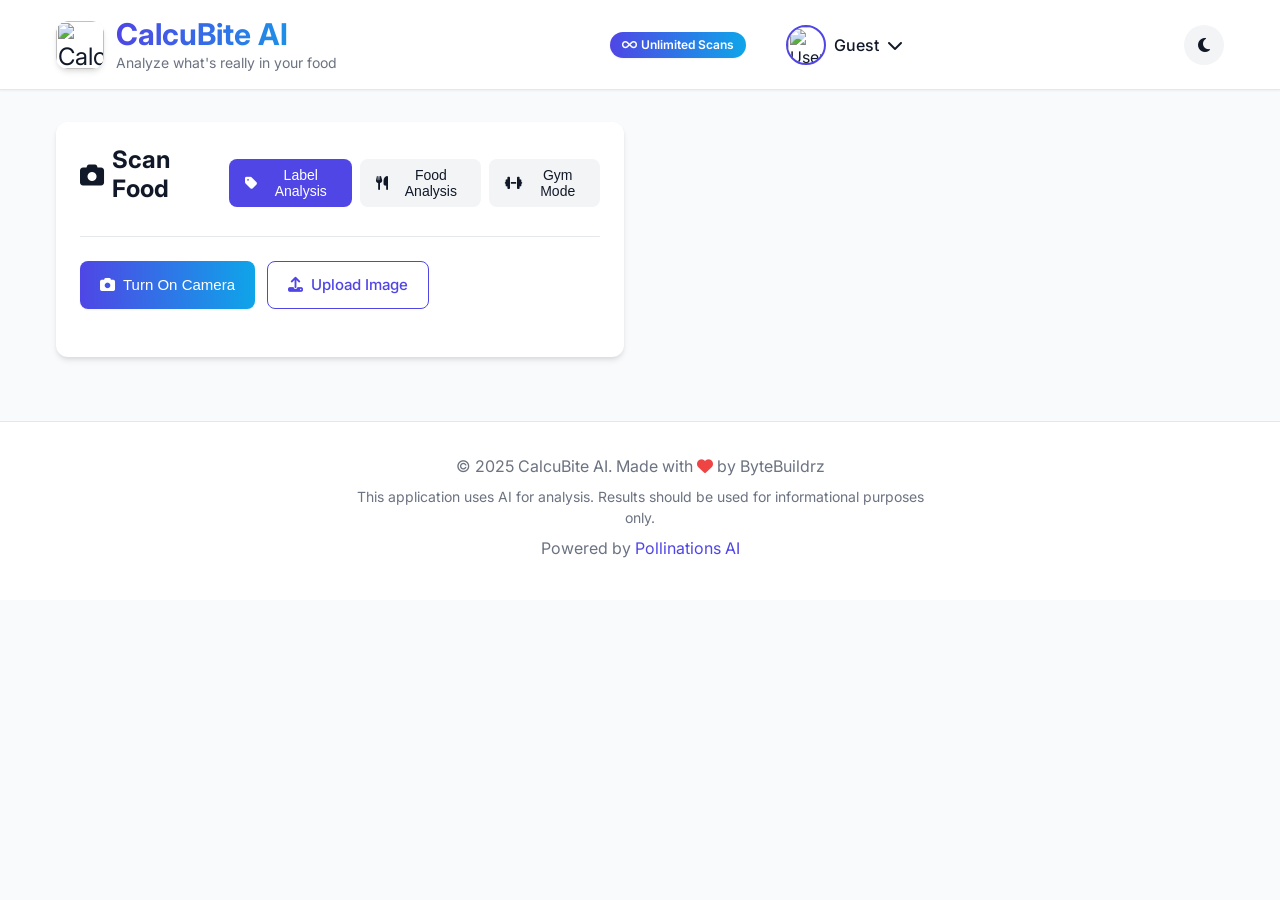
==== index.html @ af22151e "feat: remove all ads and unlock unlimited scans - Remove Google AdSense script, ad containers, ad mo" ====
<html lang="en">
<head>
    <meta charset="UTF-8">
    <meta name="viewport" content="width=device-width, initial-scale=1.0">
    <title>CalcuBite AI | Food Analysis Assistant</title>
    <meta name="description" content="CalcuBite AI analyzes food labels and ingredients to provide nutritional insights and healthier alternatives.">
    <meta name="keywords" content="food analysis, nutrition, AI, food scanner, ingredient analysis, health, diet">
    <meta property="og:title" content="CalcuBite AI | Food Analysis Assistant">
    <meta property="og:description" content="Analyze what's really in your food with our advanced AI assistant.">
    <meta property="og:type" content="website">
    <meta property="og:url" content="https://calcubite.ai">
    <meta property="og:image" content="/logo.png">
    <meta name="twitter:card" content="summary_large_image">
    <meta name="twitter:title" content="CalcuBite AI | Food Analysis Assistant">
    <meta name="twitter:description" content="Analyze what's really in your food with our advanced AI assistant.">
    <meta name="twitter:image" content="/logo.png">
    <link rel="icon" type="image/x-icon" href="/favicon.ico">
    <link rel="manifest" href="/manifest.json">
    <meta name="theme-color" content="#4f46e5">
    <meta name="apple-mobile-web-app-capable" content="yes">
    <meta name="apple-mobile-web-app-status-bar-style" content="black-translucent">
    <meta name="apple-mobile-web-app-title" content="CalcuBite">
    <link rel="apple-touch-icon" href="/6233209994745069536_120.jpg">
    <link href="https://cdnjs.cloudflare.com/ajax/libs/font-awesome/6.4.0/css/all.min.css" rel="stylesheet">
    <link href="https://fonts.googleapis.com/css2?family=Inter:wght@300;400;500;600;700&display=swap" rel="stylesheet">
    <link rel="stylesheet" href="style.css">
    <script src="https://js.puter.com/v2/"></script>
</head>
<body>
    <!-- Landing Page (for unauthenticated users) -->
        <div class="page-wrapper" id="app-container">
        <!-- Header -->
        <header class="site-header">
            <div class="container">
                <div class="logo-container">
                    <div class="logo">
                        <img src="/6233209994745069536_120.jpg" alt="CalcuBite Logo" width="40" height="40">
                    </div>
                    <div class="brand">
                        <h1>CalcuBite AI</h1>
                        <p class="tagline">Analyze what's really in your food</p>
                    </div>
                </div>
                <div class="user-menu">
                    <div class="feature-badge" id="free-badge">
                        <i class="fas fa-infinity"></i> <span>Unlimited Scans</span>
                    </div>
                    <div class="user-profile" id="user-profile">
                        <img src="https://ui-avatars.com/api/?name=User&background=random" alt="User" id="user-avatar">
                        <span id="user-name">User</span>
                        <i class="fas fa-chevron-down"></i>
                        <div class="user-dropdown">
                            <a href="#" id="profile-link"><i class="fas fa-user"></i> Profile</a>
                            <a href="#" id="dashboard-link"><i class="fas fa-tachometer-alt"></i> Dashboard</a>
                        </div>
                    </div>
                </div>
                <button id="theme-toggle" class="theme-toggle" aria-label="Toggle dark mode">
                    <i class="fas fa-moon"></i>
                </button>
            </div>
        </header>
        
        <!-- Main Content -->
        <main class="main-content">
            <div class="container">
                
                
                <div class="content-grid">
                    <!-- Input Panel -->
                    <section class="input-panel">
                        <div class="panel-content">
                            <div class="panel-header">
                                <h2><i class="fas fa-camera"></i> Scan Food</h2>
                                <div class="analysis-mode-toggle">
                                    <button id="labelMode" class="mode-button active">
                                        <i class="fas fa-tag"></i> Label Analysis
                                    </button>
                                    <button id="foodMode" class="mode-button">
                                        <i class="fas fa-utensils"></i> Food Analysis
                                    </button>
                                    <button id="gymMode" class="mode-button">
                                        <i class="fas fa-dumbbell"></i> Gym Mode
                                    </button>
                                </div>
                            </div>

                            <div class="input-actions">
                                <button id="toggleCamera" class="primary-button">
                                    <i class="fas fa-camera"></i>
                                    <span>Turn On Camera</span>
                                </button>
                                
                                <label for="fileInput" class="secondary-button">
                                    <i class="fas fa-upload"></i>
                                    <span>Upload Image</span>
                                </label>
                                <input type="file" id="fileInput" accept="image/*" hidden>
                            </div>
                            
                            <div class="camera-container">
                                <div class="flash-option" data-tooltip="Toggle flash">
                                    <i class="fas fa-bolt"></i>
                                </div>
                                <video id="video" autoplay playsinline></video>
                                <canvas id="canvas"></canvas>
                                
                                <div id="cameraPermission" class="camera-permission">
                                    <i class="fas fa-camera"></i>
                                    <p>Please allow camera access to use this feature.</p>
                                    <button id="requestPermission" class="primary-button">
                                        <i class="fas fa-video"></i> Enable Camera
                                    </button>
                                </div>
                                
                                <div class="camera-controls">
                                    <button id="capture" class="action-button">
                                        <i class="fas fa-camera"></i> Take Photo
                                    </button>
                                    <button id="retake" class="action-button">
                                        <i class="fas fa-redo"></i> Retake
                                    </button>
                                </div>
                            </div>
                            
                            <div class="alert error" id="error"></div>
                            
                            <div class="loading" id="loading">
                                <div class="spinner"></div>
                                <p>Analyzing with advanced AI...</p>
                            </div>
                        </div>
                    </section>

                    <!-- Results Panel -->
                    <section class="results-panel" id="results">
                        <div class="panel-content">
                            <div class="panel-header">
                                <h2><i class="fas fa-chart-line"></i> Analysis Results</h2>
                            </div>
                            
                            <div class="tabs">
                                <button class="tab-button active" data-tab="overview">
                                    <i class="fas fa-home"></i> Overview
                                </button>
                                <button class="tab-button" data-tab="ingredients">
                                    <i class="fas fa-list"></i> Ingredients
                                </button>
                                <button class="tab-button" data-tab="insights">
                                    <i class="fas fa-lightbulb"></i> Insights
                                </button>
                                <button class="tab-button" data-tab="alternatives">
                                    <i class="fas fa-exchange-alt"></i> Alternatives
                                </button>
                                <button class="tab-button" data-tab="chat">
                                    <i class="fas fa-comment-dots"></i> AI Chat
                                </button>
                            </div>
                            
                            <!-- Overview Tab -->
                            <div class="tab-content active" id="overview-tab">
                                <div class="results-section" id="healthScore">
                                    <!-- Health score will be inserted here -->
                                </div>
                                
                                <div class="results-section">
                                    <h3><i class="fas fa-chart-pie"></i> Nutrition Breakdown</h3>
                                    <div id="nutritionBreakdown" class="nutrition-breakdown">
                                        <!-- Nutrition data will be inserted here -->
                                    </div>
                                </div>
                                
                                <div class="results-section">
                                    <h3><i class="fas fa-chart-radar"></i> Nutritional Profile</h3>
                                    <div class="chart-container">
                                        <canvas id="nutritionChart"></canvas>
                                    </div>
                                </div>
                                
                                <div class="results-section" id="macronutrient-section">
                                    <h3><i class="fas fa-chart-pie"></i> Macronutrient Ratio</h3>
                                    <div class="chart-container">
                                        <canvas id="macronutrientChart"></canvas>
                                    </div>
                                </div>
                            </div>
                            
                            <!-- Ingredients Tab -->
                            <div class="tab-content" id="ingredients-tab">
                                <div class="results-section">
                                    <h3><i class="fas fa-flask"></i> Ingredients Analysis</h3>
                                    <div id="ingredients">
                                        <!-- Ingredients data will be inserted here -->
                                    </div>
                                </div>
                            </div>
                            
                            <!-- Insights Tab -->
                            <div class="tab-content" id="insights-tab">
                                <div class="results-section">
                                    <h3><i class="fas fa-brain"></i> Health Insights</h3>
                                    <div id="insights">
                                        <!-- Insights will be inserted here -->
                                    </div>
                                </div>
                                
                                <div class="results-section">
                                    <h3><i class="fas fa-heartbeat"></i> Health Implications</h3>
                                    <div id="implications" class="implications-grid">
                                        <!-- Health implications will be inserted here -->
                                    </div>
                                </div>
                            </div>
                            
                            <!-- Alternatives Tab -->
                            <div class="tab-content" id="alternatives-tab">
                                <div class="results-section">
                                    <h3><i class="fas fa-leaf"></i> Healthier Alternatives</h3>
                                    <div id="alternatives" class="alternatives-grid">
                                        <!-- Alternatives will be inserted here -->
                                    </div>
                                </div>
                            </div>
                            
                            <!-- AI Chat Tab -->
                            <div class="tab-content" id="chat-tab">
                                <div id="ai-assistant-container" class="ai-assistant">
                                    <div class="assistant-header">
                                        <h3><i class="fas fa-robot"></i> Ask CalcuBite AI</h3>
                                        <span class="status-badge">Pro Feature</span>
                                    </div>
                                    
                                    <div id="ai-chat-container" class="chat-messages">
                                        <div class="chat-message ai-message">
                                            <div class="chat-avatar">
                                                <i class="fas fa-robot"></i>
                                            </div>
                                            <div class="chat-bubble">
                                                <p>Hello! I'm your CalcuBite AI assistant. How can I help you with nutrition insights today?</p>
                                            </div>
                                        </div>
                                    </div>
                                    
                                    <div class="chat-input-container">
                                        <input type="text" id="ai-question-input" placeholder="Ask about ingredients, nutrition, or health impacts...">
                                        <button id="ai-submit-button">
                                            <i class="fas fa-paper-plane"></i>
                                        </button>
                                    </div>
                                </div>
                            </div>
                        </div>
                    </section>
                </div>
            </div>
        </main>

        <!-- Footer -->
        <footer class="site-footer">
            <div class="container">
                <p>&copy; 2025 CalcuBite AI. Made with <i class="fas fa-heart"></i> by ByteBuildrz</p>
                <p class="disclaimer">This application uses AI for analysis. Results should be used for informational purposes only.</p>
                <p>Powered by <a href="https://pollinations.ai" target="_blank">Pollinations AI</a></p>
            </div>
        </footer>
    </div>
    
    <!-- Profile Modal -->
    <div id="profile-modal" class="modal">
        <div class="modal-content">
            <div class="modal-header">
                <h2><i class="fas fa-user"></i> User Profile</h2>
                <span class="close-modal">&times;</span>
            </div>
            <div class="modal-body">
                <div class="profile-content">
                    <div class="profile-avatar">
                        <img id="profile-avatar-img" src="https://ui-avatars.com/api/?name=User&background=random" alt="User">
                        <button id="change-avatar" class="avatar-change">
                            <i class="fas fa-camera"></i>
                        </button>
                    </div>
                    <form id="profile-form">
                        <div class="form-group">
                            <label for="profile-name">Full Name</label>
                            <input type="text" id="profile-name" placeholder="Your name">
                        </div>
                        <div class="form-group">
                            <label for="profile-email">Email</label>
                            <input type="email" id="profile-email" placeholder="Your email" disabled>
                        </div>
                        <div class="form-group">
                            <label for="profile-plan">Current Plan</label>
                            <input type="text" id="profile-plan" disabled>
                        </div>
                        <div class="form-group">
                            <label for="profile-password">Change Password</label>
                            <input type="password" id="profile-password" placeholder="New password">
                        </div>
                        <button type="submit" class="primary-button">Update Profile</button>
                    </form>
                    
                </div>
            </div>
        </div>
    </div>


    

    <script src="https://cdn.jsdelivr.net/npm/chart.js"></script>
    <script src="auth.js"></script>
    <script src="script.js"></script>
</body>
</html>
---- style.css ----
/* Base Variables */
:root {
  /* Colors */
  --primary: #4f46e5;
  --primary-light: #6366f1;
  --primary-dark: #4338ca;
  --secondary: #0ea5e9;
  --success: #10b981; 
  --warning: #f59e0b;
  --danger: #ef4444;
  
  /* Base Colors */
  --bg-primary: #f9fafb;
  --bg-secondary: #ffffff;
  --bg-tertiary: #f3f4f6;
  
  /* Text Colors */
  --text-primary: #111827;
  --text-secondary: #374151;
  --text-tertiary: #6b7280;
  --text-light: #f9fafb;
  
  /* Border and Shadow */
  --border-color: #e5e7eb;
  --shadow-sm: 0 1px 2px 0 rgba(0, 0, 0, 0.05);
  --shadow-md: 0 4px 6px -1px rgba(0, 0, 0, 0.1), 0 2px 4px -1px rgba(0, 0, 0, 0.06);
  --shadow-lg: 0 10px 15px -3px rgba(0, 0, 0, 0.1), 0 4px 6px -2px rgba(0, 0, 0, 0.05);
  
  /* Spacing and Size */
  --radius-sm: 0.375rem;
  --radius-md: 0.5rem;
  --radius-lg: 0.75rem;
  --radius-xl: 1rem;
  --radius-full: 9999px;
  
  /* Animation */
  --transition-fast: 150ms ease;
  --transition-normal: 250ms ease;
  --transition-slow: 350ms ease;
  
  /* Layout */
  --container-width: 1200px;
  --header-height: 70px;
  --content-padding: 1.5rem;
}

/* Dark Theme Variables */
.dark-theme {
  --primary: #818cf8;
  --primary-light: #a5b4fc;
  --primary-dark: #6366f1;
  
  --bg-primary: #111827;
  --bg-secondary: #1f2937;
  --bg-tertiary: #374151;
  
  --text-primary: #f9fafb;
  --text-secondary: #e5e7eb;
  --text-tertiary: #d1d5db;
  
  --border-color: #374151;
  --shadow-sm: 0 1px 2px 0 rgba(0, 0, 0, 0.2);
  --shadow-md: 0 4px 6px -1px rgba(0, 0, 0, 0.3), 0 2px 4px -1px rgba(0, 0, 0, 0.15);
  --shadow-lg: 0 10px 15px -3px rgba(0, 0, 0, 0.3), 0 4px 6px -2px rgba(0, 0, 0, 0.15);
}

/* Reset and Base Styles */
*,
*::before,
*::after {
  box-sizing: border-box;
  margin: 0;
  padding: 0;
}

html {
  font-size: 16px;
  scroll-behavior: smooth;
}

body {
  font-family: 'Inter', system-ui, -apple-system, sans-serif;
  background-color: var(--bg-primary);
  color: var(--text-primary);
  line-height: 1.5;
  font-weight: 400;
  min-height: 100vh;
  transition: background-color var(--transition-normal), color var(--transition-normal);
}

.page-wrapper {
  min-height: 100vh;
  display: flex;
  flex-direction: column;
}

/* Container */
.container {
  width: 100%;
  max-width: var(--container-width);
  margin: 0 auto;
  padding: 0 1rem;
}

/* Headers and Typography */
h1, h2, h3, h4, h5, h6 {
  font-weight: 700;
  line-height: 1.2;
  margin-bottom: 0.5rem;
}

h1 {
  font-size: 1.875rem;
  background: linear-gradient(90deg, var(--primary), var(--secondary));
  -webkit-background-clip: text;
  background-clip: text;
  color: transparent;
}

h2 {
  font-size: 1.5rem;
  margin-bottom: 1rem;
  display: flex;
  align-items: center;
  gap: 0.5rem;
}

h3 {
  font-size: 1.25rem;
  display: flex;
  align-items: center;
  gap: 0.5rem;
  margin-bottom: 1rem;
}

p {
  margin-bottom: 1rem;
}

a {
  color: var(--primary);
  text-decoration: none;
  transition: color var(--transition-fast);
}

a:hover {
  color: var(--primary-dark);
}

/* Header Styles */
.site-header {
  background-color: var(--bg-secondary);
  box-shadow: var(--shadow-sm);
  padding: 1rem 0;
  position: sticky;
  top: 0;
  z-index: 100;
  border-bottom: 1px solid var(--border-color);
  transition: background-color var(--transition-normal);
}

.site-header .container {
  display: flex;
  align-items: center;
  justify-content: space-between;
}

.logo-container {
  display: flex;
  align-items: center;
  gap: 0.75rem;
}

.logo {
  width: 3rem;
  height: 3rem;
  border-radius: 12px;
  display: flex;
  align-items: center;
  justify-content: center;
  font-size: 1.5rem;
  box-shadow: var(--shadow-md);
  animation: float 3s infinite ease-in-out;
  overflow: hidden;
}

.logo img {
  width: 100%;
  height: 100%;
  object-fit: cover;
  border-radius: 12px;
}

@keyframes float {
  0%, 100% { transform: translateY(0); }
  50% { transform: translateY(-5px); }
}

.brand {
  display: flex;
  flex-direction: column;
}

.brand h1 {
  margin-bottom: 0;
  font-size: clamp(1.5rem, 5vw, 1.875rem);
}

.tagline {
  font-size: 0.875rem;
  color: var(--text-tertiary);
  margin: 0;
}

.feature-badge {
  display: flex;
  align-items: center;
  gap: 0.25rem;
  background: linear-gradient(90deg, var(--primary), var(--secondary));
  color: white;
  padding: 0.25rem 0.75rem;
  border-radius: var(--radius-full);
  font-size: 0.75rem;
  font-weight: 600;
  box-shadow: var(--shadow-sm);
  margin-left: auto;
  margin-right: 1rem;
}

.theme-toggle {
  width: 2.5rem;
  height: 2.5rem;
  border-radius: var(--radius-full);
  background-color: var(--bg-tertiary);
  color: var(--text-primary);
  border: none;
  display: flex;
  align-items: center;
  justify-content: center;
  cursor: pointer;
  transition: all var(--transition-fast);
  font-size: 1rem;
}

.theme-toggle:hover {
  background-color: var(--primary-light);
  color: white;
}

/* Main Content Styles */
.main-content {
  flex: 1;
  padding: 2rem 0;
}

.content-grid {
  display: grid;
  grid-template-columns: 1fr;
  gap: 2rem;
}

@media (min-width: 1024px) {
  .content-grid {
    grid-template-columns: 1fr 1fr;
  }
}

/* Panel Styles */
.input-panel,
.results-panel {
  border-radius: var(--radius-lg);
  overflow: hidden;
  background-color: var(--bg-secondary);
  box-shadow: var(--shadow-md);
  transition: transform var(--transition-normal), box-shadow var(--transition-normal);
  height: fit-content;
}

.input-panel:hover,
.results-panel:hover {
  transform: translateY(-5px);
  box-shadow: var(--shadow-lg);
}

.panel-content {
  padding: 1.5rem;
}

.panel-header {
  margin-bottom: 1.5rem;
  padding-bottom: 1rem;
  border-bottom: 1px solid var(--border-color);
  display: flex;
  flex-direction: column;
  gap: 1rem;
}

@media (min-width: 640px) {
  .panel-header {
    flex-direction: row;
    align-items: center;
    justify-content: space-between;
  }
}

/* Mode Toggle */
.analysis-mode-toggle {
  display: flex;
  gap: 0.5rem;
}

.mode-button {
  background-color: var(--bg-tertiary);
  color: var(--text-primary);
  border: none;
  padding: 0.5rem 1rem;
  border-radius: var(--radius-md);
  font-size: 0.875rem;
  font-weight: 500;
  cursor: pointer;
  transition: all var(--transition-fast);
  display: flex;
  align-items: center;
  gap: 0.5rem;
}

.mode-button.active {
  background-color: var(--primary);
  color: white;
}

.mode-button:hover:not(.active) {
  background-color: var(--border-color);
}

/* Input Actions */
.input-actions {
  display: flex;
  flex-direction: column;
  gap: 0.75rem;
  margin-bottom: 1.5rem;
}

@media (min-width: 640px) {
  .input-actions {
    flex-direction: row;
  }
}

.primary-button,
.secondary-button,
.action-button {
  display: flex;
  align-items: center;
  justify-content: center;
  gap: 0.5rem;
  padding: 0.75rem 1.25rem;
  border-radius: var(--radius-md);
  font-weight: 500;
  cursor: pointer;
  transition: all var(--transition-fast);
  font-size: 0.9375rem;
  border: none;
}

.primary-button {
  background: linear-gradient(90deg, var(--primary), var(--secondary));
  color: white;
  box-shadow: var(--shadow-sm);
}

.primary-button:hover {
  box-shadow: var(--shadow-md);
  transform: translateY(-2px);
}

.secondary-button {
  background-color: transparent;
  color: var(--primary);
  border: 1px solid var(--primary);
}

.secondary-button:hover {
  background-color: var(--primary);
  color: white;
  transform: translateY(-2px);
}

.action-button {
  background-color: var(--bg-tertiary);
  color: var(--text-primary);
}

.action-button:hover {
  background-color: var(--border-color);
}

/* Camera Container */
.camera-container {
  display: none;
  position: relative;
  border-radius: var(--radius-md);
  overflow: hidden;
  box-shadow: var(--shadow-sm);
  margin-bottom: 1.5rem;
}

#video,
#canvas {
  width: 100%;
  border-radius: var(--radius-md);
  background-color: var(--bg-tertiary);
}

#canvas {
  display: none;
}

.flash-option {
  position: absolute;
  top: 0.75rem;
  right: 0.75rem;
  width: 2.5rem;
  height: 2.5rem;
  background-color: rgba(255, 255, 255, 0.8);
  border-radius: var(--radius-full);
  display: flex;
  align-items: center;
  justify-content: center;
  cursor: pointer;
  z-index: 10;
  transition: all var(--transition-fast);
}

.flash-option:hover {
  background-color: rgba(255, 255, 255, 1);
  transform: scale(1.1);
}

.camera-permission {
  text-align: center;
  padding: 2rem 1rem;
  background-color: var(--bg-tertiary);
  border-radius: var(--radius-md);
  display: none;
}

.camera-permission i {
  font-size: 2rem;
  color: var(--primary);
  margin-bottom: 1rem;
}

.camera-controls {
  display: flex;
  justify-content: center;
  gap: 1rem;
  margin-top: 1rem;
}

/* Alerts and Loading States */
.alert {
  padding: 1rem;
  border-radius: var(--radius-md);
  margin-bottom: 1.5rem;
  display: none;
}

.error {
  background-color: rgba(239, 68, 68, 0.1);
  color: var(--danger);
  border-left: 4px solid var(--danger);
}

.loading {
  display: none;
  text-align: center;
  padding: 2rem 1rem;
  background-color: var(--bg-tertiary);
  border-radius: var(--radius-md);
  margin-bottom: 1.5rem;
}

.spinner {
  width: 3rem;
  height: 3rem;
  border: 0.25rem solid rgba(0, 0, 0, 0.1);
  border-top-color: var(--primary);
  border-radius: 50%;
  animation: spin 1s linear infinite;
  margin: 0 auto 1rem;
}

@keyframes spin {
  to { transform: rotate(360deg); }
}

/* Results Panel Styles */
.results-panel {
  display: none;
}

.tabs {
  display: flex;
  flex-wrap: wrap;
  gap: 0.5rem;
  margin-bottom: 1.5rem;
  border-bottom: 1px solid var(--border-color);
  padding-bottom: 1rem;
}

.tab-button {
  background-color: var(--bg-tertiary);
  color: var(--text-primary);
  border: none;
  padding: 0.5rem 1rem;
  border-radius: var(--radius-md);
  font-size: 0.875rem;
  font-weight: 500;
  cursor: pointer;
  transition: all var(--transition-fast);
  display: flex;
  align-items: center;
  gap: 0.5rem;
}

.tab-button.active {
  background-color: var(--primary);
  color: white;
}

.tab-button:hover:not(.active) {
  background-color: var(--border-color);
}

.tab-content {
  display: none;
}

.tab-content.active {
  display: block;
  animation: fadeIn 0.3s ease-in-out;
}

@keyframes fadeIn {
  from { opacity: 0; }
  to { opacity: 1; }
}

/* Results Sections */
.results-section {
  background-color: var(--bg-tertiary);
  border-radius: var(--radius-md);
  padding: 1.5rem;
  margin-bottom: 1.5rem;
  transition: transform var(--transition-normal), box-shadow var(--transition-normal);
}

.results-section:hover {
  transform: translateX(5px);
  box-shadow: var(--shadow-sm);
}

.results-section:last-child {
  margin-bottom: 0;
}

/* Health Score */
.health-score-container {
  display: flex;
  flex-direction: column;
  align-items: center;
  gap: 1.5rem;
  margin-bottom: 1rem;
}

@media (min-width: 640px) {
  .health-score-container {
    flex-direction: row;
  }
}

.rating-circle {
  width: 120px;
  height: 120px;
  display: flex;
  align-items: center;
  justify-content: center;
  border-radius: 50%;
  position: relative;
  background: conic-gradient(
    var(--primary) 0%, 
    var(--primary) calc(var(--rating) * 10%), 
    var(--bg-tertiary) calc(var(--rating) * 10%), 
    var(--bg-tertiary) 100%
  );
  box-shadow: var(--shadow-md);
}

.rating-circle::after {
  content: "";
  position: absolute;
  top: 10px;
  left: 10px;
  right: 10px;
  bottom: 10px;
  background-color: var(--bg-secondary);
  border-radius: 50%;
}

.rating-circle span {
  position: relative;
  z-index: 1;
  font-size: 2.5rem;
  font-weight: 700;
}

.rating-explanation {
  background-color: var(--bg-secondary);
  padding: 1rem;
  border-radius: var(--radius-md);
  border-left: 4px solid var(--primary);
  flex: 1;
}

/* Nutrition Breakdown */
.nutrition-breakdown {
  display: grid;
  grid-template-columns: repeat(2, 1fr);
  gap: 1rem;
}

@media (min-width: 768px) {
  .nutrition-breakdown {
    grid-template-columns: repeat(4, 1fr);
  }
}

.nutrition-item {
  background-color: var(--bg-secondary);
  padding: 1rem;
  border-radius: var(--radius-md);
  text-align: center;
  box-shadow: var(--shadow-sm);
  transition: transform var(--transition-fast);
}

.nutrition-item:hover {
  transform: translateY(-3px);
}

.nutrition-value {
  font-size: 1.25rem;
  font-weight: 600;
  color: var(--primary);
  margin: 0.5rem 0;
}

.nutrition-tags {
  display: flex;
  flex-wrap: wrap;
  gap: 0.5rem;
  justify-content: center;
}

.nutrition-tag {
  background-color: rgba(79, 70, 229, 0.1);
  color: var(--primary);
  padding: 0.25rem 0.5rem;
  border-radius: var(--radius-full);
  font-size: 0.75rem;
  font-weight: 500;
}

/* Chart Container */
.chart-container {
  height: 250px;
  position: relative;
}

/* Ingredients Analysis */
.ingredient-card {
  background-color: var(--bg-secondary);
  border-radius: var(--radius-md);
  padding: 1rem;
  margin-bottom: 1rem;
  box-shadow: var(--shadow-sm);
  transition: transform var(--transition-fast);
}

.ingredient-card:hover {
  transform: translateY(-3px);
  box-shadow: var(--shadow-md);
}

.high-risk {
  border-left: 4px solid var(--danger);
}

.medium-risk {
  border-left: 4px solid var(--warning);
}

.low-risk {
  border-left: 4px solid var(--primary);
}

.ingredient-header {
  display: flex;
  align-items: center;
  gap: 0.75rem;
  margin-bottom: 0.75rem;
}

.ingredient-header h4 {
  font-size: 1.125rem;
  margin: 0;
}

.status-badge {
  background-color: rgba(79, 70, 229, 0.1);
  color: var(--primary);
  padding: 0.25rem 0.5rem;
  border-radius: var(--radius-full);
  font-size: 0.75rem;
  font-weight: 500;
}

.badge-warning {
  background-color: rgba(245, 158, 11, 0.1);
  color: var(--warning);
}

.badge-danger {
  background-color: rgba(239, 68, 68, 0.1);
  color: var(--danger);
}

.badge-success {
  background-color: rgba(16, 185, 129, 0.1);
  color: var(--success);
}

.ingredient-details {
  font-size: 0.9375rem;
}

.safe-ingredients {
  background-color: rgba(16, 185, 129, 0.1);
  border-left: 4px solid var(--success);
  padding: 1rem;
  margin-top: 1rem;
  border-radius: var(--radius-md);
}

.beneficial-ingredients {
  background-color: rgba(16, 185, 129, 0.05);
  padding: 1rem;
  margin-top: 1rem;
  border-radius: var(--radius-md);
}

/* Health Insights */
.insight-card {
  background-color: var(--bg-secondary);
  border-radius: var(--radius-md);
  padding: 1.25rem;
  margin-bottom: 1rem;
  box-shadow: var(--shadow-sm);
  border-left: 4px solid var(--primary);
  transition: transform var(--transition-fast);
}

.insight-card:hover {
  transform: translateX(5px);
  box-shadow: var(--shadow-md);
}

.recommendation {
  margin-top: 1rem;
  padding: 0.75rem;
  background-color: rgba(16, 185, 129, 0.1);
  border-radius: var(--radius-md);
  border-left: 4px solid var(--success);
  display: flex;
  align-items: center;
  gap: 0.75rem;
}

/* Implications Grid */
.implications-grid {
  display: grid;
  grid-template-columns: 1fr;
  gap: 1rem;
}

@media (min-width: 640px) {
  .implications-grid {
    grid-template-columns: 1fr 1fr;
  }
}

.implication-box {
  background-color: var(--bg-secondary);
  padding: 1.25rem;
  border-radius: var(--radius-md);
  box-shadow: var(--shadow-sm);
  transition: transform var(--transition-fast);
}

.implication-box:hover {
  transform: translateY(-3px);
  box-shadow: var(--shadow-md);
}

.implication-list {
  list-style: none;
  padding: 0;
}

.implication-list li {
  display: flex;
  align-items: flex-start;
  gap: 0.75rem;
  margin-bottom: 0.75rem;
  padding-bottom: 0.75rem;
  border-bottom: 1px solid var(--border-color);
}

.implication-list li:last-child {
  margin-bottom: 0;
  padding-bottom: 0;
  border-bottom: none;
}

/* Alternatives Grid */
.alternatives-grid {
  display: grid;
  grid-template-columns: 1fr;
  gap: 1rem;
}

@media (min-width: 640px) {
  .alternatives-grid {
    grid-template-columns: repeat(2, 1fr);
  }
}

.alternative-item {
  background-color: var(--bg-secondary);
  padding: 1rem;
  border-radius: var(--radius-md);
  display: flex;
  align-items: center;
  gap: 0.75rem;
  box-shadow: var(--shadow-sm);
  transition: transform var(--transition-fast);
}

.alternative-item:hover {
  transform: translateY(-3px);
  box-shadow: var(--shadow-md);
}

/* Progress Bar */
.progress-bar {
  height: 8px;
  background-color: var(--bg-tertiary);
  border-radius: var(--radius-full);
  overflow: hidden;
  margin-top: 0.5rem;
}

.progress {
  height: 100%;
  border-radius: var(--radius-full);
}

/* AI Assistant */
.ai-assistant {
  display: none;
}

.assistant-header {
  display: flex;
  align-items: center;
  justify-content: space-between;
  margin-bottom: 1rem;
  padding-bottom: 0.5rem;
  border-bottom: 1px solid var(--border-color);
}

.chat-messages {
  background-color: var(--bg-tertiary);
  border-radius: var(--radius-md);
  padding: 1rem;
  margin-bottom: 1rem;
  height: 300px;
  overflow-y: auto;
}

.chat-message {
  display: flex;
  margin-bottom: 1rem;
  animation: fadeIn 0.3s ease;
}

.user-message {
  flex-direction: row-reverse;
}

.chat-avatar {
  width: 2.5rem;
  height: 2.5rem;
  border-radius: var(--radius-full);
  background-color: var(--primary);
  color: white;
  display: flex;
  align-items: center;
  justify-content: center;
  font-size: 1.125rem;
  flex-shrink: 0;
}

.user-message .chat-avatar {
  background-color: var(--secondary);
}

.chat-bubble {
  max-width: 80%;
  padding: 0.75rem 1rem;
  border-radius: var(--radius-md);
  background-color: var(--bg-secondary);
  margin: 0 0.75rem;
  box-shadow: var(--shadow-sm);
}

.user-message .chat-bubble {
  background-color: rgba(79, 70, 229, 0.1);
  border-bottom-right-radius: 0;
}

.ai-message .chat-bubble {
  background-color: var(--bg-secondary);
  border-bottom-left-radius: 0;
}

.error-bubble {
  background-color: rgba(239, 68, 68, 0.1) !important;
  border-left: 3px solid var(--danger);
}

.chat-input-container {
  display: flex;
  gap: 0.5rem;
}

#ai-question-input {
  flex: 1;
  padding: 0.75rem 1rem;
  border-radius: var(--radius-md);
  border: 1px solid var(--border-color);
  background-color: var(--bg-tertiary);
  color: var(--text-primary);
}

#ai-submit-button {
  width: 3rem;
  height: 3rem;
  border-radius: var(--radius-full);
  background-color: var(--primary);
  color: white;
  border: none;
  display: flex;
  align-items: center;
  justify-content: center;
  cursor: pointer;
  transition: all var(--transition-fast);
}

#ai-submit-button:hover {
  background-color: var(--primary-dark);
  transform: scale(1.05);
}

.chat-loading {
  display: flex;
  gap: 0.3rem;
  align-items: center;
  justify-content: center;
}

.chat-loading-dot {
  width: 8px;
  height: 8px;
  border-radius: 50%;
  background-color: var(--primary);
  animation: bounce 1s infinite ease-in-out;
}

.chat-loading-dot:nth-child(1) { animation-delay: 0s; }
.chat-loading-dot:nth-child(2) { animation-delay: 0.1s; }
.chat-loading-dot:nth-child(3) { animation-delay: 0.2s; }

@keyframes bounce {
  0%, 100% { transform: translateY(0); }
  50% { transform: translateY(-8px); }
}

/* Footer Styles */
.site-footer {
  background-color: var(--bg-secondary);
  border-top: 1px solid var(--border-color);
  padding: 2rem 0;
  text-align: center;
  margin-top: 2rem;
}

.site-footer p {
  color: var(--text-tertiary);
  margin-bottom: 0.5rem;
}

.site-footer a {
  color: var(--primary);
  text-decoration: none;
  transition: color var(--transition-fast);
}

.site-footer a:hover {
  color: var(--primary-dark);
  text-decoration: underline;
}

.site-footer .fas.fa-heart {
  color: var(--danger);
}

.disclaimer {
  font-size: 0.875rem;
  max-width: 600px;
  margin: 0 auto;
}

/* Responsive adjustments */
@media (max-width: 640px) {
  .container {
    padding: 0 0.75rem;
  }
  
  .panel-content {
    padding: 1.25rem;
  }
  
  .feature-badge {
    display: none;
  }
  
  .tabs {
    justify-content: center;
  }
  
  h1 {
    font-size: 1.5rem;
  }
  
  h2 {
    font-size: 1.25rem;
  }
  
  h3 {
    font-size: 1.125rem;
  }
  
  .mode-button,
  .tab-button {
    padding: 0.4rem 0.75rem;
    font-size: 0.8125rem;
  }
  
  .rating-circle {
    width: 100px;
    height: 100px;
  }
  
  .rating-circle span {
    font-size: 2rem;
  }
}

/* Utility Classes */
.hidden {
  display: none;
}

.text-center {
  text-align: center;
}

.flex-center {
  display: flex;
  align-items: center;
  justify-content: center;
}

.food-identification {
  background-color: var(--bg-secondary);
  padding: 1rem;
  border-radius: var(--radius-md);
  margin-bottom: 1rem;
  border-left: 4px solid var(--primary);
}

.dietary-considerations {
  background-color: var(--bg-secondary);
  padding: 1rem;
  border-radius: var(--radius-md);
  margin-top: 1rem;
  border-left: 4px solid var(--primary);
}

.workout-suitability {
  background-color: var(--bg-secondary);
  padding: 1rem;
  border-radius: var(--radius-md);
  margin: 1rem 0;
  border-left: 4px solid var(--primary);
}

.suitability-grid {
  display: grid;
  grid-template-columns: 1fr;
  gap: 1rem;
  margin-top: 1rem;
}

@media (min-width: 768px) {
  .suitability-grid {
    grid-template-columns: 1fr 1fr;
  }
}

.suitability-card {
  background-color: var(--bg-tertiary);
  padding: 1rem;
  border-radius: var(--radius-md);
  box-shadow: var(--shadow-sm);
  transition: transform var(--transition-fast);
}

.suitability-card:hover {
  transform: translateY(-3px);
  box-shadow: var(--shadow-md);
}

.suitability-header {
  display: flex;
  justify-content: space-between;
  align-items: center;
  margin-bottom: 0.75rem;
  padding-bottom: 0.5rem;
  border-bottom: 1px solid var(--border-color);
}

.suitability-header h5 {
  margin: 0;
  font-size: 1.1rem;
  color: var(--primary);
}

.fitness-score {
  background-color: var(--primary);
  color: white;
  padding: 0.25rem 0.5rem;
  border-radius: var(--radius-full);
  font-size: 0.875rem;
  font-weight: 600;
}

.suitability-lists {
  display: grid;
  grid-template-columns: 1fr;
  gap: 0.75rem;
  margin-top: 0.75rem;
}

@media (min-width: 640px) {
  .suitability-lists {
    grid-template-columns: 1fr 1fr;
  }
}

.benefits-list h6, .concerns-list h6 {
  font-size: 0.9rem;
  margin-bottom: 0.5rem;
  display: flex;
  align-items: center;
  gap: 0.5rem;
}

.benefits-list ul, .concerns-list ul {
  list-style: none;
  padding: 0;
  margin: 0 0 1.5rem;
}

.benefits-list ul li, .concerns-list ul li {
  position: relative;
  margin-bottom: 0.25rem;
}

.benefits-list ul li:before {
  content: "✓";
  position: absolute;
  left: -1.25rem;
  color: var(--success);
}

.concerns-list ul li:before {
  content: "!";
  position: absolute;
  left: -1.25rem;
  color: var(--warning);
}

.best-for-workouts {
  margin-top: 1rem;
  padding: 0.75rem;
  background-color: rgba(16, 185, 129, 0.1);
  border-radius: var(--radius-md);
  border-left: 4px solid var(--success);
}

.workout-tags {
  display: flex;
  flex-wrap: wrap;
  gap: 0.5rem;
  margin-top: 0.5rem;
}

.workout-tag {
  background-color: var(--bg-secondary);
  color: var(--success);
  padding: 0.35rem 0.75rem;
  border-radius: var(--radius-full);
  font-size: 0.875rem;
  font-weight: 500;
  display: inline-flex;
  align-items: center;
}

.protein-analysis, .energy-provision, .recovery-potential, .supplement-suggestions {
  background-color: var(--bg-secondary);
  padding: 1rem;
  border-radius: var(--radius-md);
  margin: 1rem 0;
  box-shadow: var(--shadow-sm);
}

.protein-analysis {
  border-left: 4px solid var(--primary);
}

.energy-provision {
  border-left: 4px solid var(--warning);
}

.recovery-potential {
  border-left: 4px solid var(--success);
}

.supplement-suggestions {
  border-left: 4px solid var(--secondary);
}

.protein-grid, .energy-grid, .recovery-grid {
  display: grid;
  grid-template-columns: repeat(2, 1fr);
  gap: 0.75rem;
  margin-top: 0.75rem;
}

@media (min-width: 768px) {
  .protein-grid {
    grid-template-columns: repeat(3, 1fr);
  }
}

.protein-item, .energy-item, .recovery-item {
  background-color: var(--bg-tertiary);
  padding: 0.75rem;
  border-radius: var(--radius-md);
  display: flex;
  flex-direction: column;
}

.protein-label, .energy-label, .recovery-label, .support-label {
  font-size: 0.75rem;
  color: var(--text-tertiary);
}

.protein-value, .energy-value, .recovery-value, .support-value {
  font-size: 0.9375rem;
  font-weight: 600;
  color: var(--text-primary);
}

.workout-support {
  margin-top: 1rem;
  background-color: var(--bg-tertiary);
  padding: 0.75rem;
  border-radius: var(--radius-md);
}

.workout-support h5 {
  font-size: 1rem;
  margin-bottom: 0.75rem;
}

.support-grid {
  display: grid;
  grid-template-columns: 1fr;
  gap: 0.75rem;
}

@media (min-width: 640px) {
  .support-grid {
    grid-template-columns: repeat(3, 1fr);
  }
}

.support-item {
  display: flex;
  flex-direction: column;
  gap: 0.25rem;
}

.recovery-header {
  display: flex;
  align-items: center;
  gap: 0.5rem;
  margin-bottom: 0.75rem;
}

.recovery-rating {
  background-color: var(--success);
  color: white;
  padding: 0.25rem 0.5rem;
  border-radius: var(--radius-full);
  font-size: 0.875rem;
  font-weight: 600;
}

/* Dashboard Styles */
.dashboard-content {
  display: flex;
  flex-direction: column;
  gap: 2rem;
}

.dashboard-overview {
  display: flex;
  flex-direction: column;
  gap: 1.5rem;
}

@media (min-width: 768px) {
  .dashboard-overview {
    flex-direction: row;
  }
}

.dashboard-stats {
  display: grid;
  grid-template-columns: repeat(1, 1fr);
  gap: 1rem;
  flex: 1;
}

@media (min-width: 640px) {
  .dashboard-stats {
    grid-template-columns: repeat(3, 1fr);
  }
  
  @media (min-width: 768px) {
    .dashboard-stats {
      grid-template-columns: repeat(1, 1fr);
    }
  }
  
  @media (min-width: 1024px) {
    .dashboard-stats {
      grid-template-columns: repeat(1, 1fr);
    }
  }
}

.stat-card {
  background-color: var(--bg-tertiary);
  border-radius: var(--radius-md);
  padding: 1.25rem;
  display: flex;
  align-items: center;
  gap: 1rem;
  transition: transform var(--transition-fast);
}

.stat-card:hover {
  transform: translateY(-3px);
  box-shadow: var(--shadow-md);
}

.stat-icon {
  width: 3rem;
  height: 3rem;
  border-radius: 50%;
  background-color: rgba(79, 70, 229, 0.1);
  color: var(--primary);
  display: flex;
  align-items: center;
  justify-content: center;
  font-size: 1.25rem;
}

.stat-data {
  flex: 1;
}

.stat-data h4 {
  margin: 0 0 0.25rem;
  font-size: 0.875rem;
  color: var(--text-tertiary);
}

.stat-data p {
  margin: 0;
  font-size: 1.5rem;
  font-weight: 700;
  color: var(--text-primary);
}

.dashboard-chart {
  flex: 2;
  height: 250px;
}

.dashboard-section {
  margin-top: 1rem;
}

.dashboard-section h3 {
  margin-bottom: 1rem;
  padding-bottom: 0.5rem;
  border-bottom: 1px solid var(--border-color);
}

.recent-scans {
  max-height: 300px;
  overflow-y: auto;
}

.scans-list {
  display: flex;
  flex-direction: column;
  gap: 0.75rem;
}

.scan-item {
  background-color: var(--bg-tertiary);
  border-radius: var(--radius-md);
  padding: 1rem;
  display: flex;
  align-items: center;
  gap: 1rem;
  transition: transform var(--transition-fast);
}

.scan-item:hover {
  transform: translateY(-2px);
  box-shadow: var(--shadow-sm);
}

.scan-icon {
  width: 2.5rem;
  height: 2.5rem;
  border-radius: 50%;
  background-color: rgba(79, 70, 229, 0.1);
  color: var(--primary);
  display: flex;
  align-items: center;
  justify-content: center;
  font-size: 1rem;
}

.scan-details {
  flex: 1;
}

.scan-details h4 {
  margin: 0 0 0.25rem;
  font-size: 1rem;
}

.scan-date {
  margin: 0;
  font-size: 0.875rem;
  color: var(--text-tertiary);
}

.scan-rating {
  font-weight: 700;
  font-size: 1.125rem;
}

.empty-state {
  display: flex;
  flex-direction: column;
  align-items: center;
  justify-content: center;
  padding: 3rem 1rem;
  background-color: var(--bg-tertiary);
  border-radius: var(--radius-md);
  color: var(--text-tertiary);
  text-align: center;
}

.empty-state i {
  font-size: 3rem;
  margin-bottom: 1rem;
  color: var(--primary);
  opacity: 0.5;
}

.empty-state p {
  margin-bottom: 1.5rem;
}

.health-goals {
  margin-bottom: 2rem;
}

/* Auth Container */
.auth-container {
  display: flex;
  justify-content: center;
  align-items: center;
  min-height: 100vh;
  background: linear-gradient(135deg, var(--bg-primary) 0%, var(--bg-tertiary) 100%);
  padding: 1rem;
}

.auth-form-container {
  background-color: var(--bg-secondary);
  border-radius: var(--radius-lg);
  padding: 2rem;
  width: 100%;
  max-width: 450px;
  box-shadow: var(--shadow-lg);
  text-align: center;
}

.auth-logo {
  display: flex;
  flex-direction: column;
  align-items: center;
  margin-bottom: 1.5rem;
}

.auth-logo i {
  font-size: 3rem;
  background: linear-gradient(45deg, var(--primary), var(--secondary));
  -webkit-background-clip: text;
  background-clip: text;
  color: transparent;
}

.auth-form {
  text-align: left;
}

.form-group {
  margin-bottom: 1.25rem;
}

.form-group label {
  display: block;
  font-weight: 500;
  margin-bottom: 0.5rem;
  color: var(--text-secondary);
}

.form-group input {
  width: 100%;
  padding: 0.75rem 1rem;
  border: 1px solid var(--border-color);
  border-radius: var(--radius-md);
  background-color: var(--bg-tertiary);
  color: var(--text-primary);
  font-size: 1rem;
  transition: border-color var(--transition-fast);
}

.form-group input:focus {
  outline: none;
  border-color: var(--primary);
  box-shadow: 0 0 0 2px rgba(79, 70, 229, 0.1);
}

.password-input {
  position: relative;
}

.toggle-password {
  position: absolute;
  right: 1rem;
  top: 50%;
  transform: translateY(-50%);
  cursor: pointer;
  color: var(--text-tertiary);
  transition: color var(--transition-fast);
}

.toggle-password:hover {
  color: var(--primary);
}

.remember-me {
  display: flex;
  justify-content: space-between;
  align-items: center;
}

.checkbox-container {
  display: flex;
  align-items: center;
  position: relative;
  cursor: pointer;
  user-select: none;
  font-size: 0.9rem;
}

.checkbox-container input {
  position: absolute;
  opacity: 0;
  cursor: pointer;
  height: 0;
  width: 0;
}

.checkmark {
  position: relative;
  display: inline-block;
  height: 18px;
  width: 18px;
  background-color: var(--bg-tertiary);
  border: 1px solid var(--border-color);
  border-radius: 4px;
  margin-right: 0.5rem;
}

.checkbox-container input:checked ~ .checkmark {
  background-color: var(--primary);
  border-color: var(--primary);
}

.checkmark:after {
  content: "";
  position: absolute;
  display: none;
}

.checkbox-container input:checked ~ .checkmark:after {
  display: block;
}

.checkbox-container .checkmark:after {
  left: 6px;
  top: 3px;
  width: 4px;
  height: 8px;
  border: solid white;
  border-width: 0 2px 2px 0;
  transform: rotate(45deg);
}

.auth-button {
  width: 100%;
  margin-top: 1rem;
}

.auth-divider {
  position: relative;
  text-align: center;
  margin: 1.5rem 0;
}

.auth-divider::before,
.auth-divider::after {
  content: "";
  position: absolute;
  top: 50%;
  width: 40%;
  height: 1px;
  background-color: var(--border-color);
}

.auth-divider::before {
  left: 0;
}

.auth-divider::after {
  right: 0;
}

.auth-divider span {
  display: inline-block;
  padding: 0 0.5rem;
  background-color: var(--bg-secondary);
  font-size: 0.875rem;
  color: var(--text-tertiary);
  z-index: 1;
  position: relative;
}

.social-button {
  width: 100%;
  padding: 0.75rem 1rem;
  border-radius: var(--radius-md);
  background-color: white;
  color: #333;
  border: 1px solid #ddd;
  font-size: 0.9375rem;
  font-weight: 500;
  display: flex;
  align-items: center;
  justify-content: center;
  gap: 0.5rem;
  cursor: pointer;
  transition: background-color var(--transition-fast);
}

.social-button:hover {
  background-color: #f5f5f5;
}

.social-button .fab {
  font-size: 1.25rem;
}

.auth-switch {
  margin-top: 1.5rem;
  font-size: 0.9375rem;
  color: var(--text-secondary);
}

.auth-switch a {
  color: var(--primary);
  font-weight: 500;
}

.form-error {
  background-color: rgba(239, 68, 68, 0.1);
  color: var(--danger);
  padding: 0.75rem;
  border-radius: var(--radius-md);
  margin-top: 1rem;
  display: none;
}

.form-success {
  background-color: rgba(16, 185, 129, 0.1);
  color: var(--success);
  padding: 0.75rem;
  border-radius: var(--radius-md);
  margin-top: 1rem;
  display: none;
}

.password-strength {
  margin-top: 0.5rem;
  font-size: 0.8125rem;
}

.strength-meter {
  height: 4px;
  background-color: var(--bg-tertiary);
  border-radius: var(--radius-full);
  overflow: hidden;
  margin-bottom: 0.25rem;
}

.strength-bar {
  height: 100%;
  width: 0;
  border-radius: var(--radius-full);
  transition: width var(--transition-fast), background-color var(--transition-fast);
}

.strength-text {
  color: var(--text-tertiary);
}

.reset-info {
  color: var(--text-secondary);
  margin-bottom: 1.5rem;
  text-align: left;
}

/* User Menu */
.user-menu {
  display: flex;
  align-items: center;
  gap: 1rem;
}

.user-profile {
  display: flex;
  align-items: center;
  gap: 0.5rem;
  cursor: pointer;
  position: relative;
  padding: 0.5rem;
  border-radius: var(--radius-md);
  transition: background-color var(--transition-fast);
}

.user-profile:hover {
  background-color: var(--bg-tertiary);
}

#user-avatar {
  width: 2.5rem;
  height: 2.5rem;
  border-radius: var(--radius-full);
  object-fit: cover;
  border: 2px solid var(--primary);
}

#user-name {
  font-weight: 500;
  max-width: 100px;
  white-space: nowrap;
  overflow: hidden;
  text-overflow: ellipsis;
}

@media (max-width: 640px) {
  #user-name {
    display: none;
  }
}

.user-dropdown {
  position: absolute;
  top: 100%;
  right: 0;
  width: 200px;
  background-color: var(--bg-secondary);
  border-radius: var(--radius-md);
  box-shadow: var(--shadow-lg);
  padding: 0.5rem;
  z-index: 1000;
  display: none;
  border: 1px solid var(--border-color);
}

.user-profile:hover .user-dropdown {
  display: block;
}

.user-dropdown a {
  display: flex;
  align-items: center;
  gap: 0.5rem;
  padding: 0.75rem 1rem;
  color: var(--text-primary);
  text-decoration: none;
  border-radius: var(--radius-sm);
  transition: background-color var(--transition-fast);
}

.user-dropdown a:hover {
  background-color: var(--bg-tertiary);
}

.upgrade-button {
  padding: 0.5rem 1rem;
  border-radius: var(--radius-md);
  font-weight: 500;
  cursor: pointer;
  transition: all var(--transition-fast);
  font-size: 0.875rem;
  border: none;
  display: flex;
  align-items: center;
  gap: 0.5rem;
}

.upgrade-button {
  background-color: var(--primary);
  color: white;
}

.upgrade-button:hover {
  background-color: var(--primary-dark);
  transform: translateY(-2px);
}

/* Modal Styles */
.modal {
  display: none;
  position: fixed;
  top: 0;
  left: 0;
  width: 100%;
  height: 100%;
  background-color: rgba(0, 0, 0, 0.5);
  z-index: 1000;
  overflow-y: auto;
  padding: 1rem;
}

.modal-content {
  background-color: var(--bg-secondary);
  border-radius: var(--radius-lg);
  margin: 2rem auto;
  width: 100%;
  max-width: 800px;
  box-shadow: var(--shadow-lg);
  max-height: calc(100vh - 4rem);
  display: flex;
  flex-direction: column;
}

.modal-header {
  display: flex;
  justify-content: space-between;
  align-items: center;
  padding: 1.5rem;
  border-bottom: 1px solid var(--border-color);
}

.modal-header h2 {
  margin: 0;
  display: flex;
  align-items: center;
  gap: 0.5rem;
}

.close-modal {
  font-size: 1.5rem;
  cursor: pointer;
  color: var(--text-tertiary);
  transition: color var(--transition-fast);
}

.close-modal:hover {
  color: var(--danger);
}

.modal-body {
  padding: 1.5rem;
  overflow-y: auto;
  flex: 1;
}

/* Admin Dashboard Styles */
.admin-tabs {
  display: flex;
  gap: 0.5rem;
  margin-bottom: 1.5rem;
  border-bottom: 1px solid var(--border-color);
  padding-bottom: 1rem;
  overflow-x: auto;
}

.admin-tab {
  background-color: var(--bg-tertiary);
  color: var(--text-primary);
  border: none;
  padding: 0.5rem 1rem;
  border-radius: var(--radius-md);
  font-size: 0.875rem;
  font-weight: 500;
  cursor: pointer;
  transition: all var(--transition-fast);
  white-space: nowrap;
}

.admin-tab.active {
  background-color: var(--primary);
  color: white;
}

.admin-tab:hover:not(.active) {
  background-color: var(--border-color);
}

.admin-tab-content {
  display: none;
}

.admin-tab-content.active {
  display: block;
  animation: fadeIn 0.3s ease-in-out;
}

.admin-table {
  width: 100%;
  border-collapse: collapse;
  margin-bottom: 1.5rem;
}

.admin-table th, 
.admin-table td {
  padding: 0.75rem 1rem;
  text-align: left;
  border-bottom: 1px solid var(--border-color);
}

.admin-table th {
  font-weight: 600;
  background-color: var(--bg-tertiary);
  color: var(--text-secondary);
}

.admin-table tr:hover {
  background-color: var(--bg-tertiary);
}

.search-bar {
  display: flex;
  gap: 0.5rem;
  margin-bottom: 1rem;
}

.search-bar input {
  flex: 1;
  padding: 0.75rem 1rem;
  border: 1px solid var(--border-color);
  border-radius: var(--radius-md);
  background-color: var(--bg-tertiary);
  color: var(--text-primary);
}

.search-bar button {
  padding: 0 1rem;
  background-color: var(--primary);
  color: white;
  border: none;
  border-radius: var(--radius-md);
  cursor: pointer;
}

.pagination {
  display: flex;
  justify-content: center;
  align-items: center;
  gap: 1rem;
}

.pagination button {
  width: 2.5rem;
  height: 2.5rem;
  display: flex;
  align-items: center;
  justify-content: center;
  border-radius: var(--radius-full);
  border: 1px solid var(--border-color);
  background-color: var(--bg-tertiary);
  color: var(--text-primary);
  cursor: pointer;
  transition: all var(--transition-fast);
}

.pagination button:hover {
  background-color: var(--primary);
  color: white;
  border-color: var(--primary);
}

.analytics-cards {
  display: grid;
  grid-template-columns: repeat(1, 1fr);
  gap: 1rem;
  margin-bottom: 2rem;
}

@media (min-width: 640px) {
  .analytics-cards {
    grid-template-columns: repeat(2, 1fr);
  }
}

@media (min-width: 1024px) {
  .analytics-cards {
    grid-template-columns: repeat(4, 1fr);
  }
}

.analytics-card {
  background-color: var(--bg-tertiary);
  border-radius: var(--radius-md);
  padding: 1.5rem;
  display: flex;
  align-items: center;
  gap: 1rem;
  transition: transform var(--transition-fast);
}

.analytics-card:hover {
  transform: translateY(-5px);
  box-shadow: var(--shadow-md);
}

.analytics-icon {
  width: 3rem;
  height: 3rem;
  border-radius: var(--radius-full);
  background-color: rgba(79, 70, 229, 0.1);
  color: var(--primary);
  display: flex;
  align-items: center;
  justify-content: center;
  font-size: 1.25rem;
}

.analytics-data {
  flex: 1;
}

.analytics-data h4 {
  margin: 0 0 0.25rem;
  font-size: 0.875rem;
  color: var(--text-tertiary);
}

.analytics-data p {
  margin: 0;
  font-size: 1.5rem;
  font-weight: 700;
  color: var(--text-primary);
}

.ad-controls {
  display: flex;
  justify-content: flex-end;
  margin-bottom: 1rem;
}

/* Profile Modal Styles */
.profile-content {
  display: flex;
  flex-direction: column;
  gap: 2rem;
}

.profile-avatar {
  display: flex;
  flex-direction: column;
  align-items: center;
  position: relative;
  margin-bottom: 1rem;
}

#profile-avatar-img {
  width: 120px;
  height: 120px;
  border-radius: var(--radius-full);
  object-fit: cover;
  border: 4px solid var(--primary);
}

.avatar-change {
  position: absolute;
  bottom: 0;
  right: calc(50% - 70px);
  width: 40px;
  height: 40px;
  background-color: var(--primary);
  color: white;
  border: none;
  border-radius: var(--radius-full);
  display: flex;
  align-items: center;
  justify-content: center;
  cursor: pointer;
  transition: background-color var(--transition-fast);
}

.avatar-change:hover {
  background-color: var(--primary-dark);
}

.plan-details {
  display: grid;
  grid-template-columns: 1fr;
  gap: 1rem;
  margin-top: 1rem;
}

@media (min-width: 768px) {
  .plan-details {
    grid-template-columns: repeat(2, 1fr);
  }
}

.plan-card {
  background-color: var(--bg-tertiary);
  border-radius: var(--radius-md);
  padding: 1.5rem;
  transition: transform var(--transition-fast), box-shadow var(--transition-fast);
  border: 2px solid transparent;
}

.plan-card:hover {
  transform: translateY(-5px);
  box-shadow: var(--shadow-md);
}

#pro-plan {
  background-color: rgba(79, 70, 229, 0.05);
  border-color: var(--primary);
}

.plan-header {
  display: flex;
  justify-content: space-between;
  align-items: center;
  margin-bottom: 1rem;
  padding-bottom: 0.5rem;
  border-bottom: 1px solid var(--border-color);
}

.plan-header h4 {
  margin: 0;
  font-size: 1.125rem;
}

.plan-price {
  font-weight: 700;
  color: var(--primary);
}

.plan-features {
  list-style: none;
  padding: 0;
  margin: 0 0 1.5rem;
}

.plan-features li {
  display: flex;
  align-items: center;
  gap: 0.5rem;
  margin-bottom: 0.5rem;
}

.plan-features .fa-check {
  color: var(--success);
}

.plan-features .fa-times {
  color: var(--danger);
}

/* Switch Toggle */
.switch {
  position: relative;
  display: inline-block;
  width: 50px;
  height: 24px;
}

.switch input {
  opacity: 0;
  width: 0;
  height: 0;
}

.slider {
  position: absolute;
  cursor: pointer;
  top: 0;
  left: 0;
  right: 0;
  bottom: 0;
  background-color: var(--bg-tertiary);
  transition: var(--transition-fast);
  border-radius: 34px;
}

.slider:before {
  position: absolute;
  content: "";
  height: 16px;
  width: 16px;
  left: 4px;
  bottom: 4px;
  background-color: white;
  transition: var(--transition-fast);
  border-radius: 50%;
}

input:checked + .slider {
  background-color: var(--primary);
}

input:checked + .slider:before {
  transform: translateX(26px);
}

/* Landing Page Styles */
.landing-mode {
  overflow-x: hidden;
}

.landing-page {
  display: none;
  overflow-x: hidden;
}

.landing-header {
  background-color: var(--bg-secondary);
  position: sticky;
  top: 0;
  z-index: 100;
  box-shadow: var(--shadow-sm);
  padding: 1rem 0;
}

.landing-header .container {
  display: flex;
  align-items: center;
  justify-content: space-between;
}

.landing-nav {
  display: flex;
  align-items: center;
  gap: 1.5rem;
}

.landing-nav a {
  color: var(--text-secondary);
  font-weight: 500;
  text-decoration: none;
  transition: color var(--transition-fast);
}

.landing-nav a:hover {
  color: var(--primary);
}

.landing-nav button {
  padding: 0.5rem 1.25rem;
}

/* Hero Section */
.hero-section {
  padding: 6rem 0;
  position: relative;
  overflow: hidden;
  background: radial-gradient(ellipse at bottom right, rgba(99, 102, 241, 0.15) 0%, transparent 70%);
}

.hero-section::before {
  content: '';
  position: absolute;
  top: -5%;
  right: -10%;
  width: 70%;
  height: 130%;
  background: radial-gradient(ellipse at center, rgba(79, 70, 229, 0.2) 0%, transparent 70%);
  transform: rotate(-15deg);
  pointer-events: none;
}

.hero-content {
  max-width: 650px;
}

.hero-content h1 {
  font-size: clamp(2.5rem, 5vw, 3.5rem);
  line-height: 1.1;
  margin-bottom: 1.5rem;
  background: linear-gradient(90deg, var(--primary), var(--secondary));
  -webkit-background-clip: text;
  background-clip: text;
  color: transparent;
  letter-spacing: -1px;
}

.highlight-text {
  position: relative;
  display: inline-block;
}

.highlight-text::after {
  content: '';
  position: absolute;
  bottom: 5px;
  left: 0;
  width: 100%;
  height: 8px;
  background: rgba(99, 102, 241, 0.2);
  z-index: -1;
  border-radius: 4px;
}

.hero-subtitle {
  font-size: 1.35rem;
  color: var(--text-secondary);
  margin-bottom: 2.5rem;
  max-width: 650px;
  line-height: 1.5;
}

.hero-badges {
  display: flex;
  flex-wrap: wrap;
  gap: 0.75rem;
  margin-bottom: 2rem;
}

.feature-pill {
  background: rgba(79, 70, 229, 0.1);
  color: var(--primary);
  padding: 0.5rem 1rem;
  border-radius: 9999px;
  font-size: 0.9rem;
  font-weight: 500;
  display: flex;
  align-items: center;
  gap: 0.5rem;
  border: 1px solid rgba(79, 70, 229, 0.2);
  transition: all 0.3s ease;
}

.feature-pill:hover {
  transform: translateY(-2px);
  background: rgba(79, 70, 229, 0.15);
  box-shadow: var(--shadow-sm);
}

.feature-pill i {
  color: var(--primary);
}

.hero-cta {
  display: flex;
  gap: 1rem;
  margin-bottom: 3rem;
  flex-wrap: wrap;
}

.hero-cta button {
  padding: 1rem 2rem;
  font-size: 1.1rem;
  font-weight: 600;
  box-shadow: var(--shadow-md);
  transition: all 0.3s ease;
}

.hero-cta .primary-button {
  background: linear-gradient(135deg, var(--primary), var(--secondary));
  border: none;
}

.hero-cta .primary-button:hover {
  transform: translateY(-4px);
  box-shadow: 0 8px 25px rgba(79, 70, 229, 0.4);
}

.hero-cta .secondary-button {
  border: 2px solid var(--primary);
  background: transparent;
}

.hero-cta .secondary-button:hover {
  background: rgba(79, 70, 229, 0.1);
  transform: translateY(-4px);
}

.hero-stats {
  display: flex;
  gap: 2rem;
  margin-top: 2rem;
  flex-wrap: wrap;
}

.stat-item {
  display: flex;
  flex-direction: column;
  align-items: center;
}

.stat-number {
  font-size: 2rem;
  font-weight: 700;
  color: var(--primary);
}

.stat-label {
  font-size: 0.9rem;
  color: var(--text-tertiary);
}

/* Hero image and device mockup */
.hero-image {
  position: relative;
  margin-top: 3rem;
  display: flex;
  justify-content: center;
}

/* Device mockup */
.device-mockup {
  position: relative;
  width: 340px;
  height: 680px;
  border-radius: 45px;
  background: var(--bg-secondary);
  box-shadow: 0 30px 60px -12px rgba(0, 0, 0, 0.3), 
              0 18px 36px -18px rgba(0, 0, 0, 0.3),
              inset 0 0 10px rgba(0, 0, 0, 0.1);
  border: 12px solid var(--text-primary);
  overflow: hidden;
  transform: rotate(-5deg) translateY(-20px);
  transition: all 0.5s ease;
}

.device-mockup:hover {
  transform: rotate(-2deg) translateY(-30px);
  box-shadow: 0 40px 70px -15px rgba(0, 0, 0, 0.35), 
              0 25px 45px -20px rgba(0, 0, 0, 0.35);
}

.device-screen {
  position: relative;
  height: 100%;
  width: 100%;
  overflow: hidden;
  background-color: var(--bg-tertiary);
  display: flex;
  flex-direction: column;
}

.device-features {
  position: absolute;
  top: 0;
  left: 0;
  width: 100%;
  height: 100%;
  pointer-events: none;
}

.device-notch {
  position: absolute;
  top: 0;
  left: 50%;
  transform: translateX(-50%);
  width: 150px;
  height: 30px;
  background: var(--text-primary);
  border-radius: 0 0 15px 15px;
}

.device-button {
  position: absolute;
  top: 120px;
  right: -14px;
  width: 3px;
  height: 30px;
  background: var(--text-primary);
  border-radius: 3px 0 0 3px;
}

.device-glow {
  position: absolute;
  top: 0;
  left: 0;
  width: 100%;
  height: 100%;
  background: linear-gradient(135deg, transparent 0%, rgba(255,255,255,0.1) 100%);
  pointer-events: none;
}

/* Mockup Content */
.screen-content {
  flex: 1;
  padding: 2rem 1.5rem;
  display: flex;
  flex-direction: column;
}

.mockup-header {
  display: flex;
  align-items: center;
  gap: 1rem;
  margin-bottom: 2rem;
}

.mockup-logo {
  width: 40px;
  height: 40px;
  border-radius: 10px;
  background: linear-gradient(135deg, var(--primary), var(--secondary));
  color: white;
  display: flex;
  align-items: center;
  justify-content: center;
  font-size: 1.3rem;
}

.mockup-title {
  font-size: 1.2rem;
  font-weight: 600;
  color: var(--text-primary);
}

.mockup-result {
  flex: 1;
  display: flex;
  flex-direction: column;
  gap: 1.5rem;
}

.mockup-score {
  display: flex;
  flex-direction: column;
  align-items: center;
  margin-bottom: 1rem;
}

.score-circle {
  width: 100px;
  height: 100px;
  border-radius: 50%;
  background: conic-gradient(var(--primary) 0% 75%, var(--bg-tertiary) 75% 100%);
  display: flex;
  align-items: center;
  justify-content: center;
  margin-bottom: 0.5rem;
  position: relative;
}

.score-circle::after {
  content: "";
  position: absolute;
  width: 80px;
  height: 80px;
  border-radius: 50%;
  background: var(--bg-secondary);
}

.score-circle span {
  position: relative;
  z-index: 2;
  font-size: 2rem;
  font-weight: 700;
  color: var(--primary);
}

.score-label {
  font-size: 0.9rem;
  color: var(--text-secondary);
}

.mockup-details {
  display: flex;
  flex-direction: column;
  gap: 1rem;
}

.mockup-item {
  background: var(--bg-secondary);
  padding: 0.75rem;
  border-radius: 10px;
  box-shadow: var(--shadow-sm);
}

.item-label {
  font-size: 0.8rem;
  color: var(--text-tertiary);
  margin-bottom: 0.25rem;
}

.item-value {
  font-size: 1.1rem;
  font-weight: 600;
  color: var(--text-primary);
  margin-bottom: 0.5rem;
}

.item-bar {
  height: 6px;
  background: var(--bg-tertiary);
  border-radius: 3px;
  overflow: hidden;
}

.item-progress {
  height: 100%;
  background: var(--primary);
  border-radius: 3px;
}

/* Features section enhancement */
.features-section {
  padding: 7rem 0;
  background-color: var(--bg-primary);
  position: relative;
  overflow: hidden;
}

.features-section::before {
  content: '';
  position: absolute;
  top: 0;
  left: 0;
  width: 100%;
  height: 100%;
  background: url("data:image/svg+xml,%3Csvg width='80' height='80' viewBox='0 0 80 80' xmlns='http://www.w3.org/2000/svg'%3E%3Cg fill='none' fill-rule='evenodd'%3E%3Cg fill='%23ffffff' fill-opacity='0.1'%3E%3Cpath d='M50 50c0-5.523 4.477-10 10-10s10 4.477 10 10-4.477 10-10 10c0 5.523-4.477 10-10 10S0 25.523 0 20s4.477-10 10-10zm10 8c4.418 0 8-3.582 8-8s-3.582-8-8-8-8 3.582-8 8 3.582 8 8 8zm40 40c4.418 0 8-3.582 8-8s-3.582-8-8-8-8 3.582-8 8 3.582 8 8 8z' /%3E%3C/g%3E%3C/g%3E%3C/svg%3E");
  opacity: 0.5;
  z-index: 0;
}

.section-header {
  text-align: center;
  max-width: 800px;
  margin: 0 auto 4rem;
  position: relative;
  z-index: 1;
}

.section-header h2 {
  font-size: 2.5rem;
  margin-bottom: 1rem;
  background: linear-gradient(90deg, var(--primary), var(--secondary));
  -webkit-background-clip: text;
  background-clip: text;
  color: transparent;
}

.section-header p {
  font-size: 1.2rem;
  color: var(--text-secondary);
}

.features-grid {
  display: grid;
  grid-template-columns: repeat(1, 1fr);
  gap: 2rem;
  position: relative;
  z-index: 1;
}

@media (min-width: 640px) {
  .features-grid {
    grid-template-columns: repeat(2, 1fr);
  }
}

@media (min-width: 1024px) {
  .features-grid {
    grid-template-columns: repeat(3, 1fr);
  }
}

.feature-card {
  background: var(--bg-secondary);
  border-radius: var(--radius-lg);
  padding: 2rem;
  box-shadow: var(--shadow-md);
  transition: all 0.3s ease;
  position: relative;
  z-index: 1;
  border: 1px solid var(--border-color);
  display: flex;
  flex-direction: column;
  gap: 1rem;
}

.feature-card:hover {
  transform: translateY(-10px);
  box-shadow: var(--shadow-lg);
}

.feature-icon {
  width: 60px;
  height: 60px;
  border-radius: 12px;
  background: linear-gradient(135deg, rgba(79, 70, 229, 0.1) 0%, rgba(79, 70, 229, 0.2) 100%);
  color: var(--primary);
  display: flex;
  align-items: center;
  justify-content: center;
  font-size: 1.5rem;
  margin-bottom: 0.5rem;
}

.feature-card h3 {
  font-size: 1.25rem;
  margin-bottom: 0.5rem;
}

.feature-card p {
  color: var(--text-secondary);
  line-height: 1.6;
}

/* How it works section */
.how-it-works-section {
  padding: 7rem 0;
  background-color: var(--bg-secondary);
  position: relative;
}

.steps-container {
  display: flex;
  flex-direction: column;
  align-items: center;
  gap: 2rem;
  margin-top: 3rem;
  position: relative;
}

@media (min-width: 768px) {
  .steps-container {
    flex-direction: row;
    align-items: flex-start;
  }
}

.step-card {
  background: var(--bg-primary);
  border-radius: var(--radius-lg);
  padding: 2.5rem 2rem;
  box-shadow: var(--shadow-md);
  transition: all 0.3s ease;
  max-width: 350px;
  width: 100%;
  position: relative;
  z-index: 2;
  text-align: center;
  border: 1px solid var(--border-color);
}

.step-card:hover {
  transform: translateY(-10px);
  box-shadow: var(--shadow-lg);
}

.step-number {
  width: 40px;
  height: 40px;
  border-radius: 50%;
  background: linear-gradient(135deg, var(--primary), var(--secondary));
  color: white;
  display: flex;
  align-items: center;
  justify-content: center;
  font-size: 1.2rem;
  font-weight: 700;
  position: absolute;
  top: -20px;
  left: 50%;
  transform: translateX(-50%);
  box-shadow: var(--shadow-md);
}

.step-icon {
  width: 80px;
  height: 80px;
  border-radius: 50%;
  background: linear-gradient(135deg, rgba(79, 70, 229, 0.1) 0%, rgba(79, 70, 229, 0.2) 100%);
  color: var(--primary);
  display: flex;
  align-items: center;
  justify-content: center;
  font-size: 2rem;
  margin: 0 auto 1.5rem;
}

.step-connector {
  display: none;
}

@media (min-width: 768px) {
  .step-connector {
    display: block;
    height: 2px;
    background: linear-gradient(90deg, var(--primary), var(--secondary));
    flex: 1;
    position: relative;
    top: 120px;
  }
  
  .step-connector::before,
  .step-connector::after {
    content: '';
    position: absolute;
    top: -4px;
    width: 10px;
    height: 10px;
    border-radius: 50%;
    background: var(--primary);
  }
  
  .step-connector::before {
    left: 0;
  }
  
  .step-connector::after {
    right: 0;
  }
}

/* Testimonials section */
.testimonials-section {
  padding: 7rem 0;
  background: linear-gradient(to bottom, var(--bg-primary), var(--bg-secondary));
  position: relative;
}

.testimonials-carousel {
  display: grid;
  grid-template-columns: 1fr;
  gap: 2rem;
  margin-top: 2rem;
}

@media (min-width: 768px) {
  .testimonials-carousel {
    grid-template-columns: repeat(3, 1fr);
  }
}

.testimonial-card {
  background: var(--bg-secondary);
  border-radius: var(--radius-lg);
  padding: 2rem;
  box-shadow: var(--shadow-md);
  transition: all 0.4s cubic-bezier(0.175, 0.885, 0.32, 1.275);
  position: relative;
  z-index: 1;
  border: 1px solid var(--border-color);
  backface-visibility: hidden;
}

.testimonial-card:hover {
  transform: translateY(-15px) scale(1.02);
  box-shadow: 0 30px 60px rgba(0, 0, 0, 0.1);
}

.testimonial-rating {
  color: #f59e0b;
  margin-bottom: 1rem;
  font-size: 1.2rem;
}

.testimonial-text {
  font-size: 1rem;
  line-height: 1.6;
  color: var(--text-primary);
  margin-bottom: 1.5rem;
  font-style: italic;
}

.testimonial-author {
  display: flex;
  align-items: center;
  gap: 1rem;
}

.author-avatar {
  width: 50px;
  height: 50px;
  border-radius: 50%;
  display: flex;
  align-items: center;
  justify-content: center;
  color: white;
  font-weight: 600;
}

.author-info h4 {
  margin: 0;
  font-size: 1rem;
}

.author-info span {
  font-size: 0.9rem;
  color: var(--text-tertiary);
}

/* CTA Section Enhancement */
.cta-section {
  padding: 6rem 0;
  background: linear-gradient(135deg, var(--primary), var(--secondary));
  position: relative;
  overflow: hidden;
}

.cta-content {
  position: relative;
  z-index: 2;
  text-align: center;
  max-width: 800px;
  margin: 0 auto;
}

.cta-content h2 {
  color: white;
  font-size: 2.5rem;
  margin-bottom: 1.5rem;
}

.cta-content p {
  color: rgba(255, 255, 255, 0.9);
  font-size: 1.25rem;
  margin-bottom: 2rem;
}

.cta-section::before {
  content: '';
  position: absolute;
  top: 0;
  left: 0;
  right: 0;
  bottom: 0;
  background: url("data:image/svg+xml,%3Csvg width='80' height='80' viewBox='0 0 80 80' xmlns='http://www.w3.org/2000/svg'%3E%3Cg fill='none' fill-rule='evenodd'%3E%3Cg fill='%23ffffff' fill-opacity='0.1'%3E%3Cpath d='M50 50c0-5.523 4.477-10 10-10s10 4.477 10 10-4.477 10-10 10c0 5.523-4.477 10-10 10S0 25.523 0 20s4.477-10 10-10zm10 8c4.418 0 8-3.582 8-8s-3.582-8-8-8-8 3.582-8 8 3.582 8 8 8zm40 40c4.418 0 8-3.582 8-8s-3.582-8-8-8-8 3.582-8 8 3.582 8 8 8z' /%3E%3C/g%3E%3C/g%3E%3C/svg%3E");
  opacity: 0.4;
  z-index: 1;
}

.cta-bg-shape {
  position: absolute;
  bottom: 0;
  left: 0;
  width: 100%;
  height: 50px;
  background-color: var(--bg-primary);
  clip-path: polygon(0 50%, 100% 0, 100% 100%, 0% 100%);
}

/* Landing footer */
.landing-footer {
  background-color: var(--bg-primary);
  padding: 5rem 0 2rem;
}

.footer-content {
  display: flex;
  flex-direction: column;
  gap: 3rem;
  margin-bottom: 3rem;
}

@media (min-width: 768px) {
  .footer-content {
    flex-direction: row;
    align-items: flex-start;
  }
}

.footer-logo {
  display: flex;
  flex-direction: column;
  align-items: flex-start;
  gap: 1rem;
}

.footer-logo .logo {
  width: 60px;
  height: 60px;
}

.footer-logo .brand h2 {
  margin: 0;
  font-size: 1.5rem;
}

.footer-logo .brand p {
  color: var(--text-tertiary);
  margin: 0;
}

.footer-links {
  display: grid;
  grid-template-columns: repeat(2, 1fr);
  gap: 2rem;
  flex: 1;
}

@media (min-width: 768px) {
  .footer-links {
    grid-template-columns: repeat(4, 1fr);
  }
}

.footer-column h3 {
  font-size: 1.1rem;
  margin-bottom: 1.5rem;
}

.footer-column ul {
  list-style: none;
  padding: 0;
  margin: 0;
}

.footer-column ul li {
  margin-bottom: 0.75rem;
}

.footer-column ul li a {
  color: var(--text-secondary);
  text-decoration: none;
  transition: color 0.2s ease;
}

.footer-column ul li a:hover {
  color: var(--primary);
}

.footer-bottom {
  display: flex;
  flex-direction: column;
  align-items: center;
  justify-content: space-between;
  padding-top: 2rem;
  border-top: 1px solid var(--border-color);
  gap: 1rem;
}

@media (min-width: 768px) {
  .footer-bottom {
    flex-direction: row;
  }
}

.social-links {
  display: flex;
  gap: 1rem;
}

.social-links a {
  width: 40px;
  height: 40px;
  border-radius: 50%;
  background-color: var(--bg-tertiary);
  color: var(--text-secondary);
  display: flex;
  align-items: center;
  justify-content: center;
  transition: all 0.3s ease;
}

.social-links a:hover {
  background-color: var(--primary);
  color: white;
  transform: translateY(-3px);
}

/* Add these animation classes for the landing page */
.animate-item {
  opacity: 0;
  transform: translateY(20px);
  transition: opacity 0.6s ease, transform 0.6s ease;
}

.animate-in {
  opacity: 1;
  transform: translateY(0);
}

.feature-card:nth-child(1) { transition-delay: 0.1s; }
.feature-card:nth-child(2) { transition-delay: 0.2s; }
.feature-card:nth-child(3) { transition-delay: 0.3s; }
.feature-card:nth-child(4) { transition-delay: 0.4s; }
.feature-card:nth-child(5) { transition-delay: 0.5s; }
.feature-card:nth-child(6) { transition-delay: 0.6s; }

.step-card:nth-child(1) { transition-delay: 0.1s; }
.step-card:nth-child(3) { transition-delay: 0.3s; }
.step-card:nth-child(5) { transition-delay: 0.5s; }

/* Testimonial hover effects */
.testimonial-card {
  transition: all 0.4s cubic-bezier(0.175, 0.885, 0.32, 1.275);
  backface-visibility: hidden;
}

.testimonial-card:hover {
  transform: translateY(-15px) scale(1.02);
  box-shadow: 0 30px 60px rgba(0, 0, 0, 0.1);
}

/* Mobile Landing Page Optimizations */
@media (max-width: 767px) {
  .landing-header .container {
    padding: 0.75rem;
  }
  
  .landing-nav {
    display: none;
    position: fixed;
    top: 70px;
    left: 0;
    right: 0;
    background: var(--bg-secondary);
    flex-direction: column;
    padding: 1rem;
    box-shadow: var(--shadow-md);
    z-index: 99;
    border-top: 1px solid var(--border-color);
  }
  
  .landing-nav.show {
    display: flex;
  }
  
  .mobile-menu-toggle {
    display: flex;
    width: 40px;
    height: 40px;
    align-items: center;
    justify-content: center;
    background: transparent;
    border: none;
    color: var(--text-primary);
    font-size: 1.25rem;
    cursor: pointer;
  }
  
  .hero-section {
    padding: 3rem 0;
  }
  
  .hero-content h1 {
    font-size: 2rem;
  }
  
  .hero-subtitle {
    font-size: 1.1rem;
  }
  
  .hero-badges {
    justify-content: center;
  }
  
  .hero-cta {
    justify-content: center;
  }
  
  .hero-cta button {
    width: 100%;
  }
  
  .hero-stats {
    justify-content: center;
  }
  
  .device-mockup {
    width: 280px;
    height: 560px;
    transform: rotate(0) translateY(0);
    margin: 0 auto;
  }
  
  .device-mockup:hover {
    transform: rotate(0) translateY(-15px);
  }
  
  .features-section,
  .how-it-works-section,
  .testimonials-section {
    padding: 4rem 0;
  }
  
  .section-header h2 {
    font-size: 1.75rem;
  }
  
  .section-header p {
    font-size: 1rem;
  }
  
  .footer-content {
    text-align: center;
  }
  
  .footer-logo {
    align-items: center;
    margin-bottom: 2rem;
  }
  
  .footer-links {
    grid-template-columns: repeat(2, 1fr);
  }
  
  .feature-card,
  .step-card,
  .testimonial-card {
    padding: 1.5rem;
  }
}

/* Goal styles */
.goals-container {
  display: grid;
  grid-template-columns: repeat(1, 1fr);
  gap: 1rem;
  margin-top: 1rem;
}

@media (min-width: 768px) {
  .goals-container {
    grid-template-columns: repeat(2, 1fr);
  }
}

.goal-card {
  background-color: var(--bg-secondary);
  border-radius: var(--radius-md);
  padding: 1.25rem;
  box-shadow: var(--shadow-sm);
  transition: transform var(--transition-fast);
  border-left: 4px solid var(--primary);
}

.goal-card:hover {
  transform: translateY(-3px);
  box-shadow: var(--shadow-md);
}

.goal-header {
  display: flex;
  justify-content: space-between;
  align-items: center;
  margin-bottom: 1rem;
  padding-bottom: 0.5rem;
  border-bottom: 1px solid var(--border-color);
}

.goal-header h4 {
  margin: 0;
  font-size: 1.125rem;
  color: var(--primary);
}

.delete-goal {
  background: none;
  border: none;
  color: var(--text-tertiary);
  cursor: pointer;
  transition: color var(--transition-fast);
}

.delete-goal:hover {
  color: var(--danger);
}

.goal-details {
  margin-bottom: 1rem;
}

.goal-details p {
  margin: 0.5rem 0;
  font-size: 0.9375rem;
}

.goal-progress {
  margin-top: 0.75rem;
}

.goal-progress .progress-bar {
  margin-bottom: 0.5rem;
}

.add-goal-card {
  background-color: var(--bg-tertiary);
  border-radius: var(--radius-md);
  padding: 1.25rem;
  display: flex;
  align-items: center;
  justify-content: center;
  border: 2px dashed var(--border-color);
  transition: all var(--transition-fast);
}

.add-goal-card:hover {
  border-color: var(--primary);
  background-color: rgba(79, 70, 229, 0.05);
}

/* Goal alignment styles */
.goal-alignment {
  display: flex;
  flex-direction: column;
  gap: 1rem;
  margin-top: 0.5rem;
}

.alignment-card {
  background-color: var(--bg-secondary);
  padding: 1rem;
  border-radius: var(--radius-md);
  box-shadow: var(--shadow-sm);
}

.alignment-card.good-alignment {
  border-left: 4px solid var(--success);
}

.alignment-card.neutral-alignment {
  border-left: 4px solid var(--primary);
}

.alignment-card.poor-alignment {
  border-left: 4px solid var(--danger);
}

.alignment-header {
  display: flex;
  justify-content: space-between;
  align-items: center;
  margin-bottom: 0.5rem;
}

.alignment-header h4 {
  margin: 0;
  font-size: 1.1rem;
}

.alignment-badge {
  padding: 0.25rem 0.5rem;
  border-radius: var(--radius-full);
  font-size: 0.75rem;
  font-weight: 600;
}

.good-badge {
  background-color: rgba(16, 185, 129, 0.1);
  color: var(--success);
}

.neutral-badge {
  background-color: rgba(79, 70, 229, 0.1);
  color: var(--primary);
}

.poor-badge {
  background-color: rgba(239, 68, 68, 0.1);
  color: var(--danger);
}

/* Install Banner Styles */
.install-banner {
  position: fixed;
  bottom: 20px;
  left: 50%;
  transform: translateX(-50%);
  width: 90%;
  max-width: 500px;
  background-color: var(--bg-secondary);
  border-radius: var(--radius-lg);
  box-shadow: var(--shadow-lg);
  display: flex;
  align-items: center;
  justify-content: space-between;
  padding: 15px 20px;
  z-index: 1000;
  animation: slideUp 0.5s ease;
  border: 1px solid var(--border-color);
}

.install-content {
  display: flex;
  align-items: center;
  gap: 15px;
}

.install-content img {
  border-radius: 8px;
}

.install-text {
  display: flex;
  flex-direction: column;
}

.install-text strong {
  font-size: 1rem;
  color: var(--text-primary);
}

.install-text span {
  font-size: 0.85rem;
  color: var(--text-tertiary);
}

.install-actions {
  display: flex;
  align-items: center;
  gap: 10px;
}

.install-actions button {
  padding: 8px 16px;
  border-radius: var(--radius-md);
  font-size: 0.9rem;
  cursor: pointer;
}

#install-later {
  background: none;
  border: none;
  color: var(--text-secondary);
}

#close-install-banner {
  background: none;
  border: none;
  color: var(--text-tertiary);
  padding: 5px;
  margin-left: 10px;
  cursor: pointer;
  transition: color var(--transition-fast);
}

@keyframes slideUp {
  from {
    opacity: 0;
    transform: translate(-50%, 100%);
  }
  to {
    opacity: 1;
    transform: translate(-50%, 0);
  }
}

@media (max-width: 480px) {
  .install-banner {
    flex-direction: column;
    padding: 15px;
    gap: 15px;
  }
  
  .install-content {
    width: 100%;
  }
  
  .install-actions {
    width: 100%;
    justify-content: center;
  }
  
  #close-install-banner {
    position: absolute;
    top: 10px;
    right: 10px;
    margin: 0;
  }
}
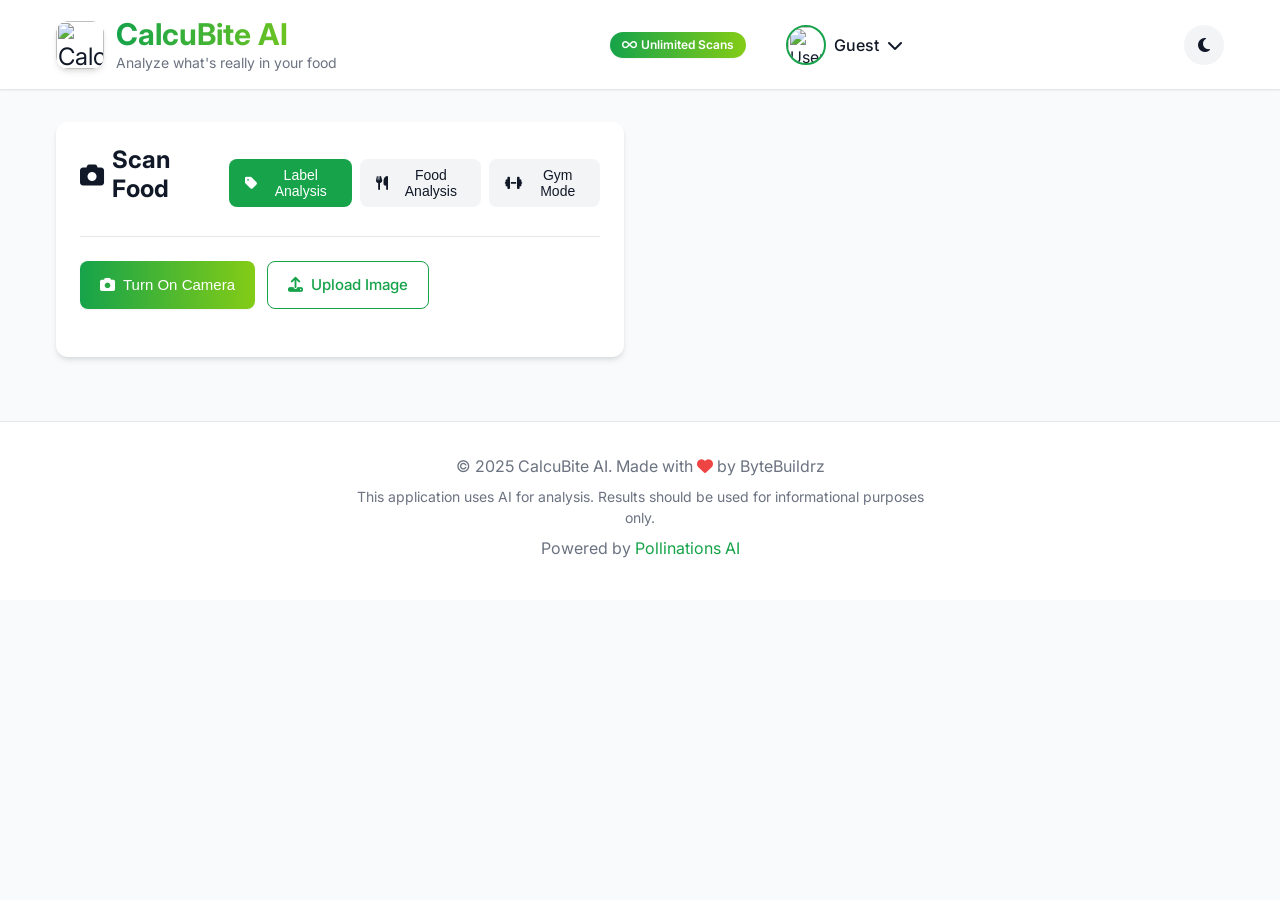
==== commit 6680c238: "style: adopt fresh green identity and accessible focus states - Replace generic indigo 'AI-purple' p" ====
--- a/index.html
+++ b/index.html
@@ -16,7 +16,7 @@
     <meta name="twitter:image" content="/logo.png">
     <link rel="icon" type="image/x-icon" href="/favicon.ico">
     <link rel="manifest" href="/manifest.json">
-    <meta name="theme-color" content="#4f46e5">
+    <meta name="theme-color" content="#16a34a">
     <meta name="apple-mobile-web-app-capable" content="yes">
     <meta name="apple-mobile-web-app-status-bar-style" content="black-translucent">
     <meta name="apple-mobile-web-app-title" content="CalcuBite">
--- a/style.css
+++ b/style.css
@@ -1,10 +1,10 @@
 /* Base Variables */
 :root {
-  /* Colors */
-  --primary: #4f46e5;
-  --primary-light: #6366f1;
-  --primary-dark: #4338ca;
-  --secondary: #0ea5e9;
+  /* Colors — fresh, appetite-friendly green identity */
+  --primary: #16a34a;
+  --primary-light: #22c55e;
+  --primary-dark: #15803d;
+  --secondary: #84cc16;
   --success: #10b981; 
   --warning: #f59e0b;
   --danger: #ef4444;
@@ -46,9 +46,9 @@
 
 /* Dark Theme Variables */
 .dark-theme {
-  --primary: #818cf8;
-  --primary-light: #a5b4fc;
-  --primary-dark: #6366f1;
+  --primary: #4ade80;
+  --primary-light: #86efac;
+  --primary-dark: #22c55e;
   
   --bg-primary: #111827;
   --bg-secondary: #1f2937;
@@ -86,6 +86,12 @@
   font-weight: 400;
   min-height: 100vh;
   transition: background-color var(--transition-normal), color var(--transition-normal);
+}
+
+/* Accessible focus states (web-design-guidelines) */
+:focus-visible {
+  outline: 3px solid var(--primary-light);
+  outline-offset: 2px;
 }
 
 .page-wrapper {
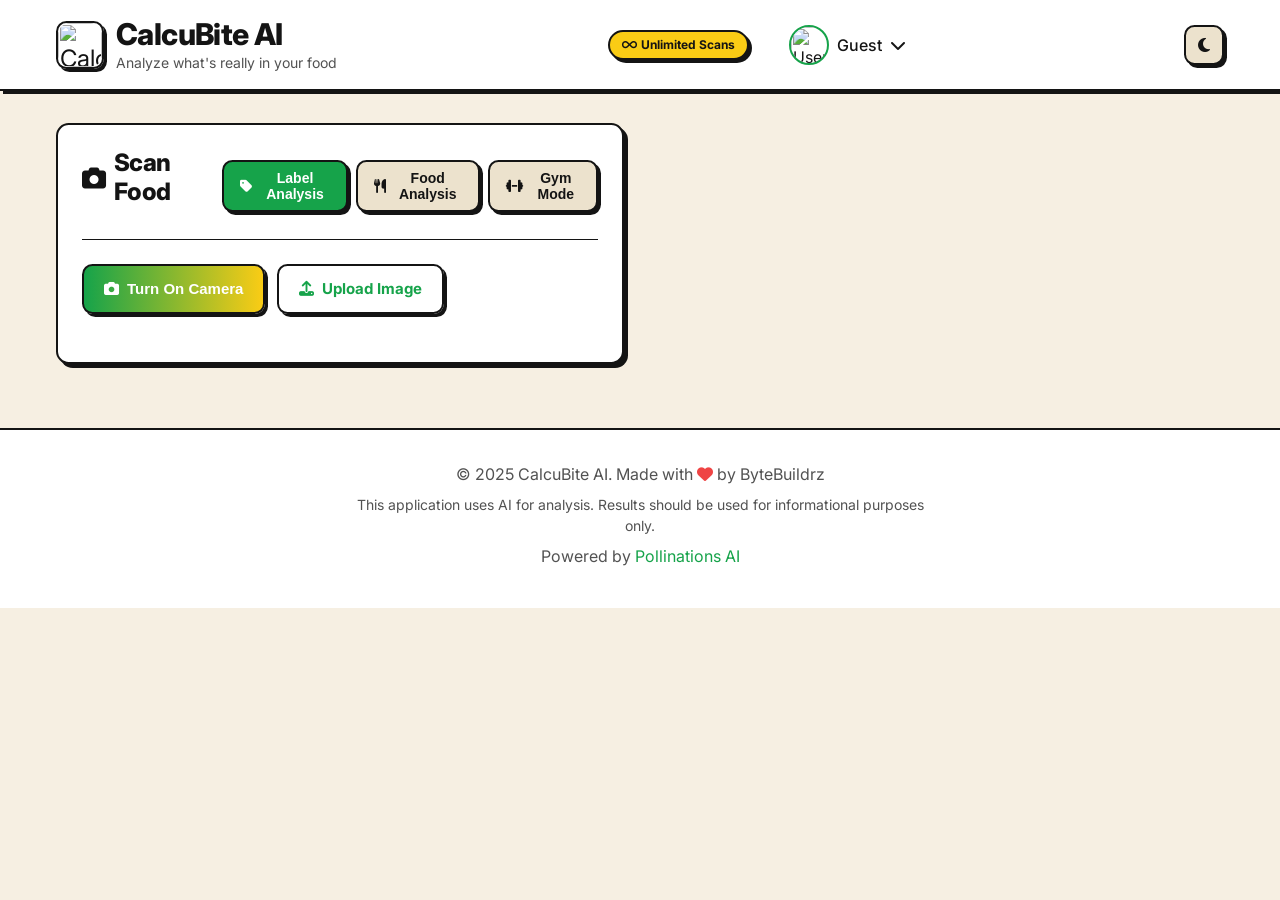
==== commit fe69e946: "feat: keyless AI, personalized health advice, neobrutalist UI - Replace Puter.js (needs sign-in) wit" ====
--- a/index.html
+++ b/index.html
@@ -22,9 +22,8 @@
     <meta name="apple-mobile-web-app-title" content="CalcuBite">
     <link rel="apple-touch-icon" href="/6233209994745069536_120.jpg">
     <link href="https://cdnjs.cloudflare.com/ajax/libs/font-awesome/6.4.0/css/all.min.css" rel="stylesheet">
-    <link href="https://fonts.googleapis.com/css2?family=Inter:wght@300;400;500;600;700&display=swap" rel="stylesheet">
+    <link href="https://fonts.googleapis.com/css2?family=Inter:wght@400;500;600;700;800;900&display=swap" rel="stylesheet">
     <link rel="stylesheet" href="style.css">
-    <script src="https://js.puter.com/v2/"></script>
 </head>
 <body>
     <!-- Landing Page (for unauthenticated users) -->
@@ -285,19 +284,72 @@
                             <label for="profile-name">Full Name</label>
                             <input type="text" id="profile-name" placeholder="Your name">
                         </div>
-                        <div class="form-group">
-                            <label for="profile-email">Email</label>
-                            <input type="email" id="profile-email" placeholder="Your email" disabled>
-                        </div>
-                        <div class="form-group">
-                            <label for="profile-plan">Current Plan</label>
-                            <input type="text" id="profile-plan" disabled>
-                        </div>
-                        <div class="form-group">
-                            <label for="profile-password">Change Password</label>
-                            <input type="password" id="profile-password" placeholder="New password">
-                        </div>
-                        <button type="submit" class="primary-button">Update Profile</button>
+
+                        <h3 class="health-section-title"><i class="fas fa-heartbeat"></i> Your Health Profile</h3>
+                        <p class="health-hint">Personalizes your scan results and advice. Saved on your device.</p>
+
+                        <div class="form-row">
+                            <div class="form-group">
+                                <label for="health-age">Age</label>
+                                <input type="number" id="health-age" placeholder="e.g. 28" min="1" max="120">
+                            </div>
+                            <div class="form-group">
+                                <label for="health-sex">Sex</label>
+                                <select id="health-sex">
+                                    <option value="">Prefer not to say</option>
+                                    <option value="female">Female</option>
+                                    <option value="male">Male</option>
+                                    <option value="other">Other</option>
+                                </select>
+                            </div>
+                        </div>
+
+                        <div class="form-row">
+                            <div class="form-group">
+                                <label for="health-height">Height (cm)</label>
+                                <input type="number" id="health-height" placeholder="e.g. 172">
+                            </div>
+                            <div class="form-group">
+                                <label for="health-weight">Weight (kg)</label>
+                                <input type="number" id="health-weight" placeholder="e.g. 68">
+                            </div>
+                        </div>
+
+                        <div class="form-group">
+                            <label for="health-activity">Activity Level</label>
+                            <select id="health-activity">
+                                <option value="">Select...</option>
+                                <option value="sedentary">Sedentary (little exercise)</option>
+                                <option value="light">Light (1-3 days/week)</option>
+                                <option value="moderate">Moderate (3-5 days/week)</option>
+                                <option value="active">Very active (6-7 days/week)</option>
+                            </select>
+                        </div>
+
+                        <div class="form-group">
+                            <label for="health-goal">Primary Goal</label>
+                            <select id="health-goal">
+                                <option value="">Select...</option>
+                                <option value="lose-weight">Lose weight</option>
+                                <option value="gain-muscle">Gain muscle</option>
+                                <option value="maintain">Maintain weight</option>
+                                <option value="improve-energy">Improve energy</option>
+                                <option value="manage-condition">Manage a health condition</option>
+                            </select>
+                        </div>
+
+                        <div class="form-group">
+                            <label for="health-dietary">Dietary Preferences / Restrictions</label>
+                            <input type="text" id="health-dietary" placeholder="e.g. vegetarian, diabetic, low-sodium, nut allergy">
+                        </div>
+
+                        <div class="form-group">
+                            <label for="health-conditions">Health Conditions (optional)</label>
+                            <textarea id="health-conditions" rows="2" placeholder="e.g. type 2 diabetes, high blood pressure..."></textarea>
+                        </div>
+
+                        <button type="submit" class="primary-button"><i class="fas fa-save"></i> Save Profile</button>
+                        <button type="button" id="get-health-advice" class="secondary-button"><i class="fas fa-lightbulb"></i> Get Personalized Health Advice</button>
                     </form>
                     
                 </div>
@@ -305,8 +357,20 @@
         </div>
     </div>
 
-
-    
+    <!-- Health Advice Modal -->
+    <div id="advice-modal" class="modal">
+        <div class="modal-content">
+            <div class="modal-header">
+                <h2><i class="fas fa-lightbulb"></i> Personalized Health Advice</h2>
+                <span class="close-modal">&times;</span>
+            </div>
+            <div class="modal-body">
+                <div id="advice-content" class="advice-content">
+                    <p>Fill in your health profile, then click "Get Personalized Health Advice".</p>
+                </div>
+            </div>
+        </div>
+    </div>
 
     <script src="https://cdn.jsdelivr.net/npm/chart.js"></script>
     <script src="auth.js"></script>
--- a/style.css
+++ b/style.css
@@ -4,33 +4,34 @@
   --primary: #16a34a;
   --primary-light: #22c55e;
   --primary-dark: #15803d;
-  --secondary: #84cc16;
+  --secondary: #facc15;
   --success: #10b981; 
   --warning: #f59e0b;
   --danger: #ef4444;
   
   /* Base Colors */
-  --bg-primary: #f9fafb;
+  --bg-primary: #f6efe2;
   --bg-secondary: #ffffff;
-  --bg-tertiary: #f3f4f6;
+  --bg-tertiary: #ece2cd;
   
   /* Text Colors */
-  --text-primary: #111827;
-  --text-secondary: #374151;
-  --text-tertiary: #6b7280;
-  --text-light: #f9fafb;
+  --text-primary: #141414;
+  --text-secondary: #2b2b2b;
+  --text-tertiary: #525252;
+  --text-light: #ffffff;
   
   /* Border and Shadow */
-  --border-color: #e5e7eb;
-  --shadow-sm: 0 1px 2px 0 rgba(0, 0, 0, 0.05);
-  --shadow-md: 0 4px 6px -1px rgba(0, 0, 0, 0.1), 0 2px 4px -1px rgba(0, 0, 0, 0.06);
-  --shadow-lg: 0 10px 15px -3px rgba(0, 0, 0, 0.1), 0 4px 6px -2px rgba(0, 0, 0, 0.05);
+  --border-color: #141414;
+  --border-w: 2px;
+  --shadow-sm: 3px 3px 0 0 #141414;
+  --shadow-md: 4px 4px 0 0 #141414;
+  --shadow-lg: 6px 6px 0 0 #141414;
   
   /* Spacing and Size */
-  --radius-sm: 0.375rem;
-  --radius-md: 0.5rem;
-  --radius-lg: 0.75rem;
-  --radius-xl: 1rem;
+  --radius-sm: 0.4rem;
+  --radius-md: 0.65rem;
+  --radius-lg: 0.8rem;
+  --radius-xl: 0.9rem;
   --radius-full: 9999px;
   
   /* Animation */
@@ -50,18 +51,18 @@
   --primary-light: #86efac;
   --primary-dark: #22c55e;
   
-  --bg-primary: #111827;
-  --bg-secondary: #1f2937;
-  --bg-tertiary: #374151;
-  
-  --text-primary: #f9fafb;
-  --text-secondary: #e5e7eb;
-  --text-tertiary: #d1d5db;
-  
-  --border-color: #374151;
-  --shadow-sm: 0 1px 2px 0 rgba(0, 0, 0, 0.2);
-  --shadow-md: 0 4px 6px -1px rgba(0, 0, 0, 0.3), 0 2px 4px -1px rgba(0, 0, 0, 0.15);
-  --shadow-lg: 0 10px 15px -3px rgba(0, 0, 0, 0.3), 0 4px 6px -2px rgba(0, 0, 0, 0.15);
+  --bg-primary: #1c1813;
+  --bg-secondary: #262119;
+  --bg-tertiary: #332c21;
+  
+  --text-primary: #f6efe2;
+  --text-secondary: #e8dfcd;
+  --text-tertiary: #c9bda3;
+  
+  --border-color: #f6efe2;
+  --shadow-sm: 3px 3px 0 0 rgba(0,0,0,0.55);
+  --shadow-md: 4px 4px 0 0 rgba(0,0,0,0.55);
+  --shadow-lg: 6px 6px 0 0 rgba(0,0,0,0.55);
 }
 
 /* Reset and Base Styles */
@@ -3569,4 +3570,156 @@
     right: 10px;
     margin: 0;
   }
-}+}
+
+/* ============================================================
+   NEOBRUTALIST OVERRIDES
+   Bold borders, hard offset shadows, chunky typography.
+   ============================================================ */
+
+/* Chunkier, tighter headings */
+h1, h2, h3, h4 {
+  font-weight: 800;
+  letter-spacing: -0.02em;
+}
+/* Replace the gradient headline with solid, bold type */
+h1 {
+  background: none !important;
+  -webkit-background-clip: border-box !important;
+  background-clip: border-box !important;
+  color: var(--text-primary) !important;
+}
+
+/* Bordered, hard-shadowed surfaces */
+.input-panel,
+.results-panel,
+.modal-content,
+.ai-assistant,
+.user-dropdown {
+  border: var(--border-w) solid var(--border-color);
+  box-shadow: var(--shadow-md);
+  border-radius: var(--radius-lg);
+}
+
+/* Header + footer rules */
+.site-header {
+  border-bottom: var(--border-w) solid var(--border-color);
+  background: var(--bg-secondary);
+}
+.site-footer {
+  border-top: var(--border-w) solid var(--border-color);
+  background: var(--bg-secondary);
+}
+
+/* Chunky buttons with a press-in interaction */
+.primary-button,
+.secondary-button,
+.mode-button,
+.action-button,
+.tab-button,
+.theme-toggle,
+#ai-submit-button,
+.avatar-change,
+.watch-ad-button {
+  border: var(--border-w) solid var(--border-color);
+  box-shadow: var(--shadow-sm);
+  border-radius: var(--radius-md);
+  font-weight: 700;
+  transition: transform var(--transition-fast), box-shadow var(--transition-fast);
+}
+.primary-button:hover,
+.secondary-button:hover,
+.mode-button:hover,
+.action-button:hover,
+.tab-button:hover,
+#ai-submit-button:hover {
+  transform: translate(-1px, -1px);
+  box-shadow: var(--shadow-md);
+}
+.primary-button:active,
+.secondary-button:active,
+.mode-button:active,
+.action-button:active {
+  transform: translate(2px, 2px);
+  box-shadow: 0 0 0 0 var(--border-color);
+}
+.mode-button.active,
+.tab-button.active {
+  background: var(--primary);
+  color: #fff;
+}
+
+/* Inputs, selects, textareas */
+input, select, textarea {
+  border: var(--border-w) solid var(--border-color) !important;
+  border-radius: var(--radius-md) !important;
+  background: var(--bg-secondary);
+  font-weight: 500;
+}
+input:focus, select:focus, textarea:focus {
+  outline: none;
+  box-shadow: var(--shadow-sm);
+}
+
+/* Badges */
+.feature-badge,
+.status-badge {
+  border: var(--border-w) solid var(--border-color);
+  box-shadow: var(--shadow-sm);
+  border-radius: var(--radius-full);
+  font-weight: 700;
+}
+.feature-badge { background: var(--secondary); color: #141414; }
+
+/* Results sections as bold cards */
+.results-section {
+  border: var(--border-w) solid var(--border-color);
+  box-shadow: var(--shadow-sm);
+  border-radius: var(--radius-md);
+  background: var(--bg-secondary);
+  padding: 1.25rem;
+}
+
+/* Chat bubbles */
+.chat-bubble {
+  border: var(--border-w) solid var(--border-color);
+  border-radius: var(--radius-md);
+  box-shadow: var(--shadow-sm);
+}
+.chat-avatar {
+  border: var(--border-w) solid var(--border-color);
+  background: var(--secondary);
+  color: #141414;
+}
+
+/* Camera + loading boxes */
+.camera-container,
+.camera-permission,
+.loading {
+  border: var(--border-w) solid var(--border-color);
+  border-radius: var(--radius-md);
+}
+
+/* Health profile + advice */
+.health-section-title { margin-top: 1.5rem; }
+.health-hint {
+  font-size: 0.85rem;
+  color: var(--text-tertiary);
+  margin-bottom: 1rem;
+}
+.form-row {
+  display: grid;
+  grid-template-columns: 1fr 1fr;
+  gap: 1rem;
+}
+.advice-content { font-weight: 500; line-height: 1.6; }
+.advice-text strong { font-weight: 800; }
+.advice-loading { display: flex; align-items: center; gap: 0.75rem; }
+
+/* Logo sits in a bordered tile */
+.logo {
+  border: var(--border-w) solid var(--border-color);
+  border-radius: var(--radius-md);
+  box-shadow: var(--shadow-sm);
+  overflow: hidden;
+}
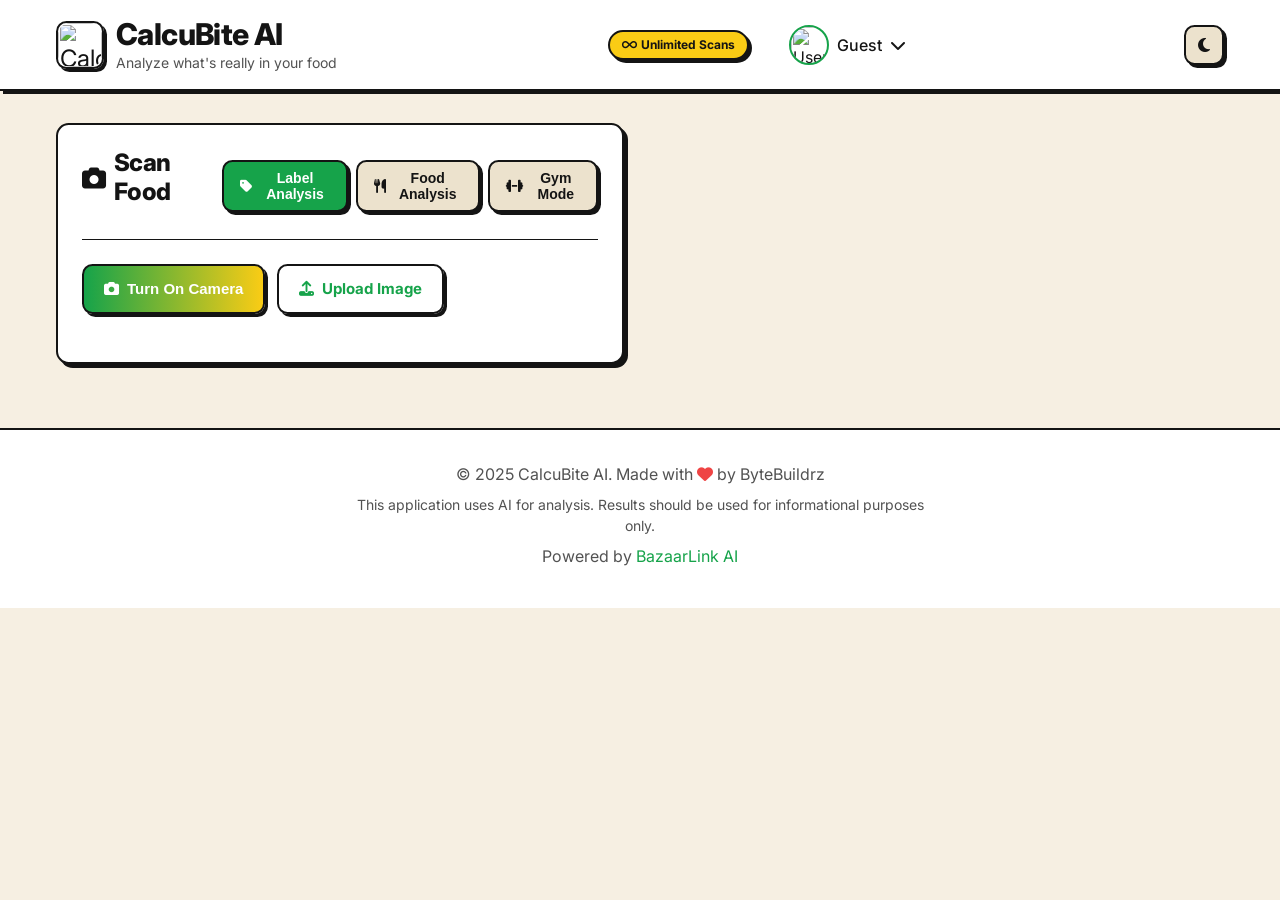
==== commit f747b37c: "feat: switch AI to BazaarLink free tier (qwen3.7-flash vision, $0) with retry+downscale" ====
--- a/index.html
+++ b/index.html
@@ -259,7 +259,7 @@
             <div class="container">
                 <p>&copy; 2025 CalcuBite AI. Made with <i class="fas fa-heart"></i> by ByteBuildrz</p>
                 <p class="disclaimer">This application uses AI for analysis. Results should be used for informational purposes only.</p>
-                <p>Powered by <a href="https://pollinations.ai" target="_blank">Pollinations AI</a></p>
+                <p>Powered by <a href="https://bazaarlink.ai/free" target="_blank">BazaarLink AI</a></p>
             </div>
         </footer>
     </div>
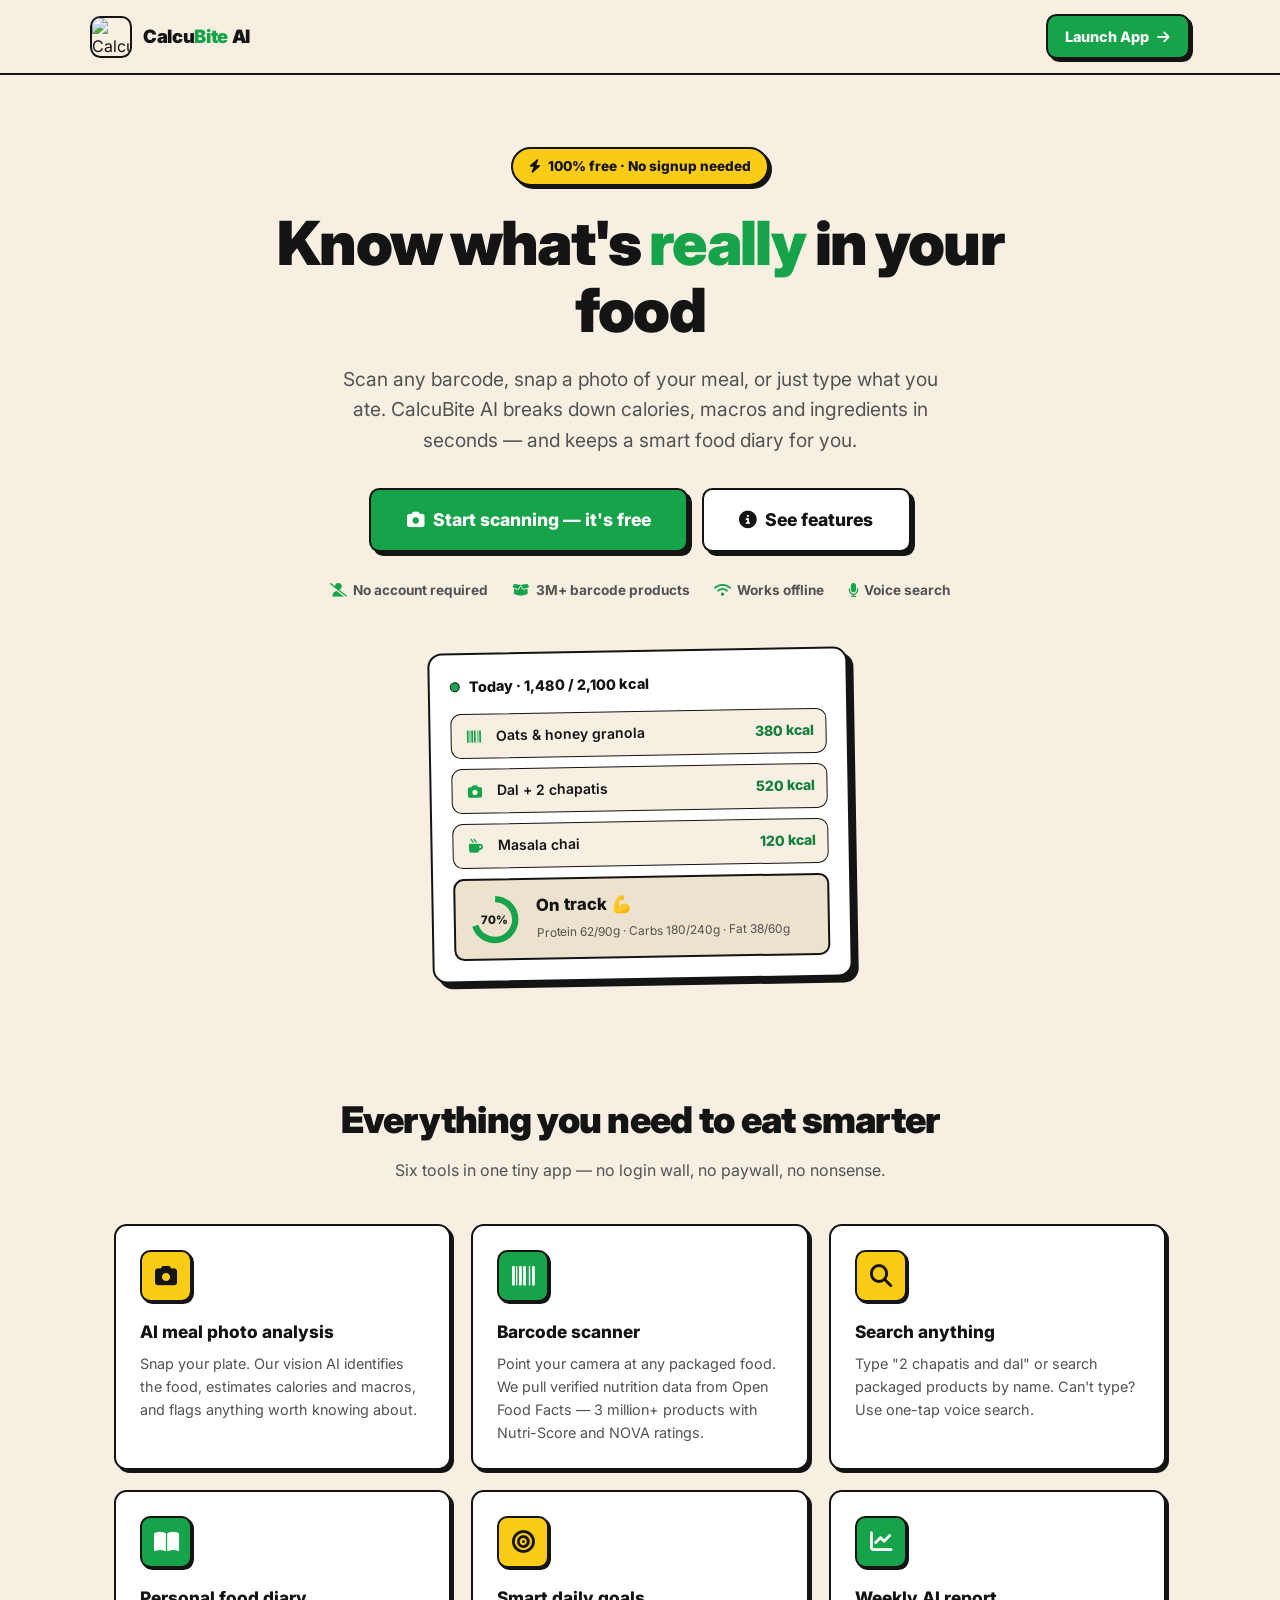
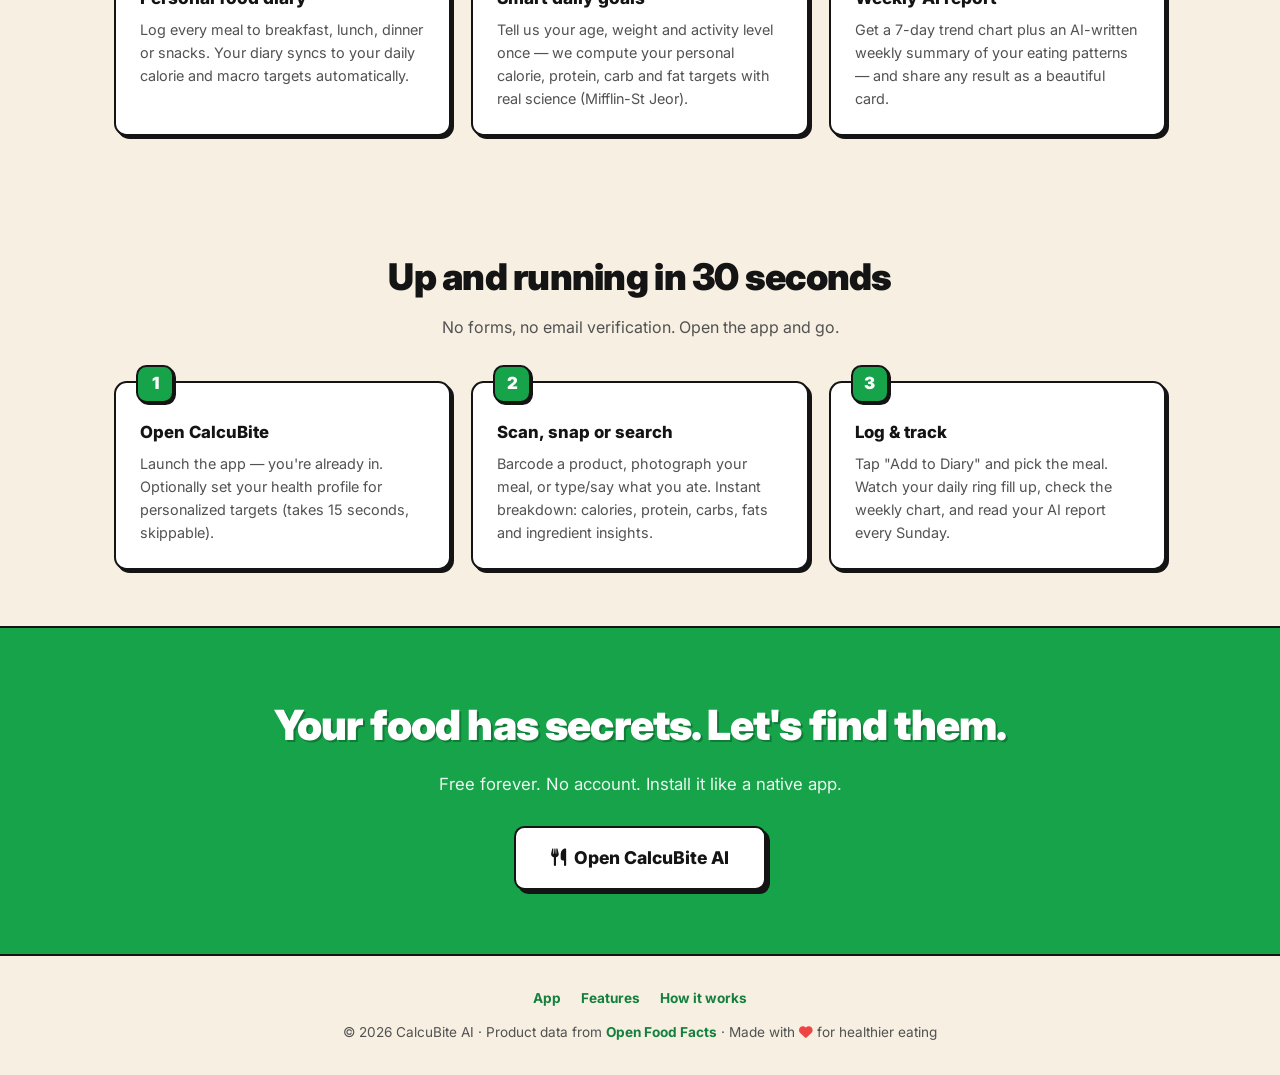
==== commit ecfbb4d4: "feat: full-app upgrade — landing page, barcode+OFF, food diary, voice/text search, share cards, onbo" ====
--- a/index.html
+++ b/index.html
@@ -1,18 +1,19 @@
+<!DOCTYPE html>
 <html lang="en">
 <head>
     <meta charset="UTF-8">
     <meta name="viewport" content="width=device-width, initial-scale=1.0">
-    <title>CalcuBite AI | Food Analysis Assistant</title>
-    <meta name="description" content="CalcuBite AI analyzes food labels and ingredients to provide nutritional insights and healthier alternatives.">
-    <meta name="keywords" content="food analysis, nutrition, AI, food scanner, ingredient analysis, health, diet">
-    <meta property="og:title" content="CalcuBite AI | Food Analysis Assistant">
-    <meta property="og:description" content="Analyze what's really in your food with our advanced AI assistant.">
+    <title>CalcuBite AI — Know what's really in your food</title>
+    <meta name="description" content="Scan barcodes, snap meal photos, search 3M+ foods. CalcuBite AI gives you instant nutrition insights, a personal food diary and weekly AI reports. No signup needed.">
+    <meta name="keywords" content="food analysis, nutrition, AI, food scanner, barcode scanner, calorie counter, food diary, health, diet">
+    <meta property="og:title" content="CalcuBite AI — Know what's really in your food">
+    <meta property="og:description" content="Scan barcodes, snap meal photos, search 3M+ foods. Instant nutrition insights with zero signup.">
     <meta property="og:type" content="website">
-    <meta property="og:url" content="https://calcubite.ai">
+    <meta property="og:url" content="https://calcubite.vercel.app">
     <meta property="og:image" content="/logo.png">
     <meta name="twitter:card" content="summary_large_image">
-    <meta name="twitter:title" content="CalcuBite AI | Food Analysis Assistant">
-    <meta name="twitter:description" content="Analyze what's really in your food with our advanced AI assistant.">
+    <meta name="twitter:title" content="CalcuBite AI — Know what's really in your food">
+    <meta name="twitter:description" content="Scan barcodes, snap meal photos, search 3M+ foods. Instant nutrition insights with zero signup.">
     <meta name="twitter:image" content="/logo.png">
     <link rel="icon" type="image/x-icon" href="/favicon.ico">
     <link rel="manifest" href="/manifest.json">
@@ -23,357 +24,369 @@
     <link rel="apple-touch-icon" href="/6233209994745069536_120.jpg">
     <link href="https://cdnjs.cloudflare.com/ajax/libs/font-awesome/6.4.0/css/all.min.css" rel="stylesheet">
     <link href="https://fonts.googleapis.com/css2?family=Inter:wght@400;500;600;700;800;900&display=swap" rel="stylesheet">
-    <link rel="stylesheet" href="style.css">
+    <style>
+        :root {
+            --primary: #16a34a;
+            --primary-dark: #15803d;
+            --secondary: #facc15;
+            --bg-primary: #f6efe2;
+            --bg-secondary: #ffffff;
+            --bg-tertiary: #ece2cd;
+            --text-primary: #141414;
+            --text-secondary: #2b2b2b;
+            --text-tertiary: #525252;
+            --border-color: #141414;
+            --border-w: 2px;
+            --shadow-sm: 3px 3px 0 0 #141414;
+            --shadow-md: 4px 4px 0 0 #141414;
+            --shadow-lg: 6px 6px 0 0 #141414;
+            --radius-md: 0.65rem;
+            --radius-lg: 0.8rem;
+            --radius-xl: 0.9rem;
+        }
+        * { margin: 0; padding: 0; box-sizing: border-box; }
+        html { scroll-behavior: smooth; }
+        body {
+            font-family: 'Inter', system-ui, sans-serif;
+            background: var(--bg-primary);
+            color: var(--text-primary);
+            line-height: 1.6;
+            -webkit-font-smoothing: antialiased;
+        }
+        .container { max-width: 1100px; margin: 0 auto; padding: 0 1.5rem; }
+
+        /* Header */
+        .site-header {
+            position: sticky; top: 0; z-index: 100;
+            background: var(--bg-primary);
+            border-bottom: var(--border-w) solid var(--border-color);
+        }
+        .header-inner {
+            display: flex; align-items: center; justify-content: space-between;
+            padding: 0.9rem 0;
+        }
+        .logo-wrap { display: flex; align-items: center; gap: 0.7rem; }
+        .logo-wrap img {
+            width: 42px; height: 42px; border-radius: var(--radius-md);
+            border: var(--border-w) solid var(--border-color);
+        }
+        .logo-wrap strong { font-size: 1.15rem; font-weight: 900; letter-spacing: -0.02em; }
+        .logo-wrap strong span { color: var(--primary); }
+
+        /* Buttons */
+        .btn {
+            display: inline-flex; align-items: center; justify-content: center; gap: 0.5rem;
+            padding: 0.8rem 1.6rem;
+            font-family: inherit; font-size: 1rem; font-weight: 800;
+            border: var(--border-w) solid var(--border-color);
+            border-radius: var(--radius-md);
+            box-shadow: var(--shadow-sm);
+            cursor: pointer; text-decoration: none;
+            transition: transform 150ms ease, box-shadow 150ms ease;
+        }
+        .btn:hover { transform: translate(-2px, -2px); box-shadow: 5px 5px 0 0 var(--border-color); }
+        .btn:active { transform: translate(2px, 2px); box-shadow: 1px 1px 0 0 var(--border-color); }
+        .btn-primary { background: var(--primary); color: #fff; }
+        .btn-secondary { background: var(--bg-secondary); color: var(--text-primary); }
+        .btn-big { padding: 1rem 2.2rem; font-size: 1.1rem; box-shadow: var(--shadow-md); }
+        .btn-sm { padding: 0.55rem 1.1rem; font-size: 0.9rem; }
+
+        /* Hero */
+        .hero { padding: 4.5rem 0 3.5rem; text-align: center; }
+        .hero-badge {
+            display: inline-flex; align-items: center; gap: 0.45rem;
+            padding: 0.4rem 1rem; margin-bottom: 1.5rem;
+            font-size: 0.85rem; font-weight: 800;
+            background: var(--secondary);
+            border: var(--border-w) solid var(--border-color);
+            border-radius: 9999px;
+            box-shadow: var(--shadow-sm);
+        }
+        .hero h1 {
+            font-size: clamp(2.2rem, 6vw, 3.8rem);
+            font-weight: 900; letter-spacing: -0.03em; line-height: 1.1;
+            max-width: 800px; margin: 0 auto 1.25rem;
+        }
+        .hero h1 em { font-style: normal; color: var(--primary); }
+        .hero p.sub {
+            font-size: clamp(1rem, 2.5vw, 1.2rem);
+            color: var(--text-tertiary);
+            max-width: 620px; margin: 0 auto 2rem;
+        }
+        .hero-cta { display: flex; flex-wrap: wrap; gap: 0.9rem; justify-content: center; margin-bottom: 1.75rem; }
+        .trust-row {
+            display: flex; flex-wrap: wrap; gap: 0.6rem 1.5rem; justify-content: center;
+            font-size: 0.85rem; font-weight: 700; color: var(--text-tertiary);
+        }
+        .trust-row span { display: inline-flex; align-items: center; gap: 0.4rem; }
+        .trust-row i { color: var(--primary); }
+
+        /* Mock preview card */
+        .preview {
+            max-width: 420px; margin: 3rem auto 0;
+            background: var(--bg-secondary);
+            border: var(--border-w) solid var(--border-color);
+            border-radius: var(--radius-xl);
+            box-shadow: var(--shadow-lg);
+            padding: 1.25rem; text-align: left;
+            transform: rotate(-1deg);
+        }
+        .preview-head { display: flex; align-items: center; gap: 0.6rem; margin-bottom: 1rem; }
+        .preview-head .dot { width: 10px; height: 10px; border-radius: 50%; background: var(--primary); border: 1.5px solid var(--border-color); }
+        .preview-head strong { font-size: 0.9rem; font-weight: 800; }
+        .preview-row {
+            display: flex; align-items: center; gap: 0.75rem;
+            padding: 0.65rem 0.75rem; margin-bottom: 0.6rem;
+            background: var(--bg-primary);
+            border: 1.5px solid var(--border-color);
+            border-radius: var(--radius-md);
+            font-size: 0.88rem; font-weight: 600;
+        }
+        .preview-row i { color: var(--primary); width: 20px; text-align: center; }
+        .preview-row .kcal { margin-left: auto; font-weight: 800; color: var(--primary-dark); }
+        .preview-ring {
+            display: flex; align-items: center; gap: 0.9rem;
+            padding: 0.75rem;
+            background: var(--bg-tertiary);
+            border: var(--border-w) solid var(--border-color);
+            border-radius: var(--radius-md);
+        }
+        .preview-ring svg { width: 54px; height: 54px; flex: 0 0 auto; }
+        .preview-ring text { font-size: 9px; font-weight: 800; fill: var(--text-primary); }
+        .preview-ring .pr-info strong { display: block; font-size: 1.05rem; font-weight: 800; }
+        .preview-ring .pr-info small { font-size: 0.75rem; color: var(--text-tertiary); }
+
+        /* Sections */
+        section { padding: 3.5rem 0; }
+        .section-title { text-align: center; margin-bottom: 2.5rem; }
+        .section-title h2 { font-size: clamp(1.6rem, 4vw, 2.3rem); font-weight: 900; letter-spacing: -0.02em; margin-bottom: 0.5rem; }
+        .section-title p { color: var(--text-tertiary); max-width: 560px; margin: 0 auto; }
+
+        /* Features grid */
+        .features-grid {
+            display: grid; grid-template-columns: repeat(auto-fit, minmax(280px, 1fr));
+            gap: 1.25rem;
+        }
+        .feature-card {
+            background: var(--bg-secondary);
+            border: var(--border-w) solid var(--border-color);
+            border-radius: var(--radius-lg);
+            box-shadow: var(--shadow-sm);
+            padding: 1.5rem;
+            transition: transform 150ms ease, box-shadow 150ms ease;
+        }
+        .feature-card:hover { transform: translate(-2px, -2px); box-shadow: 5px 5px 0 0 var(--border-color); }
+        .feature-icon {
+            width: 52px; height: 52px;
+            display: flex; align-items: center; justify-content: center;
+            font-size: 1.4rem;
+            background: var(--secondary);
+            border: var(--border-w) solid var(--border-color);
+            border-radius: var(--radius-md);
+            box-shadow: 2px 2px 0 0 var(--border-color);
+            margin-bottom: 1rem;
+        }
+        .feature-card:nth-child(2n) .feature-icon { background: var(--primary); color: #fff; }
+        .feature-card h3 { font-size: 1.08rem; font-weight: 800; margin-bottom: 0.4rem; }
+        .feature-card p { font-size: 0.9rem; color: var(--text-tertiary); }
+
+        /* How it works */
+        .steps { display: grid; grid-template-columns: repeat(auto-fit, minmax(240px, 1fr)); gap: 1.25rem; }
+        .step {
+            position: relative;
+            background: var(--bg-secondary);
+            border: var(--border-w) solid var(--border-color);
+            border-radius: var(--radius-lg);
+            box-shadow: var(--shadow-sm);
+            padding: 1.75rem 1.5rem 1.5rem;
+        }
+        .step-num {
+            position: absolute; top: -18px; left: 1.25rem;
+            width: 38px; height: 38px;
+            display: flex; align-items: center; justify-content: center;
+            font-weight: 900; font-size: 1.05rem;
+            background: var(--primary); color: #fff;
+            border: var(--border-w) solid var(--border-color);
+            border-radius: var(--radius-md);
+            box-shadow: 2px 2px 0 0 var(--border-color);
+        }
+        .step h3 { font-size: 1.05rem; font-weight: 800; margin: 0.5rem 0 0.4rem; }
+        .step p { font-size: 0.9rem; color: var(--text-tertiary); }
+
+        /* Final CTA */
+        .final-cta {
+            text-align: center;
+            background: var(--primary);
+            border-top: var(--border-w) solid var(--border-color);
+            border-bottom: var(--border-w) solid var(--border-color);
+            padding: 4rem 0;
+        }
+        .final-cta h2 { color: #fff; font-size: clamp(1.7rem, 4.5vw, 2.6rem); font-weight: 900; letter-spacing: -0.02em; margin-bottom: 0.75rem; text-shadow: 2px 2px 0 rgba(0,0,0,0.25); }
+        .final-cta p { color: rgba(255,255,255,0.92); margin-bottom: 1.75rem; font-size: 1.05rem; }
+        .final-cta .btn-secondary { box-shadow: var(--shadow-md); }
+
+        /* Footer */
+        footer { padding: 2rem 0; text-align: center; font-size: 0.85rem; color: var(--text-tertiary); }
+        footer a { color: var(--primary-dark); font-weight: 700; text-decoration: none; }
+        footer .foot-links { display: flex; gap: 1.25rem; justify-content: center; margin-bottom: 0.75rem; }
+
+        @media (max-width: 560px) {
+            .hero { padding: 3rem 0 2.5rem; }
+            .preview { transform: none; }
+            .btn-big { width: 100%; }
+        }
+    </style>
 </head>
 <body>
-    <!-- Landing Page (for unauthenticated users) -->
-        <div class="page-wrapper" id="app-container">
-        <!-- Header -->
-        <header class="site-header">
+    <header class="site-header">
+        <div class="container header-inner">
+            <div class="logo-wrap">
+                <img src="/6233209994745069536_120.jpg" alt="CalcuBite logo">
+                <strong>Calcu<span>Bite</span> AI</strong>
+            </div>
+            <a href="/app.html" class="btn btn-primary btn-sm">Launch App <i class="fa-solid fa-arrow-right"></i></a>
+        </div>
+    </header>
+
+    <main>
+        <!-- Hero -->
+        <section class="hero">
             <div class="container">
-                <div class="logo-container">
-                    <div class="logo">
-                        <img src="/6233209994745069536_120.jpg" alt="CalcuBite Logo" width="40" height="40">
-                    </div>
-                    <div class="brand">
-                        <h1>CalcuBite AI</h1>
-                        <p class="tagline">Analyze what's really in your food</p>
-                    </div>
-                </div>
-                <div class="user-menu">
-                    <div class="feature-badge" id="free-badge">
-                        <i class="fas fa-infinity"></i> <span>Unlimited Scans</span>
-                    </div>
-                    <div class="user-profile" id="user-profile">
-                        <img src="https://ui-avatars.com/api/?name=User&background=random" alt="User" id="user-avatar">
-                        <span id="user-name">User</span>
-                        <i class="fas fa-chevron-down"></i>
-                        <div class="user-dropdown">
-                            <a href="#" id="profile-link"><i class="fas fa-user"></i> Profile</a>
-                            <a href="#" id="dashboard-link"><i class="fas fa-tachometer-alt"></i> Dashboard</a>
+                <div class="hero-badge"><i class="fa-solid fa-bolt"></i> 100% free · No signup needed</div>
+                <h1>Know what's <em>really</em> in your food</h1>
+                <p class="sub">Scan any barcode, snap a photo of your meal, or just type what you ate. CalcuBite AI breaks down calories, macros and ingredients in seconds — and keeps a smart food diary for you.</p>
+                <div class="hero-cta">
+                    <a href="/app.html" class="btn btn-primary btn-big"><i class="fa-solid fa-camera"></i> Start scanning — it's free</a>
+                    <a href="#features" class="btn btn-secondary btn-big"><i class="fa-solid fa-circle-info"></i> See features</a>
+                </div>
+                <div class="trust-row">
+                    <span><i class="fa-solid fa-user-slash"></i> No account required</span>
+                    <span><i class="fa-solid fa-box-open"></i> 3M+ barcode products</span>
+                    <span><i class="fa-solid fa-wifi"></i> Works offline</span>
+                    <span><i class="fa-solid fa-microphone"></i> Voice search</span>
+                </div>
+
+                <!-- Mock app preview -->
+                <div class="preview" aria-hidden="true">
+                    <div class="preview-head">
+                        <span class="dot"></span>
+                        <strong>Today · 1,480 / 2,100 kcal</strong>
+                    </div>
+                    <div class="preview-row"><i class="fa-solid fa-barcode"></i> Oats &amp; honey granola <span class="kcal">380 kcal</span></div>
+                    <div class="preview-row"><i class="fa-solid fa-camera"></i> Dal + 2 chapatis <span class="kcal">520 kcal</span></div>
+                    <div class="preview-row"><i class="fa-solid fa-mug-hot"></i> Masala chai <span class="kcal">120 kcal</span></div>
+                    <div class="preview-ring">
+                        <svg viewBox="0 0 42 42">
+                            <circle cx="21" cy="21" r="15.9" fill="none" stroke="#ece2cd" stroke-width="5"></circle>
+                            <circle cx="21" cy="21" r="15.9" fill="none" stroke="#16a34a" stroke-width="5" stroke-dasharray="70 30" stroke-dashoffset="25"></circle>
+                            <text x="21" y="21" text-anchor="middle" dominant-baseline="central">70%</text>
+                        </svg>
+                        <div class="pr-info">
+                            <strong>On track 💪</strong>
+                            <small>Protein 62/90g · Carbs 180/240g · Fat 38/60g</small>
                         </div>
                     </div>
                 </div>
-                <button id="theme-toggle" class="theme-toggle" aria-label="Toggle dark mode">
-                    <i class="fas fa-moon"></i>
-                </button>
-            </div>
-        </header>
-        
-        <!-- Main Content -->
-        <main class="main-content">
+            </div>
+        </section>
+
+        <!-- Features -->
+        <section id="features">
             <div class="container">
-                
-                
-                <div class="content-grid">
-                    <!-- Input Panel -->
-                    <section class="input-panel">
-                        <div class="panel-content">
-                            <div class="panel-header">
-                                <h2><i class="fas fa-camera"></i> Scan Food</h2>
-                                <div class="analysis-mode-toggle">
-                                    <button id="labelMode" class="mode-button active">
-                                        <i class="fas fa-tag"></i> Label Analysis
-                                    </button>
-                                    <button id="foodMode" class="mode-button">
-                                        <i class="fas fa-utensils"></i> Food Analysis
-                                    </button>
-                                    <button id="gymMode" class="mode-button">
-                                        <i class="fas fa-dumbbell"></i> Gym Mode
-                                    </button>
-                                </div>
-                            </div>
-
-                            <div class="input-actions">
-                                <button id="toggleCamera" class="primary-button">
-                                    <i class="fas fa-camera"></i>
-                                    <span>Turn On Camera</span>
-                                </button>
-                                
-                                <label for="fileInput" class="secondary-button">
-                                    <i class="fas fa-upload"></i>
-                                    <span>Upload Image</span>
-                                </label>
-                                <input type="file" id="fileInput" accept="image/*" hidden>
-                            </div>
-                            
-                            <div class="camera-container">
-                                <div class="flash-option" data-tooltip="Toggle flash">
-                                    <i class="fas fa-bolt"></i>
-                                </div>
-                                <video id="video" autoplay playsinline></video>
-                                <canvas id="canvas"></canvas>
-                                
-                                <div id="cameraPermission" class="camera-permission">
-                                    <i class="fas fa-camera"></i>
-                                    <p>Please allow camera access to use this feature.</p>
-                                    <button id="requestPermission" class="primary-button">
-                                        <i class="fas fa-video"></i> Enable Camera
-                                    </button>
-                                </div>
-                                
-                                <div class="camera-controls">
-                                    <button id="capture" class="action-button">
-                                        <i class="fas fa-camera"></i> Take Photo
-                                    </button>
-                                    <button id="retake" class="action-button">
-                                        <i class="fas fa-redo"></i> Retake
-                                    </button>
-                                </div>
-                            </div>
-                            
-                            <div class="alert error" id="error"></div>
-                            
-                            <div class="loading" id="loading">
-                                <div class="spinner"></div>
-                                <p>Analyzing with advanced AI...</p>
-                            </div>
-                        </div>
-                    </section>
-
-                    <!-- Results Panel -->
-                    <section class="results-panel" id="results">
-                        <div class="panel-content">
-                            <div class="panel-header">
-                                <h2><i class="fas fa-chart-line"></i> Analysis Results</h2>
-                            </div>
-                            
-                            <div class="tabs">
-                                <button class="tab-button active" data-tab="overview">
-                                    <i class="fas fa-home"></i> Overview
-                                </button>
-                                <button class="tab-button" data-tab="ingredients">
-                                    <i class="fas fa-list"></i> Ingredients
-                                </button>
-                                <button class="tab-button" data-tab="insights">
-                                    <i class="fas fa-lightbulb"></i> Insights
-                                </button>
-                                <button class="tab-button" data-tab="alternatives">
-                                    <i class="fas fa-exchange-alt"></i> Alternatives
-                                </button>
-                                <button class="tab-button" data-tab="chat">
-                                    <i class="fas fa-comment-dots"></i> AI Chat
-                                </button>
-                            </div>
-                            
-                            <!-- Overview Tab -->
-                            <div class="tab-content active" id="overview-tab">
-                                <div class="results-section" id="healthScore">
-                                    <!-- Health score will be inserted here -->
-                                </div>
-                                
-                                <div class="results-section">
-                                    <h3><i class="fas fa-chart-pie"></i> Nutrition Breakdown</h3>
-                                    <div id="nutritionBreakdown" class="nutrition-breakdown">
-                                        <!-- Nutrition data will be inserted here -->
-                                    </div>
-                                </div>
-                                
-                                <div class="results-section">
-                                    <h3><i class="fas fa-chart-radar"></i> Nutritional Profile</h3>
-                                    <div class="chart-container">
-                                        <canvas id="nutritionChart"></canvas>
-                                    </div>
-                                </div>
-                                
-                                <div class="results-section" id="macronutrient-section">
-                                    <h3><i class="fas fa-chart-pie"></i> Macronutrient Ratio</h3>
-                                    <div class="chart-container">
-                                        <canvas id="macronutrientChart"></canvas>
-                                    </div>
-                                </div>
-                            </div>
-                            
-                            <!-- Ingredients Tab -->
-                            <div class="tab-content" id="ingredients-tab">
-                                <div class="results-section">
-                                    <h3><i class="fas fa-flask"></i> Ingredients Analysis</h3>
-                                    <div id="ingredients">
-                                        <!-- Ingredients data will be inserted here -->
-                                    </div>
-                                </div>
-                            </div>
-                            
-                            <!-- Insights Tab -->
-                            <div class="tab-content" id="insights-tab">
-                                <div class="results-section">
-                                    <h3><i class="fas fa-brain"></i> Health Insights</h3>
-                                    <div id="insights">
-                                        <!-- Insights will be inserted here -->
-                                    </div>
-                                </div>
-                                
-                                <div class="results-section">
-                                    <h3><i class="fas fa-heartbeat"></i> Health Implications</h3>
-                                    <div id="implications" class="implications-grid">
-                                        <!-- Health implications will be inserted here -->
-                                    </div>
-                                </div>
-                            </div>
-                            
-                            <!-- Alternatives Tab -->
-                            <div class="tab-content" id="alternatives-tab">
-                                <div class="results-section">
-                                    <h3><i class="fas fa-leaf"></i> Healthier Alternatives</h3>
-                                    <div id="alternatives" class="alternatives-grid">
-                                        <!-- Alternatives will be inserted here -->
-                                    </div>
-                                </div>
-                            </div>
-                            
-                            <!-- AI Chat Tab -->
-                            <div class="tab-content" id="chat-tab">
-                                <div id="ai-assistant-container" class="ai-assistant">
-                                    <div class="assistant-header">
-                                        <h3><i class="fas fa-robot"></i> Ask CalcuBite AI</h3>
-                                        <span class="status-badge">Pro Feature</span>
-                                    </div>
-                                    
-                                    <div id="ai-chat-container" class="chat-messages">
-                                        <div class="chat-message ai-message">
-                                            <div class="chat-avatar">
-                                                <i class="fas fa-robot"></i>
-                                            </div>
-                                            <div class="chat-bubble">
-                                                <p>Hello! I'm your CalcuBite AI assistant. How can I help you with nutrition insights today?</p>
-                                            </div>
-                                        </div>
-                                    </div>
-                                    
-                                    <div class="chat-input-container">
-                                        <input type="text" id="ai-question-input" placeholder="Ask about ingredients, nutrition, or health impacts...">
-                                        <button id="ai-submit-button">
-                                            <i class="fas fa-paper-plane"></i>
-                                        </button>
-                                    </div>
-                                </div>
-                            </div>
-                        </div>
-                    </section>
-                </div>
-            </div>
-        </main>
-
-        <!-- Footer -->
-        <footer class="site-footer">
+                <div class="section-title">
+                    <h2>Everything you need to eat smarter</h2>
+                    <p>Six tools in one tiny app — no login wall, no paywall, no nonsense.</p>
+                </div>
+                <div class="features-grid">
+                    <div class="feature-card">
+                        <div class="feature-icon"><i class="fa-solid fa-camera"></i></div>
+                        <h3>AI meal photo analysis</h3>
+                        <p>Snap your plate. Our vision AI identifies the food, estimates calories and macros, and flags anything worth knowing about.</p>
+                    </div>
+                    <div class="feature-card">
+                        <div class="feature-icon"><i class="fa-solid fa-barcode"></i></div>
+                        <h3>Barcode scanner</h3>
+                        <p>Point your camera at any packaged food. We pull verified nutrition data from Open Food Facts — 3 million+ products with Nutri-Score and NOVA ratings.</p>
+                    </div>
+                    <div class="feature-card">
+                        <div class="feature-icon"><i class="fa-solid fa-magnifying-glass"></i></div>
+                        <h3>Search anything</h3>
+                        <p>Type "2 chapatis and dal" or search packaged products by name. Can't type? Use one-tap voice search.</p>
+                    </div>
+                    <div class="feature-card">
+                        <div class="feature-icon"><i class="fa-solid fa-book-open"></i></div>
+                        <h3>Personal food diary</h3>
+                        <p>Log every meal to breakfast, lunch, dinner or snacks. Your diary syncs to your daily calorie and macro targets automatically.</p>
+                    </div>
+                    <div class="feature-card">
+                        <div class="feature-icon"><i class="fa-solid fa-bullseye"></i></div>
+                        <h3>Smart daily goals</h3>
+                        <p>Tell us your age, weight and activity level once — we compute your personal calorie, protein, carb and fat targets with real science (Mifflin-St Jeor).</p>
+                    </div>
+                    <div class="feature-card">
+                        <div class="feature-icon"><i class="fa-solid fa-chart-line"></i></div>
+                        <h3>Weekly AI report</h3>
+                        <p>Get a 7-day trend chart plus an AI-written weekly summary of your eating patterns — and share any result as a beautiful card.</p>
+                    </div>
+                </div>
+            </div>
+        </section>
+
+        <!-- How it works -->
+        <section id="how">
             <div class="container">
-                <p>&copy; 2025 CalcuBite AI. Made with <i class="fas fa-heart"></i> by ByteBuildrz</p>
-                <p class="disclaimer">This application uses AI for analysis. Results should be used for informational purposes only.</p>
-                <p>Powered by <a href="https://bazaarlink.ai/free" target="_blank">BazaarLink AI</a></p>
-            </div>
-        </footer>
-    </div>
-    
-    <!-- Profile Modal -->
-    <div id="profile-modal" class="modal">
-        <div class="modal-content">
-            <div class="modal-header">
-                <h2><i class="fas fa-user"></i> User Profile</h2>
-                <span class="close-modal">&times;</span>
-            </div>
-            <div class="modal-body">
-                <div class="profile-content">
-                    <div class="profile-avatar">
-                        <img id="profile-avatar-img" src="https://ui-avatars.com/api/?name=User&background=random" alt="User">
-                        <button id="change-avatar" class="avatar-change">
-                            <i class="fas fa-camera"></i>
-                        </button>
-                    </div>
-                    <form id="profile-form">
-                        <div class="form-group">
-                            <label for="profile-name">Full Name</label>
-                            <input type="text" id="profile-name" placeholder="Your name">
-                        </div>
-
-                        <h3 class="health-section-title"><i class="fas fa-heartbeat"></i> Your Health Profile</h3>
-                        <p class="health-hint">Personalizes your scan results and advice. Saved on your device.</p>
-
-                        <div class="form-row">
-                            <div class="form-group">
-                                <label for="health-age">Age</label>
-                                <input type="number" id="health-age" placeholder="e.g. 28" min="1" max="120">
-                            </div>
-                            <div class="form-group">
-                                <label for="health-sex">Sex</label>
-                                <select id="health-sex">
-                                    <option value="">Prefer not to say</option>
-                                    <option value="female">Female</option>
-                                    <option value="male">Male</option>
-                                    <option value="other">Other</option>
-                                </select>
-                            </div>
-                        </div>
-
-                        <div class="form-row">
-                            <div class="form-group">
-                                <label for="health-height">Height (cm)</label>
-                                <input type="number" id="health-height" placeholder="e.g. 172">
-                            </div>
-                            <div class="form-group">
-                                <label for="health-weight">Weight (kg)</label>
-                                <input type="number" id="health-weight" placeholder="e.g. 68">
-                            </div>
-                        </div>
-
-                        <div class="form-group">
-                            <label for="health-activity">Activity Level</label>
-                            <select id="health-activity">
-                                <option value="">Select...</option>
-                                <option value="sedentary">Sedentary (little exercise)</option>
-                                <option value="light">Light (1-3 days/week)</option>
-                                <option value="moderate">Moderate (3-5 days/week)</option>
-                                <option value="active">Very active (6-7 days/week)</option>
-                            </select>
-                        </div>
-
-                        <div class="form-group">
-                            <label for="health-goal">Primary Goal</label>
-                            <select id="health-goal">
-                                <option value="">Select...</option>
-                                <option value="lose-weight">Lose weight</option>
-                                <option value="gain-muscle">Gain muscle</option>
-                                <option value="maintain">Maintain weight</option>
-                                <option value="improve-energy">Improve energy</option>
-                                <option value="manage-condition">Manage a health condition</option>
-                            </select>
-                        </div>
-
-                        <div class="form-group">
-                            <label for="health-dietary">Dietary Preferences / Restrictions</label>
-                            <input type="text" id="health-dietary" placeholder="e.g. vegetarian, diabetic, low-sodium, nut allergy">
-                        </div>
-
-                        <div class="form-group">
-                            <label for="health-conditions">Health Conditions (optional)</label>
-                            <textarea id="health-conditions" rows="2" placeholder="e.g. type 2 diabetes, high blood pressure..."></textarea>
-                        </div>
-
-                        <button type="submit" class="primary-button"><i class="fas fa-save"></i> Save Profile</button>
-                        <button type="button" id="get-health-advice" class="secondary-button"><i class="fas fa-lightbulb"></i> Get Personalized Health Advice</button>
-                    </form>
-                    
-                </div>
-            </div>
+                <div class="section-title">
+                    <h2>Up and running in 30 seconds</h2>
+                    <p>No forms, no email verification. Open the app and go.</p>
+                </div>
+                <div class="steps">
+                    <div class="step">
+                        <div class="step-num">1</div>
+                        <h3>Open CalcuBite</h3>
+                        <p>Launch the app — you're already in. Optionally set your health profile for personalized targets (takes 15 seconds, skippable).</p>
+                    </div>
+                    <div class="step">
+                        <div class="step-num">2</div>
+                        <h3>Scan, snap or search</h3>
+                        <p>Barcode a product, photograph your meal, or type/say what you ate. Instant breakdown: calories, protein, carbs, fats and ingredient insights.</p>
+                    </div>
+                    <div class="step">
+                        <div class="step-num">3</div>
+                        <h3>Log &amp; track</h3>
+                        <p>Tap "Add to Diary" and pick the meal. Watch your daily ring fill up, check the weekly chart, and read your AI report every Sunday.</p>
+                    </div>
+                </div>
+            </div>
+        </section>
+
+        <!-- Final CTA -->
+        <section class="final-cta">
+            <div class="container">
+                <h2>Your food has secrets. Let's find them.</h2>
+                <p>Free forever. No account. Install it like a native app.</p>
+                <a href="/app.html" class="btn btn-secondary btn-big"><i class="fa-solid fa-utensils"></i> Open CalcuBite AI</a>
+            </div>
+        </section>
+    </main>
+
+    <footer>
+        <div class="container">
+            <div class="foot-links">
+                <a href="/app.html">App</a>
+                <a href="#features">Features</a>
+                <a href="#how">How it works</a>
+            </div>
+            <p>© 2026 CalcuBite AI · Product data from <a href="https://world.openfoodfacts.org" target="_blank" rel="noopener">Open Food Facts</a> · Made with <i class="fa-solid fa-heart" style="color:#ef4444"></i> for healthier eating</p>
         </div>
-    </div>
-
-    <!-- Health Advice Modal -->
-    <div id="advice-modal" class="modal">
-        <div class="modal-content">
-            <div class="modal-header">
-                <h2><i class="fas fa-lightbulb"></i> Personalized Health Advice</h2>
-                <span class="close-modal">&times;</span>
-            </div>
-            <div class="modal-body">
-                <div id="advice-content" class="advice-content">
-                    <p>Fill in your health profile, then click "Get Personalized Health Advice".</p>
-                </div>
-            </div>
-        </div>
-    </div>
-
-    <script src="https://cdn.jsdelivr.net/npm/chart.js"></script>
-    <script src="auth.js"></script>
-    <script src="script.js"></script>
+    </footer>
+
+    <script>
+        // Register service worker (same as app)
+        if ('serviceWorker' in navigator) {
+            window.addEventListener('load', () => {
+                navigator.serviceWorker.register('/sw.js').catch(() => {});
+            });
+        }
+    </script>
 </body>
-</html>+</html>
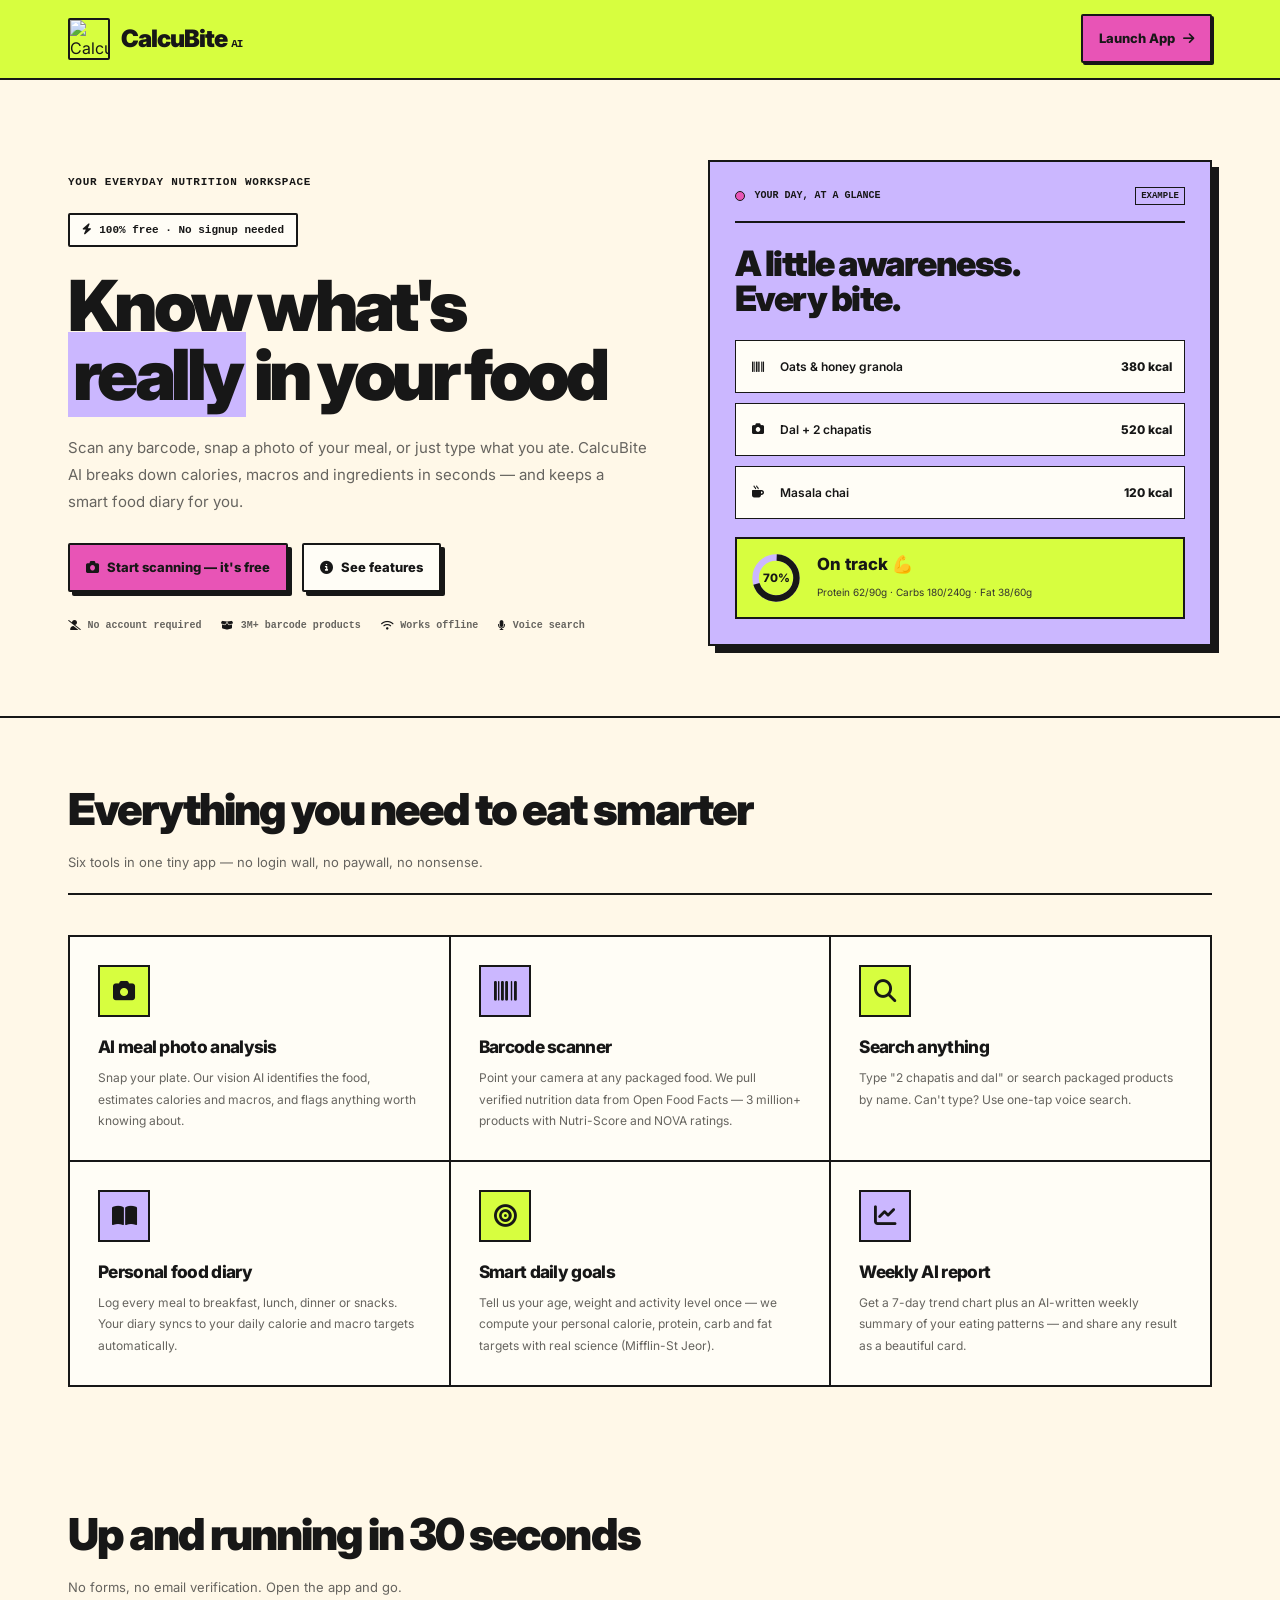
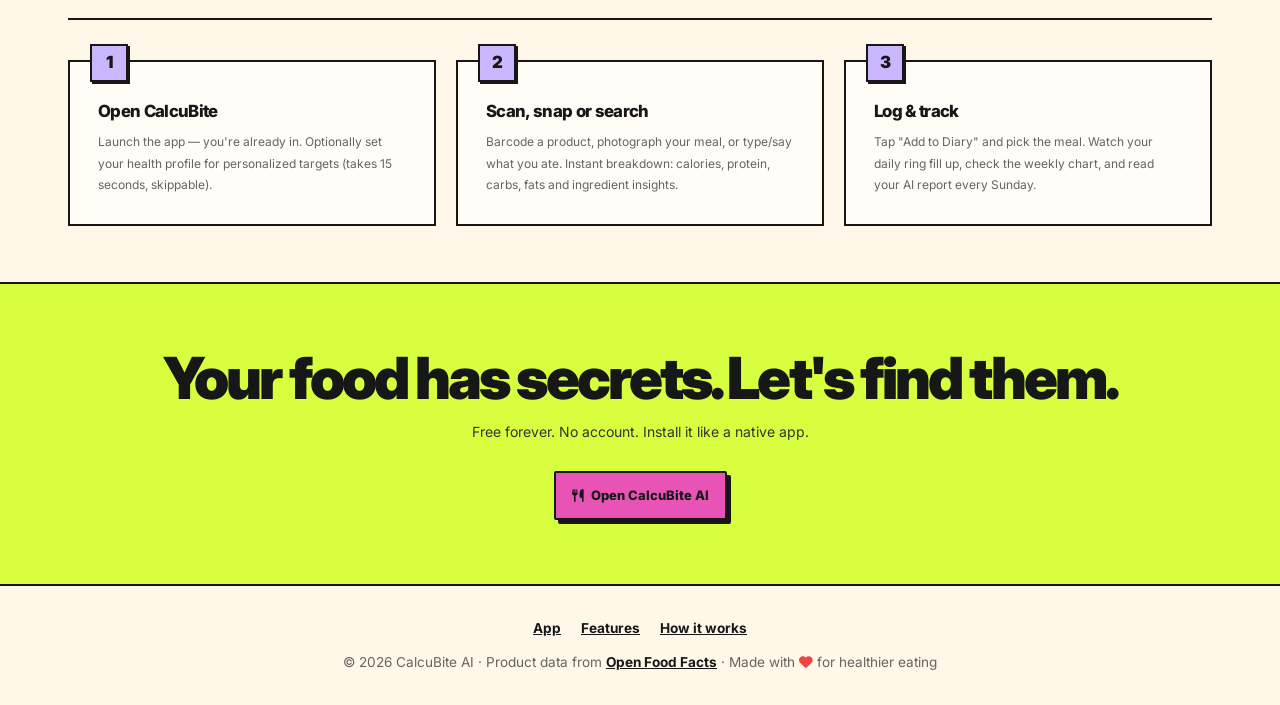
==== commit 122872a3: "Restyle CalcuBite with Ascent workspace design for review branch design/ascent-workspace" ====
--- a/index.html
+++ b/index.html
@@ -17,7 +17,7 @@
     <meta name="twitter:image" content="/logo.png">
     <link rel="icon" type="image/x-icon" href="/favicon.ico">
     <link rel="manifest" href="/manifest.json">
-    <meta name="theme-color" content="#16a34a">
+    <meta name="theme-color" content="#D7FE3F">
     <meta name="apple-mobile-web-app-capable" content="yes">
     <meta name="apple-mobile-web-app-status-bar-style" content="black-translucent">
     <meta name="apple-mobile-web-app-title" content="CalcuBite">
@@ -236,22 +236,25 @@
             .btn-big { width: 100%; }
         }
     </style>
+    <link rel="stylesheet" href="ascent.css">
 </head>
-<body>
+<body class="ascent-landing">
+    <a class="skip-link" href="#main">Skip to content</a>
     <header class="site-header">
         <div class="container header-inner">
             <div class="logo-wrap">
                 <img src="/6233209994745069536_120.jpg" alt="CalcuBite logo">
-                <strong>Calcu<span>Bite</span> AI</strong>
+                <strong>Calcu<span>Bite</span> <small>AI</small></strong>
             </div>
             <a href="/app.html" class="btn btn-primary btn-sm">Launch App <i class="fa-solid fa-arrow-right"></i></a>
         </div>
     </header>
 
-    <main>
+    <main id="main">
         <!-- Hero -->
         <section class="hero">
-            <div class="container">
+            <div class="container hero-layout">
+                <div class="hero-copy"><p class="eyebrow">YOUR EVERYDAY NUTRITION WORKSPACE</p>
                 <div class="hero-badge"><i class="fa-solid fa-bolt"></i> 100% free · No signup needed</div>
                 <h1>Know what's <em>really</em> in your food</h1>
                 <p class="sub">Scan any barcode, snap a photo of your meal, or just type what you ate. CalcuBite AI breaks down calories, macros and ingredients in seconds — and keeps a smart food diary for you.</p>
@@ -266,19 +269,20 @@
                     <span><i class="fa-solid fa-microphone"></i> Voice search</span>
                 </div>
 
+                </div>
                 <!-- Mock app preview -->
                 <div class="preview" aria-hidden="true">
                     <div class="preview-head">
                         <span class="dot"></span>
-                        <strong>Today · 1,480 / 2,100 kcal</strong>
-                    </div>
-                    <div class="preview-row"><i class="fa-solid fa-barcode"></i> Oats &amp; honey granola <span class="kcal">380 kcal</span></div>
+                        <strong>YOUR DAY, AT A GLANCE</strong><span class="preview-example">EXAMPLE</span>
+                    </div>
+                    <h2 class="preview-title">A little awareness.<br>Every bite.</h2><div class="preview-row"><i class="fa-solid fa-barcode"></i> Oats &amp; honey granola <span class="kcal">380 kcal</span></div>
                     <div class="preview-row"><i class="fa-solid fa-camera"></i> Dal + 2 chapatis <span class="kcal">520 kcal</span></div>
                     <div class="preview-row"><i class="fa-solid fa-mug-hot"></i> Masala chai <span class="kcal">120 kcal</span></div>
                     <div class="preview-ring">
                         <svg viewBox="0 0 42 42">
-                            <circle cx="21" cy="21" r="15.9" fill="none" stroke="#ece2cd" stroke-width="5"></circle>
-                            <circle cx="21" cy="21" r="15.9" fill="none" stroke="#16a34a" stroke-width="5" stroke-dasharray="70 30" stroke-dashoffset="25"></circle>
+                            <circle cx="21" cy="21" r="15.9" fill="none" stroke="#CBB7FF" stroke-width="5"></circle>
+                            <circle cx="21" cy="21" r="15.9" fill="none" stroke="#171717" stroke-width="5" stroke-dasharray="70 30" stroke-dashoffset="25"></circle>
                             <text x="21" y="21" text-anchor="middle" dominant-baseline="central">70%</text>
                         </svg>
                         <div class="pr-info">
@@ -390,3 +394,4 @@
     </script>
 </body>
 </html>
+
--- a/ascent.css
+++ b/ascent.css
@@ -0,0 +1,230 @@
+/* Shared Ascent visual system. Existing product components keep their behavior. */
+:root {
+  --ascent-lime:#D7FE3F; --ascent-paper:#FFF8E8; --ascent-white:#FFFDF6;
+  --ascent-lavender:#CBB7FF; --ascent-magenta:#E854B6; --ascent-ink:#171717;
+  --ascent-soft-green:#E6F3EA;
+  --primary:var(--ascent-magenta); --primary-light:#CBB7FF; --primary-dark:#8B225F;
+  --secondary:var(--ascent-lime); --bg-primary:var(--ascent-paper);
+  --bg-secondary:var(--ascent-white); --bg-tertiary:#EEE7D7;
+  --text-primary:#171717; --text-secondary:#34332F; --text-tertiary:#66645F;
+  --border-color:#171717; --radius-sm:2px; --radius-md:2px; --radius-lg:2px; --radius-xl:2px;
+  --shadow-sm:2px 2px 0 #171717; --shadow-md:4px 4px 0 #171717; --shadow-lg:6px 6px 0 #171717;
+}
+.dark-theme {
+  --primary:#E854B6; --primary-light:#CBB7FF; --primary-dark:#F7A2D8;
+  --bg-primary:#1F201B; --bg-secondary:#292A25; --bg-tertiary:#393A31;
+  --text-primary:#FFF8E8; --text-secondary:#E6E2D6; --text-tertiary:#C7C3B6;
+  --border-color:#FFF8E8;
+}
+body { background:var(--bg-primary); color:var(--text-primary); }
+button,a,input,select,textarea { -webkit-tap-highlight-color:transparent; }
+button { font-family:inherit; }
+:focus-visible { outline:3px solid var(--text-primary); outline-offset:5px; }
+input:focus-visible,select:focus-visible,textarea:focus-visible { outline:3px solid var(--primary-dark); outline-offset:3px; }
+.skip-link { position:fixed; top:8px; left:8px; transform:translateY(-160%); z-index:20000; padding:12px; background:var(--ascent-lime); color:#171717; border:2px solid #171717; }
+.skip-link:focus { transform:none; }
+.eyebrow { font:700 11px/1.5 'Courier New',monospace; letter-spacing:.07em; }
+.primary-button,.action-button,.btn-primary,#ai-submit-button { background:var(--ascent-magenta); color:#171717; border-color:#171717; }
+.primary-button:hover,.action-button:hover,.btn-primary:hover,#ai-submit-button:hover { background:#F16AC4; color:#171717; }
+.secondary-button,.btn-secondary { background:var(--bg-secondary); color:var(--text-primary); }
+.mode-button.active,.tab-button.active,.meal-chip.selected { background:var(--ascent-lavender); color:#171717; }
+.primary-button:disabled,.secondary-button:disabled { opacity:.55; cursor:not-allowed; transform:none; box-shadow:none; }
+h1,h2,h3 { font-weight:900; letter-spacing:-.04em; }
+.input-panel,.results-panel,.modal-content,.results-section,.chat-bubble,.ai-assistant { box-shadow:none; }
+.input-panel:hover,.results-panel:hover { transform:none; box-shadow:none; }
+.feature-badge,.status-badge { background:var(--ascent-lime); color:#171717; box-shadow:none; border-radius:2px; }
+.modal-header { background:var(--ascent-lavender); color:#171717; border-bottom:2px solid var(--border-color); }
+.modal-header h2 { color:#171717; }
+.close-modal { color:#171717; background:transparent; border:0; min-width:40px; min-height:40px; cursor:pointer; }
+.modal-content { max-width:min(880px,calc(100vw - 32px)); }
+.onb-card { border-radius:2px; box-shadow:6px 6px 0 #171717; }
+.onb-icon { color:var(--primary-dark); }
+.form-row,.onb-row { min-width:0; }
+.brand h1,.logo-wrap strong { color:var(--text-primary); }
+.logo { animation:none; border-radius:2px; box-shadow:none; }
+.logo img { border-radius:0; }
+/* App shell */
+.ascent-app .page-wrapper { margin-left:232px; }
+.workspace-rail { position:fixed; inset:0 auto 0 0; width:232px; background:var(--ascent-lime); color:#171717; border-right:2px solid #171717; z-index:150; display:flex; flex-direction:column; padding:28px 14px 22px; }
+.rail-brand { display:flex; align-items:center; gap:8px; color:#171717; text-decoration:none; font-size:25px; font-weight:900; letter-spacing:-1.2px; }
+.brand-mark { font-size:38px; line-height:1; }
+.brand-ai { font:700 11px 'Courier New',monospace; align-self:flex-end; margin-bottom:5px; letter-spacing:0; }
+.rail-caption { font:700 10px/1.5 'Courier New',monospace; letter-spacing:.06em; padding:28px 8px 12px; border-bottom:2px solid #171717; }
+.rail-section { padding:19px 8px 6px; }
+.rail-item { display:flex; align-items:center; gap:12px; width:100%; min-height:46px; padding:12px; border:2px solid transparent; background:none; color:#171717; font-size:13px; font-weight:750; text-align:left; cursor:pointer; }
+.rail-item i { width:18px; }
+.rail-item span { margin-left:auto; }
+.rail-item:hover { border-color:#171717; }
+.rail-item.active { color:var(--ascent-white); background:#171717; box-shadow:3px 3px 0 var(--ascent-lavender); }
+.rail-note { margin: auto 3px 25px; padding:18px 14px; background:var(--ascent-soft-green); border:2px solid #171717; box-shadow:3px 3px 0 #171717; }
+.rail-note strong { display:block; font-size:23px; line-height:1.1; font-weight:900; letter-spacing:-.8px; margin:14px 0 10px; }
+.rail-note>p:last-child { font-size:11px; }
+.rail-bottom { display:flex; align-items:center; gap:12px; padding:6px; }
+.rail-avatar { border:2px solid #171717; background:var(--ascent-lavender); padding:9px; font-size:14px; font-weight:900; }
+.rail-bottom strong { display:block; font-size:12px; }
+.rail-bottom small { font:700 9px 'Courier New',monospace; }
+.ascent-app .site-header { padding:13px 0; background:var(--bg-secondary); box-shadow:none; }
+.ascent-app .site-header .container { gap:16px; }
+.ascent-app .logo-container .logo { width:32px; height:32px; }
+.ascent-app .brand h1 { font-size:16px; }
+.ascent-app .tagline { font:500 10px 'Courier New',monospace; }
+.ascent-app .user-menu { margin-left:auto; }
+.theme-toggle { box-shadow:none; border-radius:2px; flex-shrink:0; }
+.theme-toggle:hover { color:#171717; }
+.ascent-app .container { max-width:1350px; padding-inline:32px; }
+.ascent-app .main-content { padding:28px 0 44px; }
+.workspace-banner { display:flex; align-items:center; justify-content:space-between; gap:20px; padding:20px; background:var(--ascent-lavender); color:#171717; border:2px solid #171717; box-shadow:4px 4px 0 #171717; }
+.workspace-banner strong { font-size:15px; font-weight:800; }
+.workspace-banner p { font-size:12px; margin:6px 0 0; }
+.workspace-banner .primary-button { flex-shrink:0; margin:0; padding:10px 16px; font-size:12px; }
+.workspace-heading { display:flex; align-items:center; justify-content:space-between; gap:16px; padding:28px 0 20px; border-bottom:2px solid var(--border-color); }
+.workspace-heading h2 { display:block; font-size:clamp(32px,3.4vw,52px); line-height:.94; letter-spacing:-.055em; margin:8px 0 12px; }
+.workspace-heading>div>p:last-child { font-size:13px; color:var(--text-secondary); }
+.workspace-stamp { font:700 11px/1.5 'Courier New',monospace; border:2px solid var(--border-color); padding:14px; transform:rotate(-5deg); }
+.today-strip { border-radius:0; box-shadow:none; margin:22px 0; padding:0; }
+.today-inner { gap:0; align-items:stretch; }
+.today-ring-wrap { padding:18px; border-right:2px solid var(--border-color); }
+.today-kcal strong { font-size:34px; font-weight:900; letter-spacing:-1.5px; }
+.today-macros { padding:18px; min-width:180px; gap:6px; }
+.macro-mini-bar { border-radius:0; height:9px; }
+.today-meals { padding:0; margin:0; border:0; display:grid; grid-template-columns:1fr 1fr; align-self:stretch; }
+.today-meal { display:flex; align-items:center; gap:6px; padding:12px; border:0; border-left:1px solid var(--border-color); border-bottom:1px solid var(--border-color); background:transparent; border-radius:0; font-size:10px; }
+.today-meal strong { margin-left:auto; }
+.today-diary-btn { align-self:center; margin:12px; background:var(--ascent-lime); color:#171717; border-color:#171717; }
+.content-grid { gap:20px; grid-template-columns:minmax(0,1.3fr) minmax(0,1fr); align-items:start; }
+.content-grid>* { min-width:0; }
+.panel-content { padding:20px; }
+.panel-header { flex-direction:column; align-items:stretch; gap:14px; border-bottom:2px solid var(--border-color); margin-bottom:18px; padding-bottom:18px; }
+.panel-header h2 { font-size:22px; margin:0; }
+.panel-header h2 i { font-size:17px; }
+.analysis-mode-toggle { display:grid; grid-template-columns:repeat(3,minmax(0,1fr)); gap:5px; }
+.mode-button { font-size:11px; padding:10px 6px; box-shadow:none; min-height:42px; }
+.input-actions { display:grid; grid-template-columns:1fr 1fr; gap:10px; }
+.input-actions .primary-button,.input-actions .secondary-button { margin:0; padding:12px 8px; font-size:11px; min-height:44px; }
+.food-search-bar { flex-wrap:wrap; gap:8px; }
+.food-search-bar input { flex-basis:calc(100% - 60px); font-size:12px; box-shadow:none; }
+.food-search-bar .icon-btn { width:42px; box-shadow:none; }
+.food-search-bar .primary-button { margin:0; width:100%; font-size:12px; padding:10px; }
+.scan-prompt { padding:25px 14px; margin-top:20px; border:1px dashed var(--border-color); text-align:center; background:var(--bg-primary); }
+.scan-frame { position:relative; width:65px; height:65px; margin:0 auto 18px; border:2px solid var(--border-color); display:grid; place-items:center; background:var(--ascent-lime); color:#171717; font-size:26px; }
+.scan-frame span { position:absolute; bottom:-9px; right:-9px; font-size:19px; font-weight:900; background:var(--ascent-magenta); border:2px solid #171717; width:26px; height:26px; line-height:22px; }
+.scan-prompt h3 { display:block; font-size:24px; margin:10px 0; }
+.scan-prompt>p:not(.eyebrow) { font-size:12px; color:var(--text-secondary); }
+.scan-prompt small { display:block; margin-top:16px; font-size:10px; color:var(--text-tertiary); line-height:1.6; }
+.input-panel:has(.camera-container[style*="block"]) .scan-prompt { display:none; }
+.results-placeholder { border:2px solid var(--border-color); background:var(--bg-secondary); padding:24px; }
+.results-placeholder h2 { display:block; font-size:clamp(26px,3vw,42px); line-height:1; margin:24px 0 16px; }
+.results-placeholder>p:not(.eyebrow) { font-size:13px; color:var(--text-secondary); line-height:1.7; max-width:300px; }
+.empty-metrics { display:grid; grid-template-columns:1fr 1fr; border-block:2px solid var(--border-color); margin:26px 0; }
+.empty-metrics>div { padding:18px 0; }
+.empty-metrics>div+div { border-left:1px solid var(--border-color); padding-left:16px; }
+.empty-metrics strong { display:block; font-size:26px; letter-spacing:-1px; font-weight:900; }
+.empty-metrics span,.estimate-label { font:700 9px/1.5 'Courier New',monospace; letter-spacing:.04em; }
+.empty-result-note { display:flex; align-items:center; gap:14px; padding:16px; background:var(--ascent-soft-green); color:#171717; border:1px solid #171717; }
+.empty-result-note>span { font-size:28px; }
+.empty-result-note p { font-size:11px; line-height:1.8; }
+.estimate-label { display:block; margin-top:22px; color:var(--text-tertiary); }
+.results-placeholder[hidden] { display:none; }
+.tabs { flex-wrap:wrap; gap:5px; }
+.tab-button { font-size:11px; padding:9px; box-shadow:none; }
+.results-actions { flex-wrap:wrap; }
+.site-footer { box-shadow:none; padding:24px 0; }
+.site-footer p { font-size:11px; }
+.stat-card,.diary-sum-card { border-radius:0; box-shadow:none; }
+.stat-value,.diary-sum-card strong { font-weight:900; }
+/* Landing page, using the same tokens without a dashboard rail. */
+.ascent-landing .site-header { background:var(--ascent-lime); }
+.ascent-landing .container { max-width:1200px; padding-inline:28px; }
+.ascent-landing .logo-wrap strong { font-size:24px; letter-spacing:-1px; }
+.ascent-landing .logo-wrap strong span { color:#171717; }
+.ascent-landing .logo-wrap small { font:700 11px 'Courier New',monospace; }
+.ascent-landing .logo-wrap img { border-radius:2px; }
+.ascent-landing .hero { padding:80px 0 70px; text-align:left; }
+.hero-layout { display:grid; grid-template-columns:minmax(0,1.15fr) minmax(0,1fr); gap:60px; align-items:center; }
+.hero-copy>.eyebrow { margin-bottom:22px; }
+.ascent-landing .hero-badge { border-radius:2px; background:var(--ascent-white); box-shadow:none; font:700 11px 'Courier New',monospace; padding:9px 12px; }
+.ascent-landing .hero h1 { font-size:clamp(44px,5.5vw,76px); line-height:.99; margin:0 0 24px; letter-spacing:-.065em; }
+.ascent-landing .hero h1 em { color:#171717; background:var(--ascent-lavender); padding:0 5px; }
+.ascent-landing .hero p.sub { font-size:15px; line-height:1.8; margin:0 0 28px; }
+.ascent-landing .hero-cta,.ascent-landing .trust-row { justify-content:flex-start; }
+.ascent-landing .btn { border-radius:2px; font-size:13px; padding:12px 16px; }
+.ascent-landing .trust-row { gap:10px 20px; font:600 10px 'Courier New',monospace; }
+.ascent-landing .trust-row i { color:#171717; }
+.ascent-landing .preview { margin:0; width:100%; max-width:none; padding:25px; transform:none; border-radius:0; background:var(--ascent-lavender); box-shadow:7px 7px 0 #171717; }
+.ascent-landing .preview-head { border-bottom:2px solid #171717; padding-bottom:16px; }
+.ascent-landing .preview-head strong { font:700 10px 'Courier New',monospace; }
+.preview-example { margin-left:auto; font:700 9px 'Courier New',monospace; border:1px solid #171717; padding:3px 5px; }
+.preview-title { font-size:35px; line-height:1.02; letter-spacing:-1.5px; margin:23px 0; font-weight:900; }
+.ascent-landing .preview-row { border-radius:0; background:var(--ascent-white); padding:16px 12px; font-size:12px; }
+.ascent-landing .preview-row i,.ascent-landing .preview-row .kcal { color:#171717; }
+.ascent-landing .preview-ring { border-radius:0; background:var(--ascent-lime); margin-top:18px; }
+.ascent-landing .preview-ring .pr-info small { color:#34332F; font-size:10px; }
+.ascent-landing .section-title { text-align:left; border-bottom:2px solid #171717; padding-bottom:20px; }
+.ascent-landing .section-title h2 { font-size:clamp(28px,4vw,44px); font-weight:900; letter-spacing:-.045em; }
+.ascent-landing .section-title p { max-width:none; margin:0; font-size:13px; }
+.ascent-landing #features { border-top:2px solid #171717; }
+.ascent-landing .features-grid { grid-template-columns:repeat(3,minmax(0,1fr)); gap:0; border-top:2px solid #171717; border-left:2px solid #171717; }
+.ascent-landing .feature-card { border:0; border-right:2px solid #171717; border-bottom:2px solid #171717; border-radius:0; box-shadow:none; padding:28px; }
+.ascent-landing .feature-card:hover { transform:none; box-shadow:none; background:var(--ascent-paper); }
+.ascent-landing .feature-icon { border-radius:0; box-shadow:none; background:var(--ascent-lime); }
+.ascent-landing .feature-card:nth-child(2n) .feature-icon { background:var(--ascent-lavender); color:#171717; }
+.ascent-landing .feature-card p { font-size:12px; line-height:1.8; }
+.ascent-landing .step { border-radius:0; box-shadow:none; padding:28px; }
+.ascent-landing .step-num { color:#171717; background:var(--ascent-lavender); border-radius:0; }
+.ascent-landing .step p { font-size:12px; line-height:1.8; }
+.ascent-landing .final-cta { background:var(--ascent-lime); }
+.ascent-landing .final-cta h2 { color:#171717; text-shadow:none; font-size:clamp(30px,5vw,58px); line-height:1.05; letter-spacing:-.05em; }
+.ascent-landing .final-cta p { color:#34332F; font-size:14px; }
+.ascent-landing .final-cta .btn { background:var(--ascent-magenta); }
+.ascent-landing footer a { color:#171717; text-decoration:underline; }
+@media(min-width:1500px) { .ascent-app .container { padding-inline:44px; } }
+@media(max-width:1150px) { .workspace-rail { width:200px; } .ascent-app .page-wrapper { margin-left:200px; } .rail-brand { font-size:22px; } .ascent-app .container { padding-inline:22px; } .today-meals { width:100%; grid-template-columns:repeat(4,1fr); border-top:1px solid var(--border-color); order:4; } .today-meal:first-child { border-left:0; } .today-diary-btn { margin:12px; } .hero-layout { gap:30px; } }
+@media(max-width:900px) { .content-grid { grid-template-columns:minmax(0,1fr); } .hero-layout { grid-template-columns:1fr; } .ascent-landing .preview { max-width:580px; } .ascent-landing .hero h1 { max-width:650px; } .ascent-landing .features-grid { grid-template-columns:repeat(2,minmax(0,1fr)); } }
+@media(max-width:720px) {
+  .workspace-rail { position:sticky; top:0; width:100%; padding:14px 14px 0; border-right:0; border-bottom:2px solid #171717; }
+  .rail-brand { font-size:23px; margin-bottom:12px; }
+  .brand-mark { font-size:29px; }
+  .rail-caption,.rail-section,.rail-note,.rail-bottom { display:none; }
+  .rail-nav { display:grid; grid-template-columns:repeat(5,minmax(0,1fr)); gap:3px; padding-bottom:10px; }
+  .rail-item { flex-direction:column; justify-content:center; gap:6px; padding:7px 2px; font-size:9px; text-align:center; min-height:53px; }
+  .rail-item i { font-size:15px; }
+  .rail-item span { display:none; }
+  .rail-item.active { box-shadow:2px 2px 0 var(--ascent-lavender); }
+  .ascent-app .page-wrapper { margin-left:0; }
+  .ascent-app .site-header { position:static; padding:11px 0; }
+  .ascent-app .container { padding-inline:16px; }
+  .ascent-app .main-content { padding-top:20px; }
+  .ascent-app .logo-container { display:none; }
+  .ascent-app .user-menu { margin-left:0; }
+  .workspace-banner { flex-direction:column; align-items:flex-start; padding:16px; gap:14px; }
+  .workspace-heading h2 { font-size:40px; }
+  .workspace-stamp { display:none; }
+  .today-ring-wrap { padding:12px; }
+  .today-ring { width:46px; height:46px; }
+  .today-kcal strong { font-size:28px; }
+  .today-macros { padding:12px; min-width:140px; }
+  .today-diary-btn { width:calc(100% - 24px); margin:0 12px 12px; }
+  .today-meal { flex-wrap:wrap; justify-content:center; padding:10px 4px; font-size:9px; }
+  .today-meal strong { margin:0; flex-basis:100%; text-align:center; }
+  .panel-content,.results-placeholder { padding:16px; }
+  .workspace-heading>div>p:last-child { font-size:12px; }
+  .form-row { grid-template-columns:1fr; }
+  .diary-summary { grid-template-columns:1fr 1fr; }
+  .modal { padding-top:16px; }
+  .modal-content { margin:16px auto; }
+  .ascent-landing .container { padding-inline:18px; }
+  .ascent-landing .hero { padding:44px 0; }
+  .ascent-landing .hero h1 { font-size:54px; }
+  .ascent-landing .features-grid { grid-template-columns:1fr; }
+  .ascent-landing .steps { gap:30px; }
+  .ascent-landing .preview { padding:20px; }
+  .ascent-landing .btn-big { width:auto; }
+  .ascent-landing .logo-wrap strong { font-size:19px; }
+  .ascent-landing .logo-wrap img { width:32px; height:32px; }
+  .ascent-landing .header-inner { gap:10px; }
+}
+@media(max-width:380px) { .ascent-landing .hero h1 { font-size:45px; } .ascent-landing .btn-sm { font-size:11px; padding:10px; } .today-macros { min-width:100%; border-top:1px solid var(--border-color); } .today-ring-wrap { border:0; } }
+@media(prefers-reduced-motion:reduce) { html { scroll-behavior:auto; } *,*::before,*::after { animation:none!important; transition:none!important; } }
+.mode-button:hover:not(.active),.tab-button:hover:not(.active) { background:var(--ascent-lavender); color:#171717; }
+#scan-workspace { scroll-margin-top:90px; }
+@media(max-width:720px) { #scan-workspace { scroll-margin-top:145px; } }
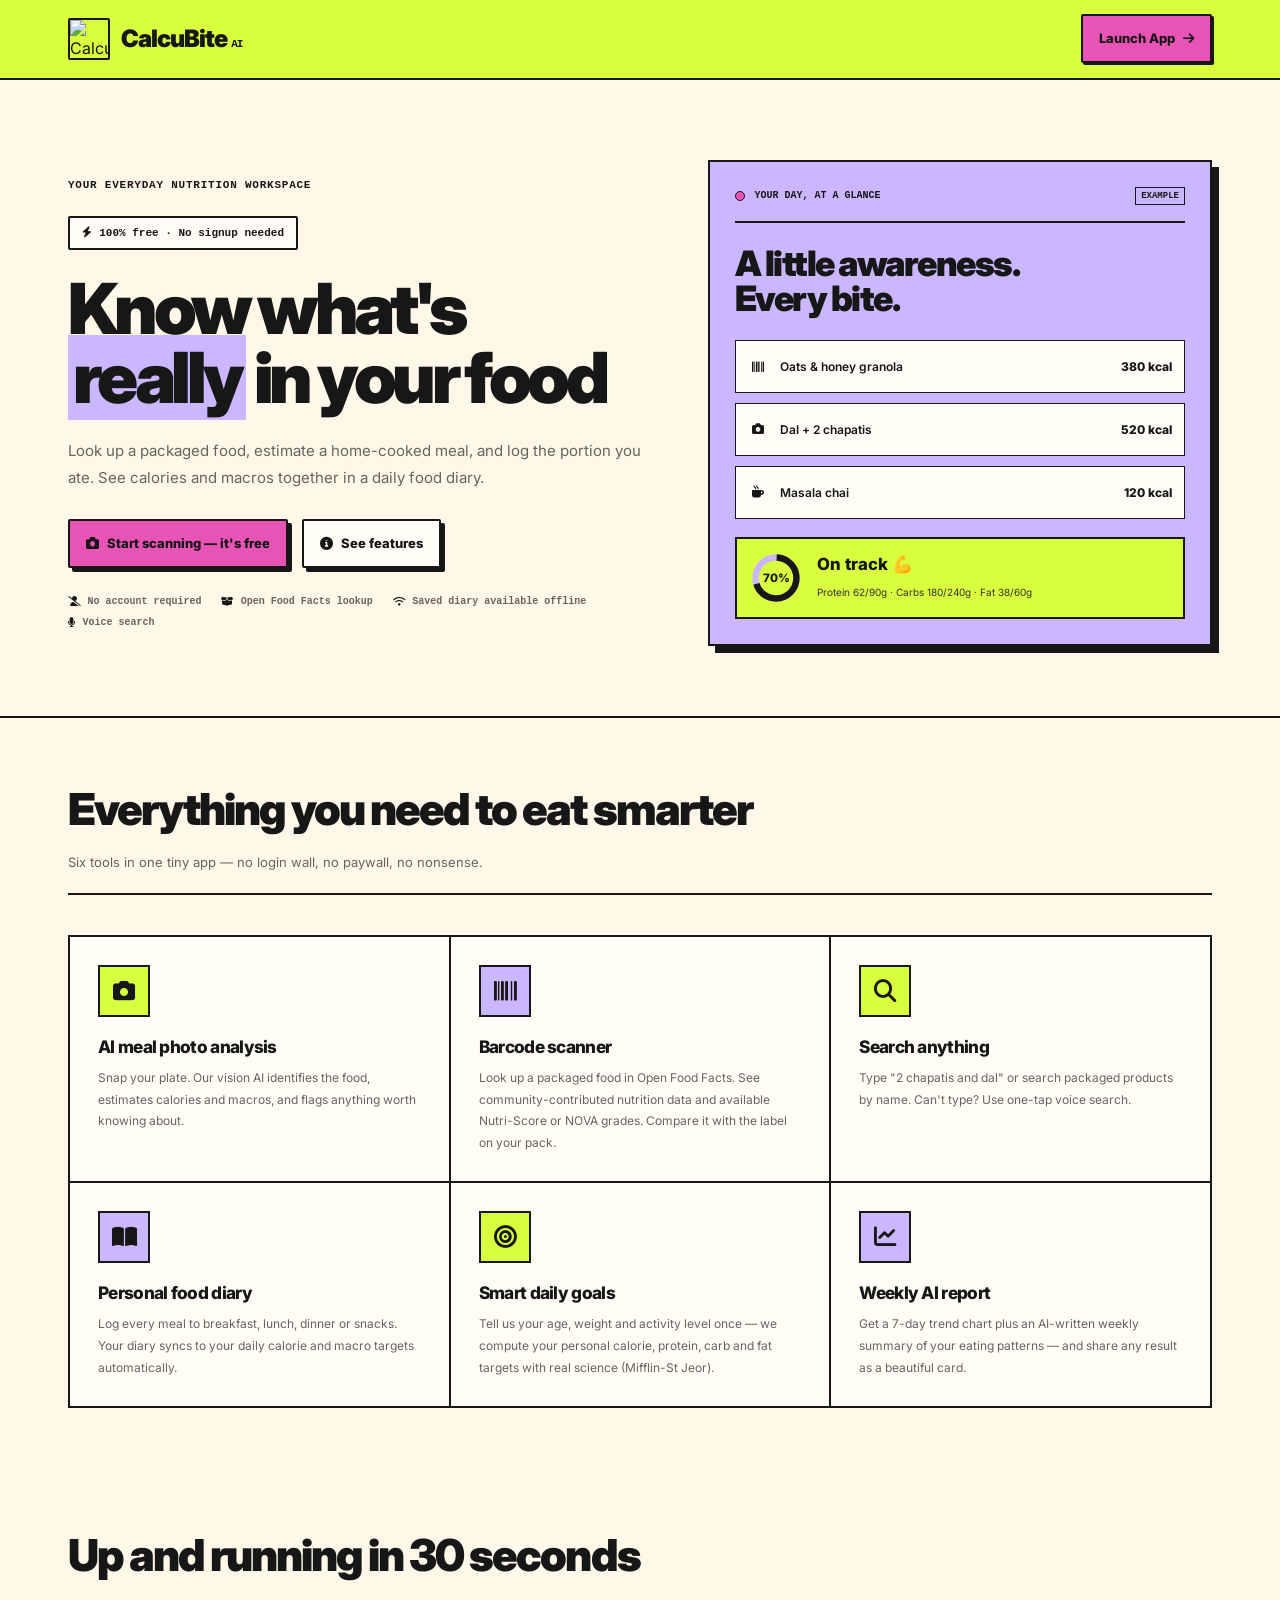
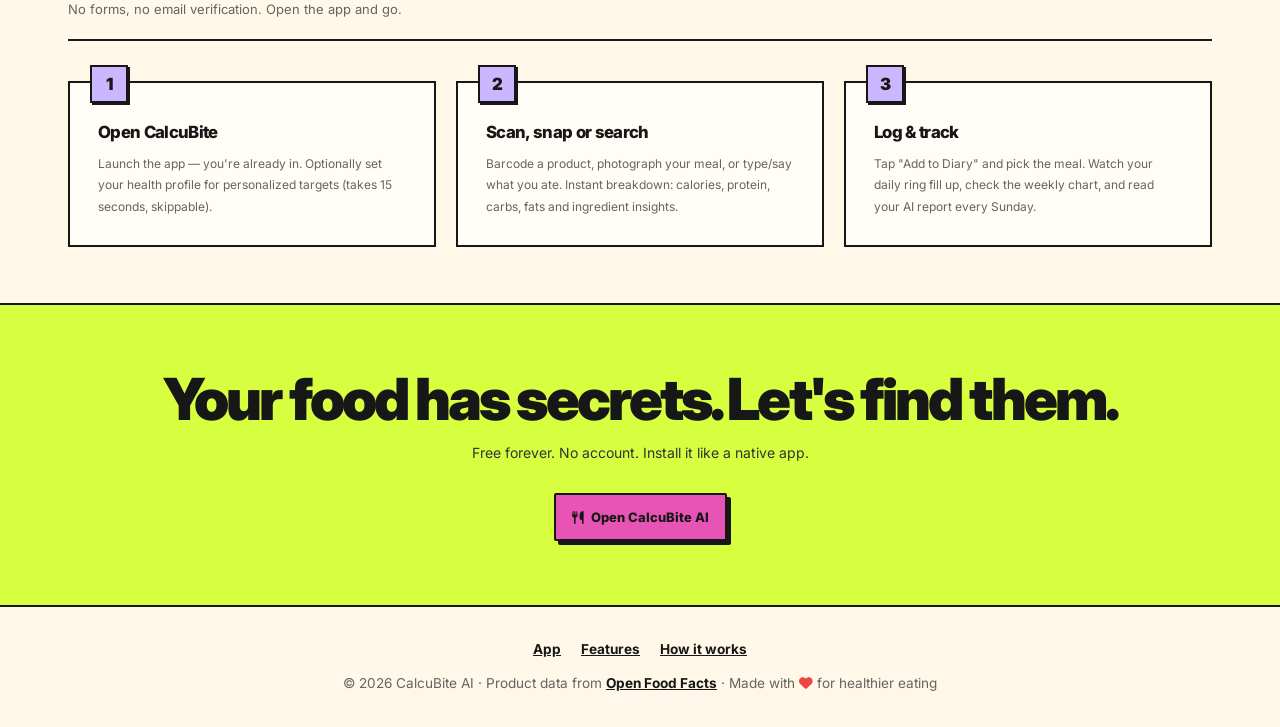
==== commit e96b69d1: "Fix nutrition workflow and accessible Ascent UI on review branch design/ascent-workspace" ====
--- a/index.html
+++ b/index.html
@@ -257,15 +257,15 @@
                 <div class="hero-copy"><p class="eyebrow">YOUR EVERYDAY NUTRITION WORKSPACE</p>
                 <div class="hero-badge"><i class="fa-solid fa-bolt"></i> 100% free · No signup needed</div>
                 <h1>Know what's <em>really</em> in your food</h1>
-                <p class="sub">Scan any barcode, snap a photo of your meal, or just type what you ate. CalcuBite AI breaks down calories, macros and ingredients in seconds — and keeps a smart food diary for you.</p>
+                <p class="sub">Look up a packaged food, estimate a home-cooked meal, and log the portion you ate. See calories and macros together in a daily food diary.</p>
                 <div class="hero-cta">
                     <a href="/app.html" class="btn btn-primary btn-big"><i class="fa-solid fa-camera"></i> Start scanning — it's free</a>
                     <a href="#features" class="btn btn-secondary btn-big"><i class="fa-solid fa-circle-info"></i> See features</a>
                 </div>
                 <div class="trust-row">
                     <span><i class="fa-solid fa-user-slash"></i> No account required</span>
-                    <span><i class="fa-solid fa-box-open"></i> 3M+ barcode products</span>
-                    <span><i class="fa-solid fa-wifi"></i> Works offline</span>
+                    <span><i class="fa-solid fa-box-open"></i> Open Food Facts lookup</span>
+                    <span><i class="fa-solid fa-wifi"></i> Saved diary available offline</span>
                     <span><i class="fa-solid fa-microphone"></i> Voice search</span>
                 </div>
 
@@ -310,7 +310,7 @@
                     <div class="feature-card">
                         <div class="feature-icon"><i class="fa-solid fa-barcode"></i></div>
                         <h3>Barcode scanner</h3>
-                        <p>Point your camera at any packaged food. We pull verified nutrition data from Open Food Facts — 3 million+ products with Nutri-Score and NOVA ratings.</p>
+                        <p>Look up a packaged food in Open Food Facts. See community-contributed nutrition data and available Nutri-Score or NOVA grades. Compare it with the label on your pack.</p>
                     </div>
                     <div class="feature-card">
                         <div class="feature-icon"><i class="fa-solid fa-magnifying-glass"></i></div>
@@ -394,4 +394,3 @@
     </script>
 </body>
 </html>
-
--- a/ascent.css
+++ b/ascent.css
@@ -228,3 +228,44 @@
 .mode-button:hover:not(.active),.tab-button:hover:not(.active) { background:var(--ascent-lavender); color:#171717; }
 #scan-workspace { scroll-margin-top:90px; }
 @media(max-width:720px) { #scan-workspace { scroll-margin-top:145px; } }
+
+/* Put food entry first and keep controls readable. */
+.dialog-open { overflow:hidden; }
+.workspace-banner { padding:12px 16px; box-shadow:none; }
+.workspace-heading { padding:20px 0 16px; }
+.workspace-heading h2 { font-size:clamp(30px,3vw,42px); }
+.workspace-stamp,.rail-note,.scan-frame { display:none; }
+.rail-bottom { margin-top:auto; }
+.scan-prompt { padding:20px 12px; }
+.scan-prompt h3 { font-size:26px; }
+.primary-button,.secondary-button,.action-button,.mode-button,.tab-button,.icon-btn,.close-modal,.theme-toggle,.meal-chip,.today-diary-btn { min-height:44px; min-width:44px; }
+.mode-button,.tab-button,.food-search-bar input { font-size:14px; }
+.food-search-bar input { min-width:0; }
+.today-meal,.macro-mini,.today-meals { font-size:12px; }
+.today-macros label,.macro-mini-label { font-size:12px; }
+.results-panel p,.input-panel p,.modal-body p { line-height:1.65; }
+.results-section small,.product-banner-badges,.picker-item-meta { font-size:12px; }
+.badge { white-space:normal; }
+.product-banner-name,.picker-item-name,.scan-item-name { overflow-wrap:anywhere; }
+@media(max-width:720px) {
+  .workspace-rail { padding:8px 14px; }
+  .rail-brand { margin:0; }
+  .rail-nav { position:fixed; inset:auto 0 0; padding:6px 8px calc(6px + env(safe-area-inset-bottom)); background:var(--ascent-lime); border-top:2px solid #171717; z-index:200; }
+  .rail-item { font-size:10px; min-height:52px; }
+  .ascent-app .page-wrapper { padding-bottom:85px; }
+  #scan-workspace { scroll-margin-top:60px; }
+  .workspace-banner { display:none; }
+  .workspace-heading { padding-top:0; }
+  .workspace-heading h2 { font-size:32px; }
+  .today-strip { margin:16px 0; }
+  .today-meals { grid-template-columns:repeat(2,minmax(0,1fr)); }
+  .today-meal { font-size:12px; }
+  .food-search-bar { display:grid; grid-template-columns:minmax(0,1fr) 44px; }
+  #foodSearchBtn { grid-column:1/-1; }
+  .input-actions { display:grid; grid-template-columns:repeat(2,minmax(0,1fr)); }
+  .input-actions>* { min-width:0; margin:0; font-size:12px; padding:10px 6px; }
+  .mode-button { font-size:12px; padding:8px 4px; }
+  .tabs { overflow-x:auto; }
+  .modal-content { max-height:calc(100dvh - 40px); overflow:auto; }
+  .onb-card { max-width:calc(100vw - 28px); }
+}
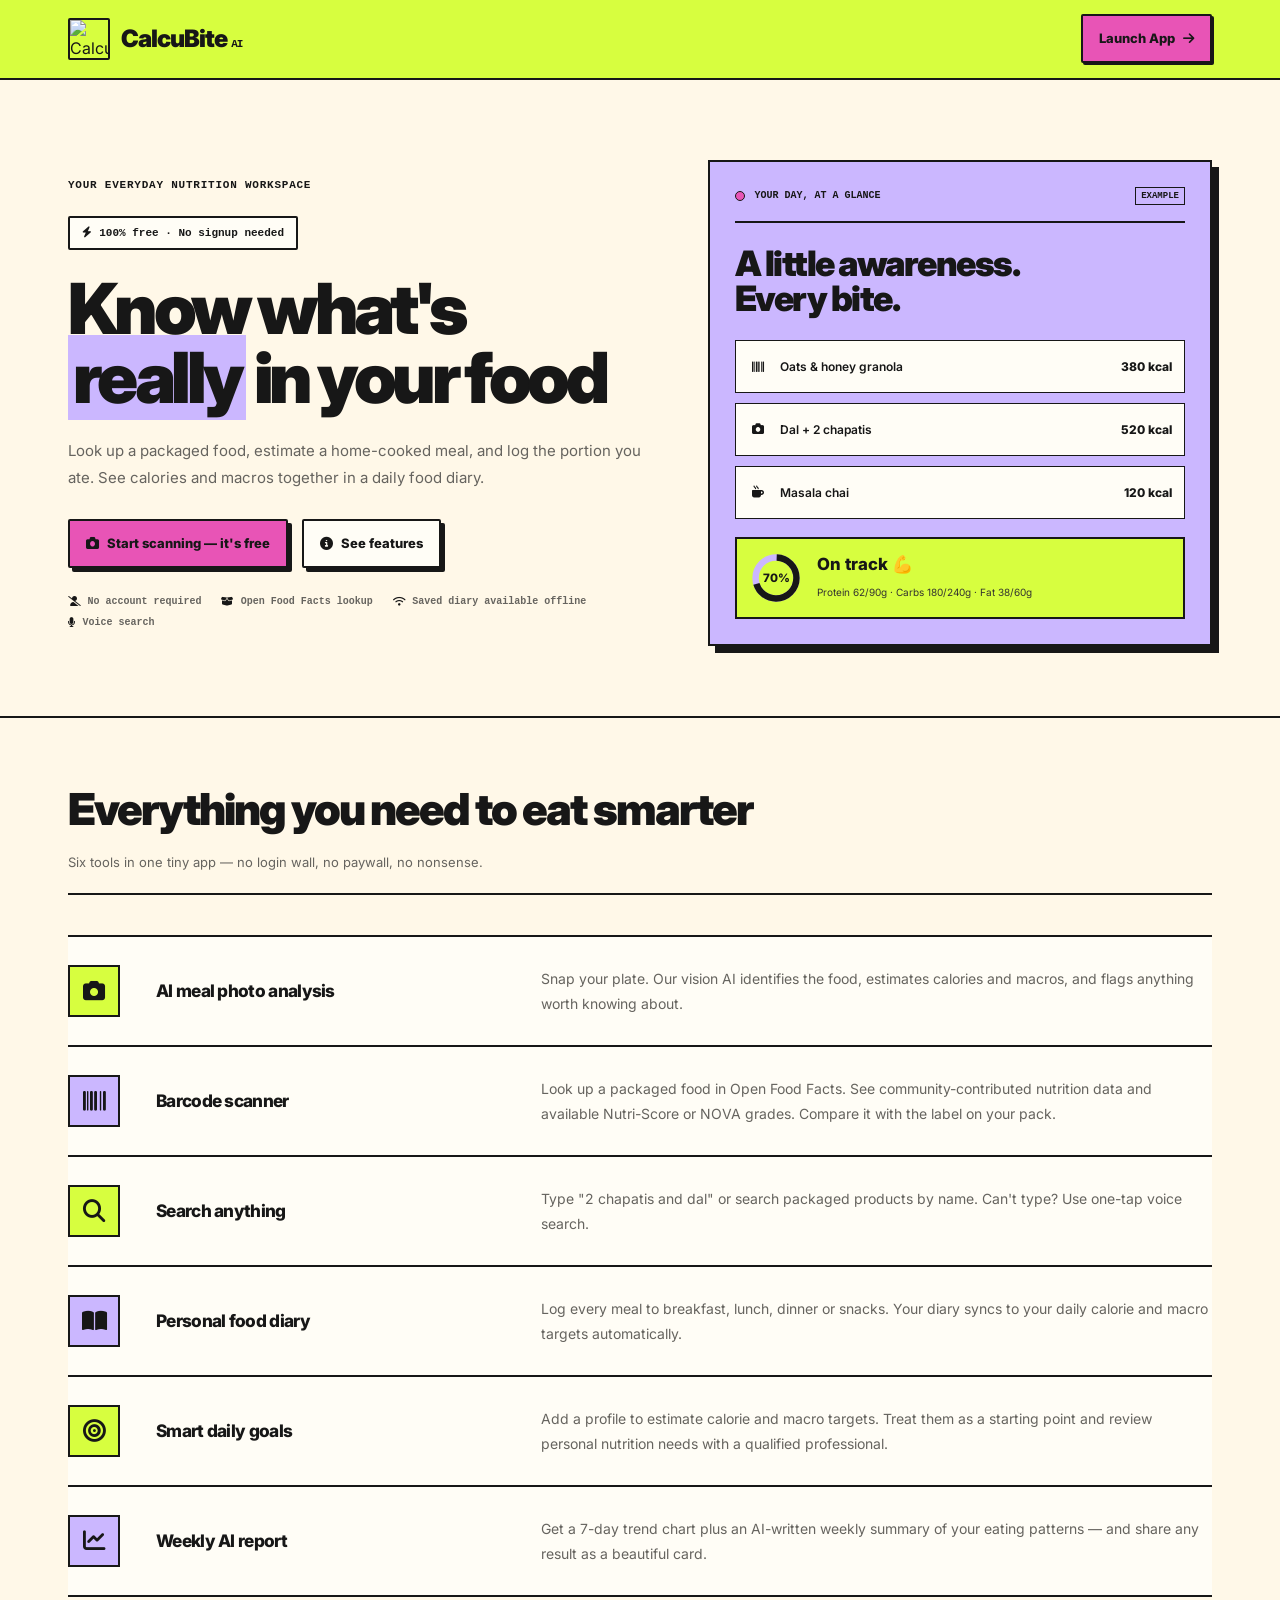
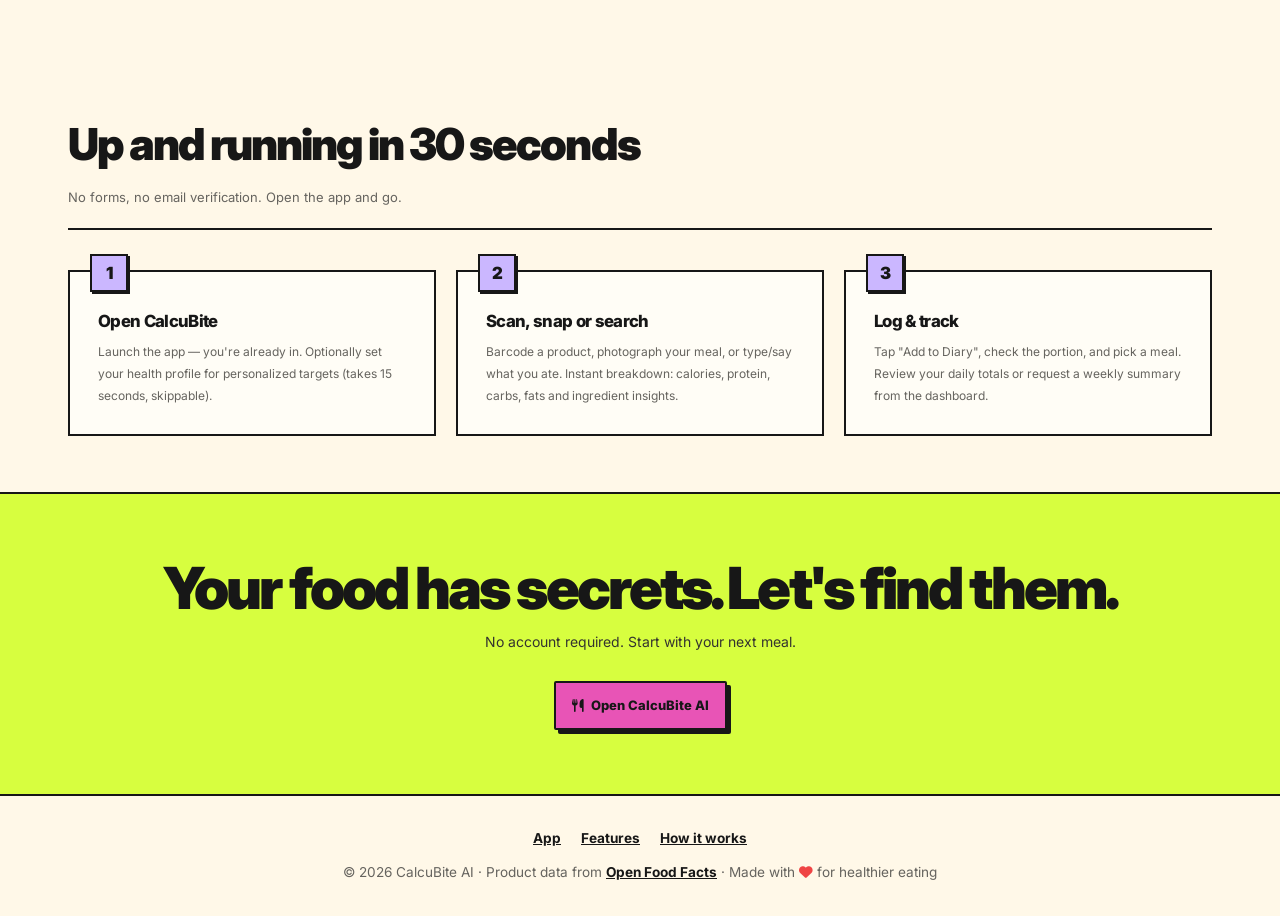
==== commit 00a8f94e: "Polish landing editorial layout and record verified audit on review branch design/ascent-workspace" ====
--- a/index.html
+++ b/index.html
@@ -325,7 +325,7 @@
                     <div class="feature-card">
                         <div class="feature-icon"><i class="fa-solid fa-bullseye"></i></div>
                         <h3>Smart daily goals</h3>
-                        <p>Tell us your age, weight and activity level once — we compute your personal calorie, protein, carb and fat targets with real science (Mifflin-St Jeor).</p>
+                        <p>Add a profile to estimate calorie and macro targets. Treat them as a starting point and review personal nutrition needs with a qualified professional.</p>
                     </div>
                     <div class="feature-card">
                         <div class="feature-icon"><i class="fa-solid fa-chart-line"></i></div>
@@ -357,7 +357,7 @@
                     <div class="step">
                         <div class="step-num">3</div>
                         <h3>Log &amp; track</h3>
-                        <p>Tap "Add to Diary" and pick the meal. Watch your daily ring fill up, check the weekly chart, and read your AI report every Sunday.</p>
+                        <p>Tap "Add to Diary", check the portion, and pick a meal. Review your daily totals or request a weekly summary from the dashboard.</p>
                     </div>
                 </div>
             </div>
@@ -367,7 +367,7 @@
         <section class="final-cta">
             <div class="container">
                 <h2>Your food has secrets. Let's find them.</h2>
-                <p>Free forever. No account. Install it like a native app.</p>
+                <p>No account required. Start with your next meal.</p>
                 <a href="/app.html" class="btn btn-secondary btn-big"><i class="fa-solid fa-utensils"></i> Open CalcuBite AI</a>
             </div>
         </section>
--- a/ascent.css
+++ b/ascent.css
@@ -247,6 +247,20 @@
 .results-section small,.product-banner-badges,.picker-item-meta { font-size:12px; }
 .badge { white-space:normal; }
 .product-banner-name,.picker-item-name,.scan-item-name { overflow-wrap:anywhere; }
+.ascent-landing .features-grid { display:flex; flex-direction:column; border-left:0; }
+.ascent-landing .feature-card { display:grid; grid-template-columns:64px minmax(180px,.7fr) minmax(0,1.3fr); gap:24px; align-items:center; border-right:0; padding:28px 0; }
+.ascent-landing .feature-icon,.ascent-landing .feature-card h3 { margin:0; }
+.ascent-landing .feature-card p { font-size:14px; }
+@media(max-width:720px) {
+  .ascent-landing .feature-card { grid-template-columns:48px minmax(0,1fr); gap:16px; }
+  .ascent-landing .feature-card p { grid-column:2; }
+  .ascent-landing .feature-icon { width:44px; height:44px; }
+}
+@media(min-width:721px) and (max-width:1150px) {
+  .today-meals { grid-template-columns:repeat(2,minmax(0,1fr)); }
+  .today-meal { min-width:0; flex-wrap:wrap; }
+  .today-inner { min-width:0; }
+}
 @media(max-width:720px) {
   .workspace-rail { padding:8px 14px; }
   .rail-brand { margin:0; }
